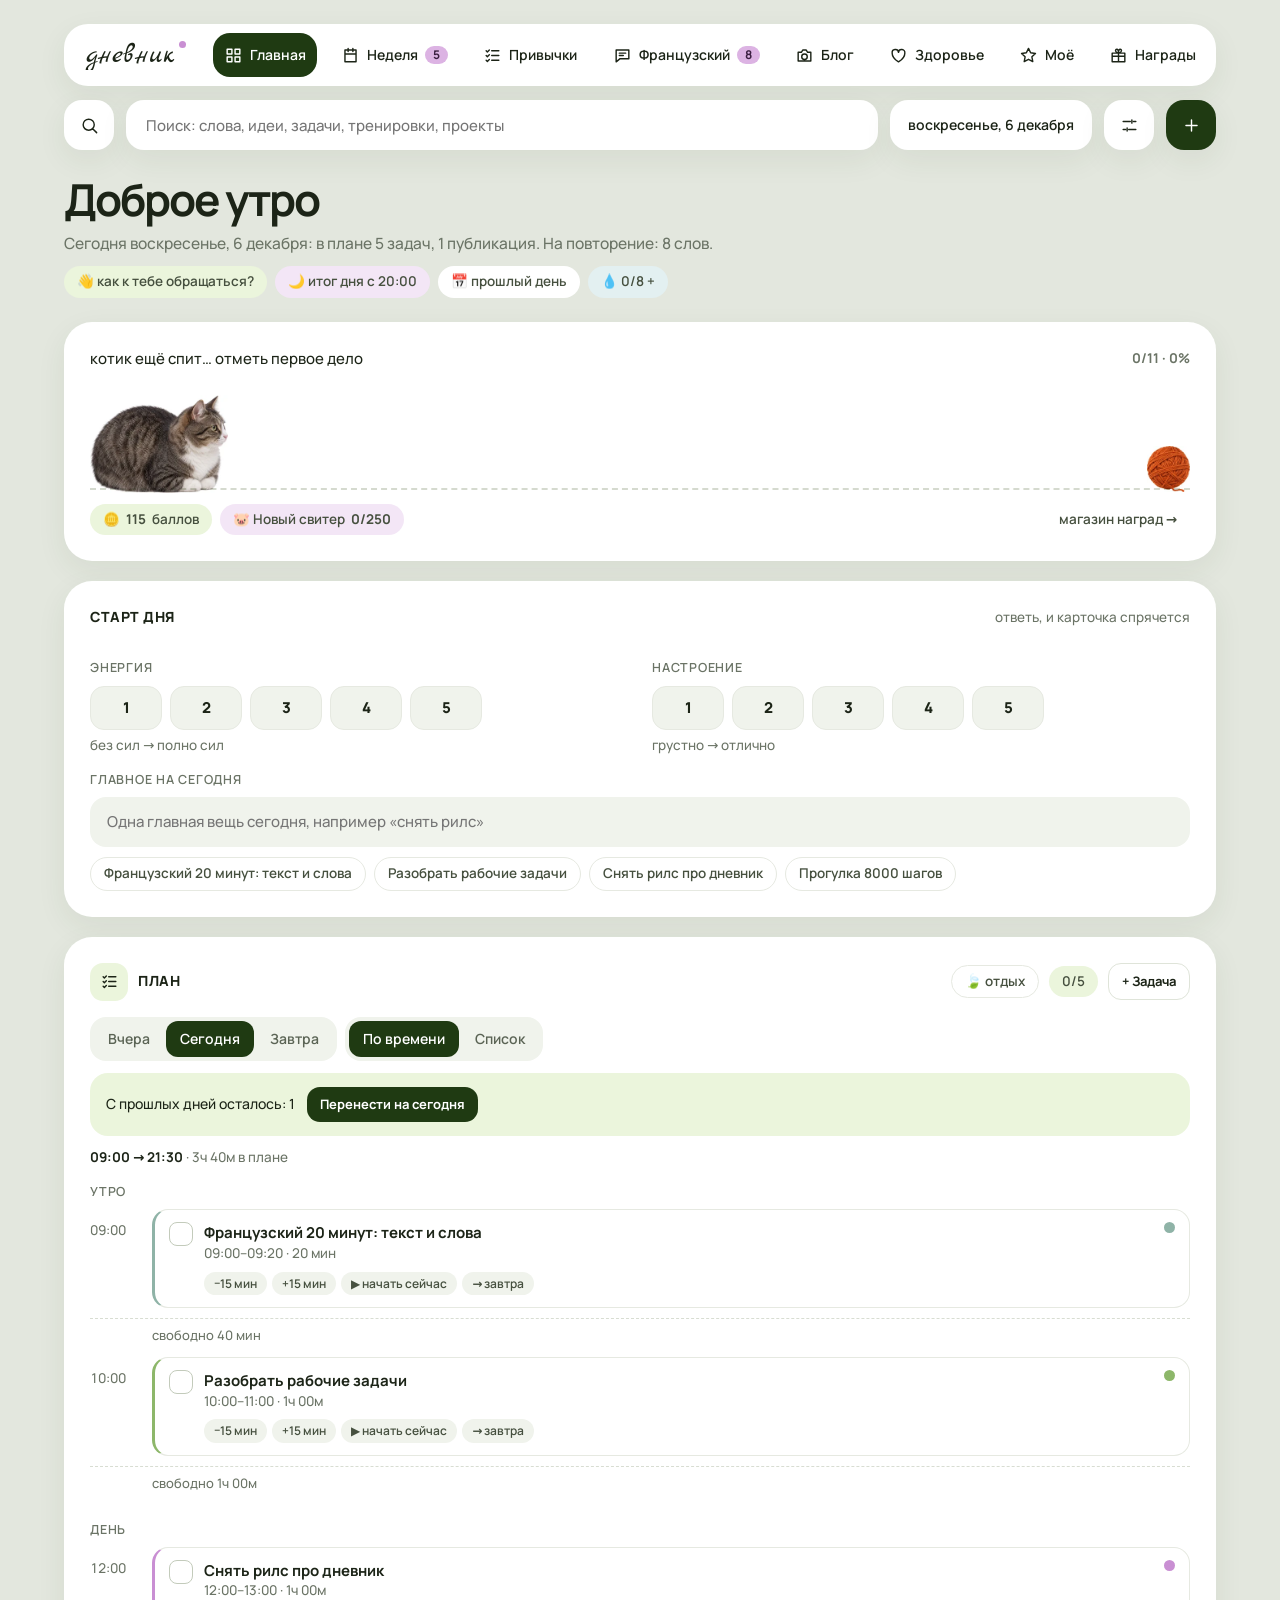
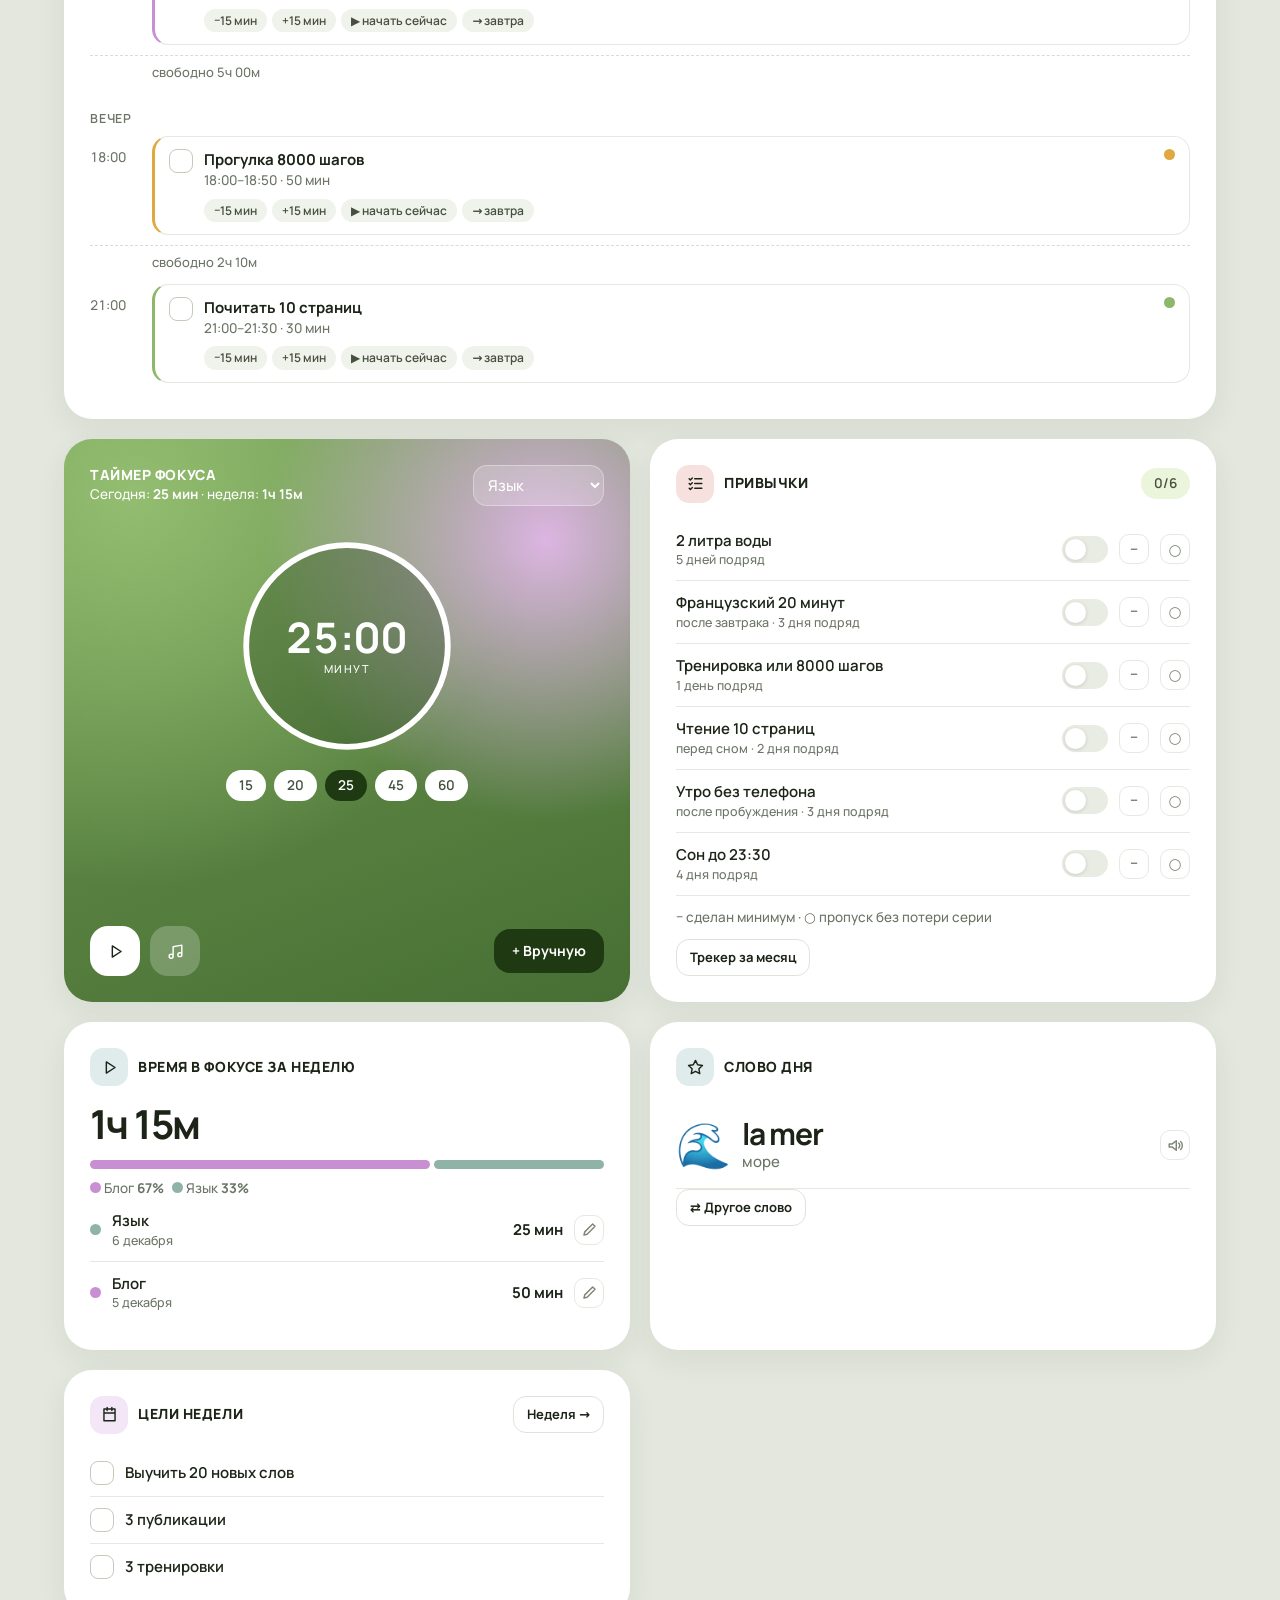
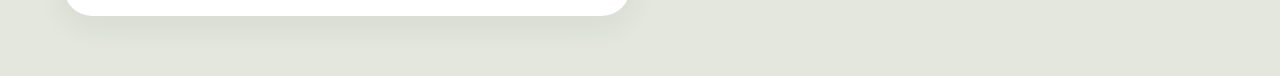
==== kabinet/index.html @ 64938cef "Личный кабинет: kabinet/index.html и отчёт Co-Authored-By: Claude Opus 5.5 <noreply@anthropic.com>" ====
<!doctype html>
<html lang="ru">
<head>
<meta charset="utf-8">
<meta name="viewport" content="width=device-width,initial-scale=1,viewport-fit=cover">
<meta name="robots" content="noindex,nofollow">
<meta name="theme-color" content="#E3E7DE">
<meta name="apple-mobile-web-app-capable" content="yes">
<meta name="mobile-web-app-capable" content="yes">
<meta name="apple-mobile-web-app-title" content="Дневник">
<title>Мой дневник</title>
<link rel="icon" href="[data-uri]"><link rel="apple-touch-icon" href="[data-uri]">
<style>
@font-face{font-family:'Manrope';font-style:normal;font-weight:400 800;font-display:swap;src:url([data-uri]) format('woff2');unicode-range:U+0301,U+0400-045F,U+0490-0491,U+04B0-04B1,U+2116}
@font-face{font-family:'Manrope';font-style:normal;font-weight:400 800;font-display:swap;src:url([data-uri]) format('woff2');unicode-range:U+0000-00FF,U+0131,U+0152-0153,U+02BB-02BC,U+02C6,U+02DA,U+02DC,U+2000-206F,U+20AC,U+2122,U+2191,U+2193,U+2212}
@font-face{font-family:'Oranienbaum';font-style:normal;font-weight:400;font-display:swap;src:url([data-uri]) format('woff2');unicode-range:U+0301,U+0400-045F,U+0490-0491,U+04B0-04B1,U+2116}
@font-face{font-family:'Oranienbaum';font-style:normal;font-weight:400;font-display:swap;src:url([data-uri]) format('woff2');unicode-range:U+0000-00FF,U+0131,U+0152-0153,U+02BB-02BC,U+02C6,U+02DA,U+02DC,U+2000-206F,U+20AC,U+2122,U+2191,U+2193,U+2212}
@font-face{font-family:'Marck Script';font-style:normal;font-weight:400;font-display:swap;src:url([data-uri]) format('woff2');unicode-range:U+0301,U+0400-045F,U+0490-0491,U+04B0-04B1,U+2116}
@font-face{font-family:'Marck Script';font-style:normal;font-weight:400;font-display:swap;src:url([data-uri]) format('woff2');unicode-range:U+0000-00FF,U+0131,U+0152-0153,U+02BB-02BC,U+02C6,U+02DA,U+02DC,U+2000-206F,U+20AC,U+2122,U+2191,U+2193,U+2212}
@font-face{font-family:'Cormorant Infant';font-style:italic;font-weight:500;font-display:swap;src:url([data-uri]) format('woff2');unicode-range:U+0301,U+0400-045F,U+0490-0491,U+04B0-04B1,U+2116}
@font-face{font-family:'Cormorant Infant';font-style:italic;font-weight:500;font-display:swap;src:url([data-uri]) format('woff2');unicode-range:U+0000-00FF,U+0131,U+0152-0153,U+02BB-02BC,U+02C6,U+02DA,U+02DC,U+2000-206F,U+20AC,U+2122,U+2191,U+2193,U+2212}
:root{--bg:#E3E7DE;--ink:#1c2417;--mut:#6b7466;--line:#e6e9e1;--soft:#f0f3ec;--dark:#1F3A12;--lil:#C98FD3;--lilS:#f3e6f6;--lime:#B6D98C;--limeS:#ebf5dc;--r:28px;--sh:0 10px 30px rgba(45,65,35,.07);--disp:Manrope,system-ui,sans-serif}
*{box-sizing:border-box}[hidden]{display:none!important}
html{-webkit-text-size-adjust:100%}
body{margin:0;background:var(--bg);color:var(--ink);font:500 15px/1.45 Manrope,system-ui,-apple-system,sans-serif;overflow-x:hidden}
button,input,select,textarea{font:inherit;color:inherit}
button{cursor:pointer;border:0;background:none;padding:0}
button:focus-visible,input:focus-visible,select:focus-visible,textarea:focus-visible,[tabindex]:focus-visible{outline:2px solid var(--lil);outline-offset:2px}
h1,h2,h3,p{margin:0}
h1{font:700 44px/1.08 var(--disp);letter-spacing:-.045em}
h2{font-size:14px;font-weight:800;letter-spacing:.04em;text-transform:uppercase}
h3{font-size:17px;font-weight:700;letter-spacing:-.02em}
svg.i{width:19px;height:19px;flex:none;fill:none;stroke:currentColor;stroke-width:1.8;stroke-linecap:round;stroke-linejoin:round}
.app{max-width:1200px;margin:0 auto;padding:24px 24px 60px}
.nav{display:flex;align-items:center;gap:4px;background:#fff;border-radius:24px;padding:9px;box-shadow:var(--sh);overflow-x:auto;scrollbar-width:none}
.nav::-webkit-scrollbar{display:none}
.logo{font:400 32px/1 'Marck Script',cursive;padding:0 14px 0 12px;white-space:nowrap;max-width:170px;overflow:hidden;text-overflow:ellipsis;flex:none}
.logo i{display:inline-block;width:7px;height:7px;border-radius:50%;background:var(--lil);margin-left:3px;vertical-align:14px}
.nav button{display:flex;align-items:center;gap:10px;padding:12px 15px;border-radius:17px;white-space:nowrap;font-weight:600;font-size:14.5px;flex:none;transition:.15s}
.nav button:hover{background:var(--soft)}.nav button.on{background:var(--dark);color:#fff}
.nav b{background:#dcb3e3;color:#3b1f41;border-radius:20px;padding:0 8px;font-size:12px}
.top{display:flex;gap:12px;margin:14px 0 26px;position:relative}
.sq{width:50px;height:50px;border-radius:18px;background:#fff;display:grid;place-items:center;flex:none;box-shadow:var(--sh)}
.sq.dk{background:var(--dark);color:#fff}
.search{flex:1;min-width:0;height:50px;border:0;border-radius:18px;background:#fff;padding:0 20px;box-shadow:var(--sh)}
.date{height:50px;border-radius:18px;background:#fff;padding:0 18px;display:flex;align-items:center;white-space:nowrap;font-weight:600;font-size:14px;box-shadow:var(--sh)}
.found{position:absolute;z-index:30;left:0;right:0;top:58px;background:#fff;border-radius:22px;padding:8px;box-shadow:0 20px 60px rgba(30,50,20,.2);max-height:60vh;overflow:auto}
.found button{display:flex;gap:10px;width:100%;text-align:left;padding:11px 14px;border-radius:14px}.found button:hover{background:var(--soft)}.found span{color:var(--mut);font-size:13px;margin-left:auto;white-space:nowrap}
.hi{margin-bottom:24px}.hi .bon{font:400 30px/1 'Marck Script',cursive;color:#649440;display:none}.hi p{color:var(--mut);max-width:680px;margin-top:8px;font-size:15.5px}
.journal{--disp:Oranienbaum,Georgia,serif}
.journal h1{font-weight:400;text-transform:uppercase;letter-spacing:-.01em;font-size:58px;color:var(--dark)}
.journal .hi .bon{display:block}.journal .hi p,.journal .catline{font:italic 500 21px/1.35 'Cormorant Infant',Georgia,serif}
.chips{display:flex;flex-wrap:wrap;gap:8px}.hi .chips{margin-top:12px}
.chip{display:inline-flex;align-items:center;gap:6px;background:#fff;border-radius:20px;padding:6px 13px;font-size:13.5px;font-weight:600;color:#46503f}
.chip.l{background:var(--lilS)}.chip.b{background:#e3f0f1}.chip.g{background:var(--limeS)}.chip.o{border:1px solid var(--line)}.chip.on{background:var(--dark);color:#fff;border-color:var(--dark)}
button.chip:hover{filter:brightness(.97)}
.grid{display:grid;grid-template-columns:repeat(2,minmax(0,1fr));gap:20px;align-items:stretch}
.wide{grid-column:1/-1}.g3{grid-template-columns:repeat(3,minmax(0,1fr))}
.card{background:#fff;border-radius:var(--r);padding:26px;box-shadow:var(--sh);min-width:0}
.hd{display:flex;align-items:center;gap:10px;margin-bottom:16px;flex-wrap:wrap}.hd .sp{margin-left:auto}.hd .ic{width:38px;height:38px;border-radius:13px;background:var(--limeS);display:grid;place-items:center}.hd .ic.l{background:var(--lilS)}.hd .ic.r{background:#f6e1df}.hd .ic.b{background:#dfeceb}
.mut{color:var(--mut);font-size:13.5px}.lab{color:var(--mut);font-size:12.5px;letter-spacing:.06em;text-transform:uppercase;margin:16px 0 8px;font-weight:600}
.btn{display:inline-flex;align-items:center;justify-content:center;gap:8px;background:var(--dark);color:#fff;border-radius:16px;padding:12px 18px;font-weight:700;font-size:14px}.btn:hover{background:#2b4e1b}
.btn.s{background:#fff;color:var(--ink);border:1px solid #dfe4d9}.btn.s:hover{background:var(--soft)}.btn.m{padding:8px 13px;border-radius:13px;font-size:13px}.btn.red{background:#fbe9e7;color:#8c2f25}
.inp{width:100%;background:var(--soft);border:1px solid transparent;border-radius:16px;padding:13px 16px;outline-offset:0}
.inp:focus{background:#fff;border-color:var(--lime)}textarea.inp{min-height:110px;resize:vertical}
.scale{display:flex;gap:8px}.scale button{flex:1;max-width:72px;height:44px;border-radius:14px;background:var(--soft);border:1px solid var(--line);font-weight:800}.scale button.on{background:var(--dark);color:#fff}
.seg{display:inline-flex;flex-wrap:wrap;background:var(--soft);border-radius:16px;padding:4px;gap:2px}.seg button{padding:8px 14px;border-radius:12px;font-weight:600;font-size:14px;color:#5b6455}.seg button.on{background:var(--dark);color:#fff}
.row{display:flex;align-items:center;gap:11px;padding:11px 0;border-bottom:1px solid var(--line)}.row:last-child{border:0}.row .t{flex:1;min-width:0;overflow-wrap:anywhere;font-weight:600;text-align:left}.row .t small{display:block;color:var(--mut);font-weight:500;font-size:12.5px}
.done>.t,.done .tt{text-decoration:line-through;opacity:.5}
.ck{width:24px;height:24px;border-radius:8px;border:1.6px solid #c3cbbb;flex:none;display:grid;place-items:center;color:#fff;font-size:14px;background:#fff}.ck.on{background:var(--dark);border-color:var(--dark)}.ck.on:after{content:'✓'}
.sw{width:46px;height:27px;border-radius:20px;background:#e8ece3;position:relative;flex:none;transition:.2s}.sw:after{content:'';position:absolute;width:21px;height:21px;border-radius:50%;background:#fff;left:3px;top:3px;transition:.2s;box-shadow:0 1px 4px #0002}.sw.on{background:var(--dark)}.sw.on:after{left:22px;background:#dfb4e8}
.mini{width:30px;height:30px;border-radius:10px;border:1px solid var(--line);display:grid;place-items:center;color:#7d8776;flex:none;font-weight:700;background:#fff}.mini:hover{background:var(--soft)}.mini.on{background:var(--lilS);color:#6a2f75;border-color:var(--lil)}
.dot{width:11px;height:11px;border-radius:50%;flex:none;display:inline-block}
.slot{display:grid;grid-template-columns:52px 1fr;gap:10px;margin-bottom:10px}.slot>span{color:var(--mut);font-size:13.5px;padding-top:12px;font-variant-numeric:tabular-nums}
.task{border:1px solid var(--line);border-left:3px solid #8db76a;border-radius:16px;padding:12px 14px;display:flex;gap:11px}.task .t{flex:1;min-width:0;overflow-wrap:anywhere}.task .tt{font-weight:700;text-align:left}.task .chips{margin-top:8px;gap:5px}.task .chip{font-size:12px;padding:3px 10px;background:var(--soft);font-weight:600}.task.done{opacity:.75}
.free{color:var(--mut);font-size:13px;border-top:1px dashed #d8ddd2;padding:7px 0 12px 62px}
.timer{background:radial-gradient(circle at 85% 18%,#dcb5e2 0,transparent 42%),radial-gradient(circle at 12% 10%,#93bd70 0,transparent 55%),linear-gradient(160deg,#6f9a52,#476f34);color:#fff;display:flex;flex-direction:column}.timer .mut{color:#fff}.timer select{background:#ffffff2e;border:1px solid #ffffff55;border-radius:14px;padding:8px 10px;color:#fff;max-width:150px}.timer option{color:#222}
.ring{position:relative;width:224px;height:224px;margin:12px auto;flex:none}.ring svg{width:100%;height:100%;transform:rotate(-90deg)}.ring div{position:absolute;inset:0;display:flex;flex-direction:column;align-items:center;justify-content:center}.ring b{font-size:42px;letter-spacing:.02em;font-variant-numeric:tabular-nums;line-height:1.1}.ring small{letter-spacing:.14em;font-size:11px}
.tb{display:flex;gap:10px;margin-top:auto;align-items:center}.tb .sq{box-shadow:none;background:#ffffff3a;color:#fff}.tb .sq.w{background:#fff;color:var(--ink)}
.bar{display:flex;gap:4px;height:9px;margin:14px 0 10px}.bar i{border-radius:9px;min-width:4px}
.big{font-size:40px;font-weight:700;letter-spacing:-.04em;line-height:1.1}
.hero{border-radius:var(--r);padding:32px;color:#fff;background:radial-gradient(circle at 92% 0,#d9a8e2 0,transparent 55%),linear-gradient(115deg,#34591f,#5e8843 48%,#b17fbc);box-shadow:var(--sh);margin-bottom:20px;display:flex;justify-content:space-between;align-items:flex-end;gap:24px;flex-wrap:wrap;min-height:176px}.hero h1{color:#fff}.hero p{margin-top:8px;max-width:480px}
.stats{display:flex;gap:30px;flex-wrap:wrap}.stats b{display:block;font-size:38px;line-height:1.1;letter-spacing:-.04em}.stats span{font-size:13px}
.track{position:relative;height:104px;border-bottom:2px dashed #d5dacf;margin:10px 0 14px}.cat{position:absolute;bottom:-5px;height:98px;transition:left 1s cubic-bezier(.3,1.3,.5,1);mix-blend-mode:multiply}.yarn{position:absolute;right:0;bottom:-4px;height:46px;mix-blend-mode:multiply}.happy{animation:hop .6s 3}@keyframes hop{50%{transform:translateY(-12px)}}
.scroll{overflow-x:auto;margin:0 -6px;padding:0 6px 6px}
.hab{border-collapse:separate;border-spacing:4px;font-size:12px}.hab th{font-weight:600;color:var(--mut);min-width:25px}.hab th.now{color:var(--dark);font-weight:800}.hab td:first-child,.hab th:first-child{position:sticky;left:0;background:#fff;text-align:left;min-width:142px;max-width:170px;font-weight:600;font-size:13.5px;z-index:1;padding-right:8px}.cell{width:25px;height:25px;border-radius:8px;background:var(--soft);display:block;font-size:11px}.cell.y{background:var(--dark)}.cell.m{background:var(--lime)}.cell.s{background:#e6c6eb}.cell:disabled{opacity:.4;cursor:default}
.cal{display:grid;grid-template-columns:repeat(7,minmax(0,1fr));gap:6px}.cal .w{text-align:center;font-size:11.5px;color:var(--mut);text-transform:uppercase}.cal .d{border:1px solid var(--line);border-radius:14px;min-height:88px;padding:8px;min-width:0;font-size:13px;font-weight:700}.cal .d.now{border:2px solid #6f9d4c}.cal .d>.n{width:100%;display:flex;justify-content:space-between}.cal .d .p{display:block;width:100%;margin-top:4px;border-radius:8px;padding:2px 6px;font-size:11px;white-space:nowrap;overflow:hidden;text-overflow:ellipsis;text-align:left}
.rings .d,.cyc .d{min-height:0;border:0;padding:0;text-align:center;display:grid;place-items:center}.rings .d span,.cyc .d button{width:36px;height:36px;display:grid;place-items:center;border-radius:50%;max-width:100%}.rings .c span{border:3px solid #7cab57}.rings .now span,.cyc .now button{background:var(--limeS)}.cyc .ph0 button{background:#f2b8bd}.cyc .ph1 button{background:#e8f3d8}.cyc .ph2 button{background:#dcb5e2}.cyc .ph3 button{background:#f4ecd9}.cyc .now button{outline:2px solid var(--dark)}
.ig{background:#f1dff5}.yt{background:#f8dcd6}.tg{background:#e2f0d2}
.week{display:grid;grid-template-columns:repeat(7,minmax(0,1fr));gap:12px}.week .card{padding:16px 13px;border-radius:22px}.week .now{outline:2px solid #8db76a}.week .row{gap:7px;padding:8px 0;font-size:13px;align-items:flex-start}.week .ck{width:20px;height:20px;font-size:11px;border-radius:6px}
.txt{font-size:17px;line-height:1.95;overflow-wrap:anywhere;white-space:pre-wrap}.txt span{cursor:pointer;border-radius:5px}.txt .k{border-bottom:2px solid #78a955}.txt .new{background:var(--lilS)}.gap{width:118px;border:0;border-bottom:2px solid var(--lil);background:var(--soft);border-radius:8px;padding:1px 8px;font-size:16px}.gap.ok{background:var(--limeS);border-color:#78a955}.gap.no{background:#fbe0dc;border-color:#c5523f}
.flash{min-height:230px;border-radius:24px;background:linear-gradient(140deg,var(--limeS),var(--lilS));display:flex;flex-direction:column;align-items:center;justify-content:center;gap:8px;padding:20px;text-align:center;width:100%}.flash em{font-style:normal;font-size:54px;line-height:1}.flash b{font-size:30px;letter-spacing:-.03em}
.note{background:var(--limeS);border-radius:18px;padding:14px 16px;font-size:14px;margin-top:14px}
.pb{height:8px;border-radius:8px;background:var(--soft);overflow:hidden;margin-top:6px}.pb i{display:block;height:100%;background:var(--lil);border-radius:8px}
.ov{position:fixed;inset:0;background:#1f3a1255;z-index:50;display:grid;place-items:center;padding:16px;overflow:auto}.modal{background:#fff;border-radius:var(--r);padding:28px;width:min(500px,100%);max-height:calc(100dvh - 32px);overflow:auto}.modal h3{font-size:23px;margin-bottom:16px}.modal label{display:block;margin-bottom:12px;font-size:13px;color:var(--mut)}.modal label .inp{margin-top:4px;color:var(--ink)}.modal .btns{display:flex;gap:8px;flex-wrap:wrap;margin-top:18px}
.toast{position:fixed;left:50%;bottom:100px;transform:translateX(-50%);background:var(--dark);color:#fff;border-radius:18px;padding:12px 20px;z-index:70;font-weight:600;max-width:90vw}
.cf{position:fixed;top:-20px;width:10px;height:16px;border-radius:3px;z-index:60;pointer-events:none;animation:fall 2.6s ease-in forwards}@keyframes fall{to{transform:translateY(110vh) rotate(700deg)}}
.empty{color:var(--mut);padding:14px 0;font-size:14px}
@media(min-width:861px){.side .app{max-width:1360px;display:grid;grid-template-columns:238px minmax(0,1fr);column-gap:22px}.side .nav{flex-direction:column;align-items:stretch;position:sticky;top:24px;height:calc(100vh - 48px);overflow:auto;border-radius:var(--r);padding:18px 14px}.side .logo{padding:10px 12px 22px}.side .nav b{margin-left:auto}.side .top{margin-top:0}}
@media(max-width:1060px){.week{grid-template-columns:repeat(2,minmax(0,1fr))}}
@media(max-width:860px){.app{padding:14px 14px calc(110px + env(safe-area-inset-bottom))}.nav{position:fixed;z-index:40;left:10px;right:10px;bottom:calc(10px + env(safe-area-inset-bottom));box-shadow:0 10px 40px #1f3a1233;padding:6px}.logo{display:none}.nav button{flex-direction:column;gap:3px;font-size:11px;padding:9px 12px;position:relative;min-width:70px}.nav b{position:absolute;top:3px;right:8px;font-size:10px;padding:0 5px}.grid,.g3{grid-template-columns:minmax(0,1fr);gap:14px}.card{padding:20px}.date{display:none}h1{font-size:34px}.journal h1{font-size:39px}.hero{padding:24px;min-height:150px}.stats{gap:20px}.stats b{font-size:30px}.top .sq:first-child{display:none}.top{gap:8px;margin-top:0}.cal{gap:3px}.cal .d{min-height:62px;padding:4px;font-size:12px}.cal .d .p{padding:1px 3px;font-size:9px}.search{padding:0 14px}.two{grid-template-columns:minmax(0,1fr)!important}.inp,.search,select{font-size:16px}.toast{bottom:120px}}
@media(max-width:520px){.week{grid-template-columns:minmax(0,1fr)}.rings .d span,.cyc .d button{width:32px;height:32px}}
@media(prefers-reduced-motion:reduce){*{animation:none!important;transition:none!important}}
.rings .d.now,.cyc .d.now{border:0}
.hero{background:radial-gradient(circle at 96% 0,#b580c1 0,transparent 55%),linear-gradient(115deg,#2f541b,#4d7637 48%,#86598f)}
@media(min-width:861px){body:not(.side) .nav{justify-content:space-between;gap:0}body:not(.side) .nav button{padding:12px 11px;gap:7px;font-size:14px}body:not(.side) .logo{font-size:28px;max-width:130px}}
@media(max-width:860px){.rings .d,.cyc .d{min-height:40px}.hd .btn.m{padding:8px 11px}}
</style>
</head>
<body>
<div class="app"><nav class="nav" id="nav" aria-label="Разделы"></nav><div><div class="top"><button class="sq" id="bs" aria-label="Искать" onclick="document.getElementById('q').focus()"></button><input class="search" id="q" type="search" autocomplete="off" aria-label="Поиск" placeholder="Поиск: слова, идеи, задачи, тренировки, проекты"><div class="date" id="date"></div><button class="sq" id="bg" data-a="settings" aria-label="Настройки"></button><button class="sq dk" id="bp" data-a="quick" aria-label="Добавить"></button><div class="found" id="found" hidden></div></div><main id="main"></main></div></div>
<input type="file" id="file" accept=".json,application/json" hidden>
<script>
'use strict';
const KEY='kabinet.v1',$=(s,r=document)=>r.querySelector(s),$$=(s,r=document)=>[...r.querySelectorAll(s)];
const esc=s=>String(s??'').replace(/[&<>"']/g,c=>({'&':'&amp;','<':'&lt;','>':'&gt;','"':'&quot;',"'":'&#39;'}[c]));
const p2=n=>String(n).padStart(2,'0'),iso=d=>d.getFullYear()+'-'+p2(d.getMonth()+1)+'-'+p2(d.getDate());
const D=s=>{const[a,b,c]=s.split('-').map(Number);return new Date(a,b-1,c)},add=(s,n)=>{const d=D(s);d.setDate(d.getDate()+n);return iso(d)};
const diff=(a,b)=>Math.round((D(b)-D(a))/864e5),today=()=>iso(new Date()),dow=s=>(D(s).getDay()+6)%7,monday=s=>add(s,-dow(s));
const uid=()=>Date.now().toString(36)+Math.random().toString(36).slice(2,7);
const WD=['Пн','Вт','Ср','Чт','Пт','Сб','Вс'],MN=['Январь','Февраль','Март','Апрель','Май','Июнь','Июль','Август','Сентябрь','Октябрь','Ноябрь','Декабрь'];
const fmt=s=>D(s).toLocaleDateString('ru-RU',{day:'numeric',month:'long'}),fmtL=s=>D(s).toLocaleDateString('ru-RU',{weekday:'long',day:'numeric',month:'long'});
const pl=(n,a,b,c)=>n+' '+(n%10==1&&n%100!=11?a:n%10>1&&n%10<5&&(n%100<12||n%100>14)?b:c);
const hm=m=>{m=Math.round(m);return m<60?m+' мин':Math.floor(m/60)+'ч '+p2(m%60)+'м'};
const mins=t=>{const[a,b]=t.split(':').map(Number);return a*60+b},clock=m=>p2(Math.floor(m/60))+':'+p2(m%60);
const mix=a=>{a=[...a];for(let i=a.length-1;i>0;i--){const j=Math.floor(Math.random()*(i+1));[a[i],a[j]]=[a[j],a[i]]}return a};
const P={home:'M4 4h6v6H4zM14 4h6v6h-6zM4 14h6v6H4zM14 14h6v6h-6z',week:'M5 5h14v15H5zM5 10h14M9 3v4M15 3v4',hab:'M4 6l1.5 1.5L8 5M4 12l1.5 1.5L8 11M4 18l1.5 1.5L8 17M11 6h9M11 12h9M11 18h9',lang:'M4 5h16v11H9l-5 4zM8 9h8M8 12h5',blog:'M4 8h4l2-3h4l2 3h4v11H4zM12 10a3.5 3.5 0 1 0 0 7 3.5 3.5 0 0 0 0-7',heart:'M12 20S4 15 4 9a4 4 0 0 1 8-1 4 4 0 0 1 8 1c0 6-8 11-8 11',own:'M12 3l2.7 5.6 6.1.8-4.5 4.2 1.1 6.1L12 16.8l-5.4 2.9 1.1-6.1L3.2 9.4l6.1-.8z',find:'M11 4a7 7 0 1 0 0 14 7 7 0 0 0 0-14M16 16l5 5',plus:'M12 5v14M5 12h14',gear:'M4 7h9M17 7h3M4 17h3M11 17h9M15 5v4M9 15v4',snd:'M4 10v4h4l5 4V6l-5 4zM16 9a4 4 0 0 1 0 6M18.5 7a7 7 0 0 1 0 10',gift:'M4 9h16v11H4zM12 9v11M4 13h16M12 9C8 9 7 4 10 4c2 0 2 5 2 5s0-5 2-5c3 0 2 5-2 5',music:'M9 18V6l11-2v12M9 18a2.5 2.5 0 1 1-5 0 2.5 2.5 0 0 1 5 0M20 16a2.5 2.5 0 1 1-5 0 2.5 2.5 0 0 1 5 0',edit:'M5 19l1-4L16 5l3 3L9 18z',play:'M8 5l11 7-11 7z',pause:'M9 6v12M15 6v12',stop:'M7 7h10v10H7z',left:'M14 6l-6 6 6 6',right:'M10 6l6 6-6 6'};
const I=n=>`<svg class="i" viewBox="0 0 24 24" aria-hidden="true"><path d="${P[n]}"/></svg>`;
const NET={ig:'Instagram',yt:'YouTube',tg:'Telegram'},SYM=['спазмы','головная боль','усталость','тяга к сладкому','отёки','чувствительность','прилив сил','тревожность'];
const PH=[{n:'Менструация',e:'🌙',eat:'железо и тепло: гречка, красное мясо или чечевица, зелень, супы, какао',go:'прогулка, мягкая растяжка, спокойная йога. При сильной боли – отдых'},{n:'Фолликулярная',e:'🌱',eat:'белок и свежее: яйца, рыба, овощи, крупы, кефир',go:'энергия растёт: силовая, бег, новые упражнения'},{n:'Овуляция',e:'🌸',eat:'клетчатка и вода: ягоды, листовой салат, орехи, цельные злаки',go:'пик сил: интервалы, танцы, силовая. Не забывай разминку'},{n:'Лютеиновая',e:'🍂',eat:'сытные углеводы и магний: батат, овсянка, бананы, тёмный шоколад',go:'умеренно: пилатес, плавание, ходьба. Ближе к концу – легче'}];
const COLORS=['#8fb3a7','#c98fd3','#8db76a','#e0a83f','#d98b7e','#7f9ecb'];
function blank(){return{v:1,name:'',menu:'top',journal:false,langCode:'fr-FR',langName:'Французский',created:today(),days:{},areas:[],tasks:[],goals:[],habits:[],focus:[],timer:{dur:25,area:'',end:null,left:null},words:[],known:[],texts:[],posts:[],ideas:[],workouts:[],meals:[],cycle:{starts:[],len:28,per:5},own:[],rewards:[],buys:[],bonus:0}}
function demo(){const s=blank(),t=today(),y=add(t,-1),id=uid;
s.areas=[['Язык'],['Блог'],['Работа'],['Здоровье']].map((a,i)=>({id:id(),name:a[0],color:COLORS[i]}));const A=s.areas.map(a=>a.id);s.timer.area=A[0];
const T=(text,o,time,dur,ar,done)=>s.tasks.push({id:id(),text,date:add(t,o),time,dur,area:A[ar],done:!!done});
T('Французский 20 минут: текст и слова',0,'09:00',20,0);T('Разобрать рабочие задачи',0,'10:00',60,2);T('Снять рилс про дневник',0,'12:00',60,1);T('Прогулка 8000 шагов',0,'18:00',50,3);T('Почитать 10 страниц',0,'21:00',30,2);T('Написать план публикаций',-1,'15:00',40,1);T('Тренировка',1,'09:30',45,3);T('Смонтировать рилс',1,'13:00',60,1);T('Итоги недели',2,'19:00',30,2);
s.goals=['Выучить 20 новых слов','3 публикации','3 тренировки'].map(x=>({id:id(),week:monday(t),text:x,done:false}));
[['2 литра воды','',5],['Французский 20 минут','после завтрака',3],['Тренировка или 8000 шагов','',1],['Чтение 10 страниц','перед сном',2],['Утро без телефона','после пробуждения',3],['Сон до 23:30','',4]].forEach(([n,a,k],j)=>{const log={};for(let i=1;i<=k;i++)log[add(t,-i)]=1;for(let i=k+2;i<24;i++)if((i*7+j*5)%4)log[add(t,-i)]=i%6==0?'m':1;s.habits.push({id:id(),name:n,anchor:a,log})});
[['le soir','вечер','🌆'],['le matin','утро','🌅'],['la ville','город','🏙️'],['la mer','море','🌊'],['le pain','хлеб','🥖'],['la fleur','цветок','🌸'],['beaucoup','много','✨'],['le chat','кот','🐈'],['la maison','дом','🏡'],['bonjour','здравствуйте','👋']].forEach(([w,tr,e],i)=>s.words.push({id:id(),w,t:tr,e,box:i%3,next:add(t,i<8?0:2)}));
s.texts=[{id:id(),title:'Le matin au bord de la mer',text:'Le matin, je marche dans la ville. Le soleil brille et la mer est calme. J’achète du pain dans une petite boulangerie. Mon chat dort encore à la maison. Le soir, je lis un livre près de la fenêtre.'}];
s.focus=[{id:id(),date:y<monday(t)?t:y,min:50,area:A[1]},{id:id(),date:t,min:25,area:A[0]}];
const m=monday(t);[['ig',0,'Дневник: моё утро'],['tg',1,'5 слов недели'],['yt',3,'Неделя со мной'],['ig',4,'Сторис: вопрос–ответ'],['tg',6,'Итоги недели'],['ig',8,'Как я планирую день'],['yt',10,'Учу язык по 20 минут']].forEach(([net,o,title])=>s.posts.push({id:id(),net,date:add(m,o),title,time:'18:00',done:add(m,o)<t}));
s.ideas=[['Что лежит у меня на столе','ig'],['День без телефона: что вышло','yt'],['Подборка: 3 книги месяца','tg']].map(x=>({id:id(),text:x[0],net:x[1]}));
s.workouts=[[0,'Йога 20 минут'],[1,'Силовая: ноги'],[3,'Пробежка 3 км'],[5,'Пилатес']].map(x=>({id:id(),dow:x[0],name:x[1],log:{}}));
s.meals=[{id:id(),date:t,type:'Завтрак',text:'Овсянка с ягодами'}];s.cycle.starts=[add(t,-38),add(t,-10)];
s.days[y]={energy:4,mood:4,main:'Написать план',word:'спокойный',wins:['20 минут языка','Прогулка',''],closed:true,water:6};s.days[add(t,-2)]={closed:true,word:'насыщенный',wins:['','','']};
s.own=[{id:id(),name:'Путешествия',icon:'🧳',items:[['Север Испании','Море, скалы, зелёные луга'],['Выходные в Бресте','Посмотреть билеты и жильё'],['Минск: новая кофейня','Вкусный флэт уайт']].map((x,i)=>({id:id(),title:x[0],note:x[1],st:['want','work','ok'][i]}))},{id:id(),name:'Вязание',icon:'🧶',items:[{id:id(),title:'Тёплый шарф',note:'Связано 30 рядов из 120',st:'work'}]}];
s.rewards=[['☕','Кофе в кафе',15,false],['🍫','Шоколадка',8,false],['🧥','Новый свитер',250,true]].map(x=>({id:id(),e:x[0],name:x[1],price:x[2],wish:x[3],saved:0}));return s}
// приводит любые данные (старые, из файла) к безопасному виду
function norm(x){const b=blank();if(!x||typeof x!='object'||Array.isArray(x)||!x.days||!Array.isArray(x.tasks))return null;
const isD=s=>typeof s=='string'&&/^\d{4}-\d\d-\d\d$/.test(s)&&iso(D(s))===s,obj=v=>v&&typeof v=='object'&&!Array.isArray(v)?v:{},num=(v,d,a,z)=>Number.isFinite(+v)?Math.min(z,Math.max(a,+v)):d;
for(const k in b){const v=x[k];if(v==null)continue;if(Array.isArray(b[k])){if(Array.isArray(v))b[k]=v}else if(typeof b[k]=='object')b[k]={...b[k],...obj(v)};else if(typeof v==typeof b[k])b[k]=v}
for(const k of['areas','tasks','goals','habits','focus','words','texts','posts','ideas','workouts','meals','own','rewards','buys'])b[k]=b[k].filter(o=>o&&typeof o=='object').map(o=>({...o,id:String(o.id||uid())}));
b.known=b.known.filter(s=>typeof s=='string');for(const d in b.days)if(!isD(d))delete b.days[d];else b.days[d]=obj(b.days[d]);
for(const d in b.days){const r=b.days[d];if(r.wins&&!Array.isArray(r.wins))delete r.wins;if(r.sym&&!Array.isArray(r.sym))delete r.sym}
b.tasks=b.tasks.filter(t=>isD(t.date));b.tasks.forEach(t=>{if(!/^([01]\d|2[0-3]):[0-5]\d$/.test(t.time||''))t.time='';t.dur=num(t.dur,30,1,1440)});b.posts=b.posts.filter(t=>isD(t.date));b.posts.concat(b.ideas).forEach(p=>{if(!NET[p.net])p.net='ig'});
b.goals=b.goals.filter(g=>isD(g.week));b.focus=b.focus.filter(f=>isD(f.date));b.focus.forEach(f=>f.min=num(f.min,0,0,1440));b.habits.forEach(h=>h.log=obj(h.log));
b.workouts.forEach(w=>{w.log=obj(w.log);w.dow=num(w.dow,0,0,6)});b.words.forEach(w=>{w.w=String(w.w||'');w.t=String(w.t||'');w.box=num(w.box,0,0,5);if(!isD(w.next))w.next=today()});b.texts.forEach(t=>t.text=String(t.text||''));b.meals=b.meals.filter(m=>isD(m.date));
b.own.forEach(o=>{o.items=(Array.isArray(o.items)?o.items:[]).filter(i=>i&&typeof i=='object').map(i=>({...i,id:String(i.id||uid())}))});b.rewards.forEach(r=>{r.price=num(r.price,1,1,1e6);r.saved=num(r.saved,0,0,1e6)});b.buys.forEach(r=>r.price=num(r.price,0,0,1e6));
const c=b.cycle;c.starts=[...new Set((Array.isArray(c.starts)?c.starts:[]).filter(isD))].sort();c.len=num(c.len,28,18,60);c.per=num(c.per,5,1,12);b.timer.dur=num(b.timer.dur,25,1,180);b.timer.end=typeof b.timer.end=='number'?b.timer.end:null;b.timer.left=typeof b.timer.left=='number'?b.timer.left:null;b.areas.forEach(a=>{if(!/^#[0-9a-f]{6}$/i.test(a.color))a.color=COLORS[0]});return b}
let S,bad=false;try{const raw=localStorage.getItem(KEY);if(raw){S=norm(JSON.parse(raw));if(!S)bad=true}}catch(e){bad=true}
if(bad)try{localStorage.setItem(KEY+'.broken',localStorage.getItem(KEY)||'')}catch(e){}
if(!S){S=demo();save()}
function save(){try{localStorage.setItem(KEY,JSON.stringify(S))}catch(e){toast('Не удалось сохранить: браузер не даёт место')}}
function toast(t){$('.toast')?.remove();const e=document.createElement('div');e.className='toast';e.setAttribute('role','status');e.textContent=t;document.body.append(e);setTimeout(()=>e.remove(),2600)}
const day=d=>S.days[d]||{},setDay=(d,o)=>{S.days[d]={...day(d),...o};save()};
const tasksOf=d=>S.tasks.filter(t=>t.date===d).sort((a,b)=>(a.time||'99').localeCompare(b.time||'99'));
const area=id=>S.areas.find(a=>a.id===id),dot=id=>`<i class="dot" style="background:${area(id)?.color||'#ccd3c5'}"></i>`;
function streak(h){let n=0,d=today();if(!h.log[d]&&!day(d).rest)d=add(d,-1);for(let i=0;i<3650;i++,d=add(d,-1)){const v=h.log[d];if(v===1||v==='m')n++;else if(v!=='s'&&!day(d).rest)break}return n}
const hdone=(h,d)=>h.log[d]===1||h.log[d]==='m',hcount=h=>Object.values(h.log).filter(v=>v===1||v==='m').length;
const earned=()=>S.bonus+S.tasks.filter(t=>t.done).length+S.habits.reduce((a,h)=>a+hcount(h),0)+Object.values(S.days).filter(d=>d.closed).length*5;
const balance=()=>earned()-S.buys.reduce((a,b)=>a+b.price,0)-S.rewards.reduce((a,r)=>a+(r.saved||0),0);
const due=()=>S.words.filter(w=>w.next<=today());
const focusWeek=()=>{const a=monday(today());return S.focus.filter(f=>f.date>=a&&f.date<=add(a,6))},sum=a=>a.reduce((x,f)=>x+f.min,0);
function speak(t){if(!('speechSynthesis'in window))return toast('Этот браузер не умеет озвучивать');speechSynthesis.cancel();const u=new SpeechSynthesisUtterance(t);u.lang=S.langCode;u.rate=.88;const v=speechSynthesis.getVoices().find(v=>v.lang.replace('_','-').startsWith(S.langCode.slice(0,2)));if(v)u.voice=v;speechSynthesis.speak(u)}
function confetti(){if(matchMedia('(prefers-reduced-motion:reduce)').matches)return;for(let i=0;i<70;i++){const e=document.createElement('i');e.className='cf';e.style.cssText=`left:${Math.random()*100}vw;background:${['#C98FD3','#B6D98C','#1F3A12','#f2b43c'][i%4]};animation-delay:${Math.random()*.7}s`;document.body.append(e);setTimeout(()=>e.remove(),3600)}}
/* окно с формой: поля [ключ, подпись, тип, варианты] */
let closeModal=()=>{};
function modal(html){closeModal();const back=document.activeElement,o=document.createElement('div');o.className='ov';o.innerHTML=`<div class="modal" role="dialog" aria-modal="true">${html}</div>`;const kd=e=>{if(e.key==='Escape')closeModal()};document.addEventListener('keydown',kd);o.addEventListener('pointerdown',e=>{if(e.target===o)closeModal()});document.body.append(o);closeModal=()=>{o.remove();document.removeEventListener('keydown',kd);back?.focus?.();closeModal=()=>{}};setTimeout(()=>o.querySelector('input,select,textarea,button')?.focus(),30);return o}
function form(title,fields,val,onSave,onDel){const o=modal(`<form><h3>${esc(title)}</h3>${fields.map(([k,l,t,opt])=>{const v=val[k]??'',req=opt==='req'?'required':'';return t==='check'?`<label><input type="checkbox" name="${k}" ${v?'checked':''}> ${esc(l)}</label>`:`<label>${esc(l)}${t==='area'?`<textarea class="inp" name="${k}" ${req}>${esc(v)}</textarea>`:t==='sel'?`<select class="inp" name="${k}">${opt.map(([a,b])=>`<option value="${esc(a)}" ${String(v)===String(a)?'selected':''}>${esc(b)}</option>`).join('')}</select>`:`<input class="inp" name="${k}" type="${t||'text'}" value="${esc(v)}" ${req} ${t==='number'?'min="1" max="100000" required':t==='date'?'required':''}>`}</label>`}).join('')}<div class="btns"><button class="btn">Сохранить</button><button type="button" class="btn s" data-x>Отмена</button>${onDel?'<button type="button" class="btn red" data-del>Удалить</button>':''}</div></form>`);
$('form',o).onsubmit=e=>{e.preventDefault();const r={};fields.forEach(([k,,t])=>{const el=e.target.elements[k];r[k]=t==='check'?el.checked:t==='number'?+el.value:el.value.trim()});closeModal();onSave(r);save();render()};
$('[data-x]',o).onclick=()=>closeModal();if(onDel){let sure=false;$('[data-del]',o).onclick=e=>{if(!sure){sure=true;e.target.textContent='Точно удалить?';return}closeModal();onDel();save();render()}}}
function ask(title,text,yes,fn){const o=modal(`<h3>${esc(title)}</h3><p>${esc(text)}</p><div class="btns"><button class="btn" data-y>${esc(yes)}</button><button class="btn s" data-x>Отмена</button></div>`);$('[data-x]',o).onclick=()=>closeModal();$('[data-y]',o).onclick=()=>{closeModal();fn()}}
const del=(k,id)=>{S[k]=S[k].filter(x=>x.id!==id)},get=(k,id)=>S[k].find(x=>x.id===id);
function edit(k,id,title,fields,def,after,onDel){const it=id?get(k,id):null;form(title,fields,it||def,r=>{if(it)Object.assign(it,r);else S[k].push({id:uid(),...def,...r});after?.(r)},it?()=>{onDel?.(it);del(k,id)}:null)}

const U={page:'home',week:0,hm:0,bm:0,cm:0,blog:'week',health:'sport',lang:'text',plan:'time',txt:null,ex:null,card:0,flip:false,itog:null,start:false,own:null,wod:0,mday:null,day0:today(),pd:0};
const PAGES=[['home','home','Главная'],['week','week','Неделя'],['hab','hab','Привычки'],['lang','lang','Язык'],['blog','blog','Блог'],['heart','heart','Здоровье'],['own','own','Моё'],['gift','gift','Награды']];
const areaOpt=()=>[['','Без раздела'],...S.areas.map(a=>[a.id,a.name])];
const hero=(h,p,st)=>`<section class="hero"><div><h1>${esc(h)}</h1><p>${esc(p)}</p></div><div class="stats">${st.map(([a,b])=>`<div><b>${esc(a)}</b><span>${esc(b)}</span></div>`).join('')}</div></section>`;
const hd=(ic,t,r='',c='')=>`<div class="hd"><span class="ic ${c}">${I(ic)}</span><h2>${esc(t)}</h2><span class="sp"></span>${r}</div>`;
const addB=(a,t,x='')=>`<button class="btn s m" data-a="${a}" ${x}>+ ${t}</button>`;
const ed=(a,id,x='')=>`<button class="mini" data-a="${a}" data-id="${esc(id)}" ${x} aria-label="Изменить">${I('edit')}</button>`;
const ck=(a,id,on,x='')=>`<button class="ck ${on?'on':''}" role="checkbox" aria-checked="${!!on}" aria-label="Отметить" data-a="${a}" data-id="${esc(id)}" ${x}></button>`;
const seg=(k,opts)=>`<div class="seg">${opts.map(([v,l])=>`<button class="${U[k]===v?'on':''}" data-a="ui" data-k="${k}" data-v="${v}">${l}</button>`).join('')}</div>`;
const arrows=(k,label)=>`<button class="mini" data-a="step" data-k="${k}" data-n="-1" aria-label="Назад">${I('left')}</button><b>${label}</b><button class="mini" data-a="step" data-k="${k}" data-n="1" aria-label="Вперёд">${I('right')}</button>`;
function pWelcome(){const h=new Date().getHours();return h<5?'Доброй ночи':h<12?'Доброе утро':h<18?'Добрый день':'Добрый вечер'}
function home(){const t=today(),d=day(t),ts=tasksOf(t),dn=ts.filter(x=>x.done).length,pub=S.posts.filter(p=>p.date===t&&!p.done).length,late=S.tasks.filter(x=>x.date<t&&!x.done),w=due().length,hb=S.habits.filter(h=>hdone(h,t)).length,tot=ts.length+S.habits.length,ok=dn+hb,pc=tot?Math.round(ok/tot*100):0,wo=S.workouts.filter(x=>x.dow===dow(t)&&!x.log[t]),eve=new Date().getHours()>=20;
return `<section class="hi"><div class="bon">bonjour</div><h1>${pWelcome()}${S.name?', '+esc(S.name):''}</h1><p>Сегодня ${fmtL(t)}: в плане ${pl(ts.length-dn,'задача','задачи','задач')}, ${pl(pub,'публикация','публикации','публикаций')}${wo.length?', тренировка «'+esc(wo[0].name)+'»':''}. На повторение: ${pl(w,'слово','слова','слов')}.</p><div class="chips">${S.name?'':'<button class="chip g" data-a="settings">👋 как к тебе обращаться?</button>'}<button class="chip l" data-a="itog" data-d="${t}">🌙 ${d.closed?'день закрыт':eve?'итог дня':'итог дня с 20:00'}</button><button class="chip" data-a="itog" data-d="${add(t,-1)}">📅 прошлый день</button><button class="chip b" data-a="water" data-n="1" aria-label="Добавить стакан воды">💧 ${d.water||0}/8 +</button>${d.water?'<button class="chip b" data-a="water" data-n="-1" aria-label="Убрать стакан">−</button>':''}</div></section>
<div class="grid"><section class="card wide"><div class="hd"><span class="catline">${!ok?'котик ещё спит… отметь первое дело':pc<50?'котик проснулся и пошёл':pc<100?'котик уже близко к клубку':'ура, клубок пойман!'}</span><span class="sp"></span><b class="mut">${ok}/${tot} · ${pc}%</b></div><div class="track"><img class="cat ${pc==100?'happy':''}" alt="Котик" src="[data-uri]" style="left:calc((100% - 140px)*${pc/100})"><img class="yarn" alt="Клубок" src="[data-uri]"></div><div class="chips"><button class="chip g" data-a="go" data-v="gift">🪙 <b>${balance()}</b> баллов</button>${S.rewards.filter(r=>r.wish).slice(0,1).map(r=>`<button class="chip l" data-a="go" data-v="gift">🐷 ${esc(r.name)} <b>${r.saved||0}/${r.price}</b></button>`).join('')}<button class="chip" style="margin-left:auto" data-a="go" data-v="gift">магазин наград →</button></div></section>
${startCard(d,t,ts)}${(U.itog||(eve&&!d.closed))?itogCard(U.itog||t):''}
${planCard(ts,late)}${timerCard()}${habCard(t)}${focusCard()}${wordCard()}${weekMini()}</div>`}
function startCard(d,t,ts){if(d.energy&&d.mood&&d.main&&!U.start)return `<section class="card wide"><div class="row" style="padding:0">${ck('mainDone','',d.mainDone)}<div class="t ${d.mainDone?'done':''}"><small>Главное на сегодня</small><span class="tt">${esc(d.main)}</span></div><span class="chip g">⚡ ${d.energy}</span><span class="chip l">🙂 ${d.mood}</span><button class="mini" data-a="startEdit" aria-label="Изменить">${I('edit')}</button></div>${d.energy<=2&&!d.rest?'<div class="note">Сил сегодня мало: сделай только главное, остальное можно перенести на завтра.</div>':''}</section>`;
const sc=(k,l,h)=>`<div><div class="lab">${l}</div><div class="scale">${[1,2,3,4,5].map(n=>`<button class="${d[k]===n?'on':''}" aria-pressed="${d[k]===n}" aria-label="${l} ${n}" data-a="scale" data-k="${k}" data-n="${n}">${n}</button>`).join('')}</div><p class="mut" style="margin-top:6px">${h}</p></div>`;
return `<section class="card wide"><div class="hd"><h2>Старт дня</h2><span class="sp"></span><span class="mut">ответь, и карточка спрячется</span></div><div class="grid two" style="gap:4px 24px">${sc('energy','Энергия','без сил → полно сил')}${sc('mood','Настроение','грустно → отлично')}</div><div class="lab">Главное на сегодня</div><input class="inp" data-c="main" aria-label="Главное на сегодня" value="${esc(d.main||'')}" placeholder="Одна главная вещь сегодня, например «снять рилс»"><div class="chips" style="margin-top:10px">${ts.filter(x=>!x.done).slice(0,4).map(x=>`<button class="chip o" data-a="mainSet" data-id="${x.id}">${esc(x.text)}</button>`).join('')}${U.start?'<button class="btn m" data-a="startOk">Готово</button>':''}</div></section>`}
function itogCard(dd){const d=day(dd),ts=tasksOf(dd),un=ts.filter(x=>!x.done),w=d.wins||['','',''],doneN=ts.length-un.length;
return `<section class="card wide" id="itog">${hd('heart','Итог дня · '+fmt(dd),d.closed?'<span class="chip g">✓ закрыт</span>':'','l')}<div class="grid two"><div><div class="lab" style="margin-top:0">День одним словом</div><input class="inp" data-c="word" data-d="${dd}" aria-label="День одним словом" value="${esc(d.word||'')}" placeholder="спокойный"><div class="lab">Что получилось</div>${[0,1,2].map(i=>`<input class="inp" style="margin-bottom:8px" data-c="win" data-d="${dd}" data-i="${i}" aria-label="Что получилось ${i+1}" value="${esc(w[i]||'')}" placeholder="${['например, главное дело','маленькая победа','ещё что-то хорошее'][i]}">`).join('')}</div><div><div class="lab" style="margin-top:0">Что перенести</div>${un.map(x=>`<div class="row"><span class="t">${esc(x.text)}</span><button class="btn s m" data-a="tomorrow" data-id="${x.id}">${dd<today()?'на сегодня':'на завтра'} →</button></div>`).join('')||'<p class="empty">Переносить нечего.</p>'}<p class="mut" style="margin:10px 0">Сделано: ${pl(doneN,'задача','задачи','задач')}, ${pl(S.habits.filter(h=>hdone(h,dd)).length,'привычка','привычки','привычек')}</p><button class="btn" data-a="close" data-d="${dd}">${d.closed?'Открыть день снова':'Закрыть день · +5 🪙'}</button> <button class="btn s" data-a="itogHide">Свернуть</button></div></div></section>`}
function taskBox(x){return `<div class="task ${x.done?'done':''}" style="border-left-color:${area(x.area)?.color||'#8db76a'}">${ck('task',x.id,x.done)}<div class="t"><button class="tt" data-a="taskEd" data-id="${x.id}">${esc(x.text)}</button><div class="mut">${x.time?x.time+'–'+clock(Math.min(1439,mins(x.time)+x.dur))+' · ':''}${hm(x.dur)}</div>${x.done?'':`<div class="chips">${x.time?`<button class="chip" data-a="shift" data-id="${x.id}" data-n="-15">−15 мин</button><button class="chip" data-a="shift" data-id="${x.id}" data-n="15">+15 мин</button>`:''}<button class="chip" data-a="nowTask" data-id="${x.id}">▶ начать сейчас</button><button class="chip" data-a="tomorrow" data-id="${x.id}">→ завтра</button></div>`}</div>${dot(x.area)}</div>`}
function planCard(today_,late){const t=today(),dd=add(t,U.pd),ts=U.pd?tasksOf(dd):today_,dn=ts.filter(x=>x.done).length,timed=ts.filter(x=>x.time),free=ts.filter(x=>!x.time);let h='';
const parts=[['Утро',0,720],['День',720,1080],['Вечер',1080,1440]];
if(U.plan==='time'){let prev=null;for(const[n,a,b]of parts){const p=timed.filter(x=>mins(x.time)>=a&&mins(x.time)<b);if(!p.length)continue;let first=true;for(const x of p){const m=mins(x.time);if(prev!=null&&m-prev>=15)h+=`<div class="free">свободно ${hm(m-prev)}</div>`;if(first)h+=`<div class="lab">${n}</div>`;first=false;h+=`<div class="slot"><span>${x.time}</span>${taskBox(x)}</div>`;prev=Math.max(prev??0,m+x.dur)}}if(free.length)h+='<div class="lab">Без времени</div>'+free.map(x=>`<div style="margin-bottom:10px">${taskBox(x)}</div>`).join('')}
else h=ts.map(x=>`<div class="row ${x.done?'done':''}">${ck('task',x.id,x.done)}<button class="t" data-a="taskEd" data-id="${x.id}">${esc(x.text)}${x.time?`<small>${x.time}</small>`:''}</button>${dot(x.area)}${x.done?'':`<button class="mini" data-a="tomorrow" data-id="${x.id}" aria-label="Перенести на завтра" title="На завтра">→</button>`}</div>`).join('');
const end=timed.length?Math.max(...timed.map(x=>Math.min(1439,mins(x.time)+x.dur))):0;
return `<section class="card wide">${hd('hab','План',`<button class="chip o ${day(t).rest?'on':''}" data-a="rest">🍃 ${day(t).rest?'сегодня отдых':'отдых'}</button><span class="chip g">${dn}/${ts.length}</span>${addB('taskEd','Задача',`data-d="${dd}"`)}`)}<div class="chips" style="margin-bottom:12px"><div class="seg">${[[-1,'Вчера'],[0,'Сегодня'],[1,'Завтра']].map(([n,l])=>`<button class="${U.pd===n?'on':''}" data-a="pd" data-n="${n}">${l}</button>`).join('')}</div>${seg('plan',[['time','По времени'],['list','Список']])}</div>${late.length&&!U.pd?`<div class="note" style="margin:0 0 12px;display:flex;gap:12px;align-items:center;flex-wrap:wrap">С прошлых дней осталось: ${late.length}<button class="btn m" data-a="carry">Перенести на сегодня</button></div>`:''}${timed.length?`<p class="mut"><b style="color:var(--ink)">${timed[0].time} → ${clock(end)}</b> · ${hm(timed.reduce((a,x)=>a+x.dur,0))} в плане</p>`:''}${h||'<p class="empty">Здесь пока пусто. Добавь первую задачу.</p>'}</section>`}
function tleft(){const t=S.timer;return t.end?Math.max(0,t.end-Date.now()):t.left??t.dur*6e4}
function timerCard(){const t=S.timer,run=!!t.end,act=run||t.left!=null,a=today();return `<section class="card timer"><div class="hd" style="flex-wrap:nowrap"><div><h2>Таймер фокуса</h2><p class="mut">Сегодня: <b>${hm(sum(S.focus.filter(f=>f.date===a)))}</b> · неделя: <b>${hm(sum(focusWeek()))}</b></p></div><span class="sp"></span><select data-c="tArea" aria-label="Раздел">${areaOpt().map(([v,l])=>`<option value="${esc(v)}" ${t.area===v?'selected':''}>${esc(l)}</option>`).join('')}</select></div><div class="ring"><svg viewBox="0 0 100 100"><circle cx="50" cy="50" r="45" fill="#25431c55" stroke="#ffffff45" stroke-width="1.5"/><circle id="tc" cx="50" cy="50" r="45" fill="none" stroke="#fff" stroke-width="2.6" stroke-linecap="round" stroke-dasharray="282.7"/></svg><div><b id="tt"></b><small>${run?'ИДЁТ':act?'ПАУЗА':'МИНУТ'}</small></div></div>${act?'':`<div class="chips" style="justify-content:center;margin-bottom:18px">${[15,20,25,45,60].map(n=>`<button class="chip ${t.dur===n?'on':''}" data-a="tDur" data-n="${n}">${n}</button>`).join('')}</div>`}<div class="tb">${act?`<button class="sq w" data-a="tStop" aria-label="Остановить и записать">${I('stop')}</button>`:''}<button class="sq ${act?'':'w'}" data-a="tRun" aria-label="${run?'Пауза':'Старт'}">${I(run?'pause':'play')}</button><button class="sq" data-a="music" aria-pressed="${!!noise}" aria-label="Шум для концентрации" title="Мягкий шум">${I('music')}</button><span class="sp" style="margin-left:auto"></span><button class="btn" data-a="focEd">+ Вручную</button></div></section>`}
function habCard(t){const n=S.habits.filter(h=>hdone(h,t)).length;return `<section class="card">${hd('hab','Привычки',`<span class="chip g">${n}/${S.habits.length}</span>`,'r')}${S.habits.map(h=>{const v=h.log[t],s=streak(h);return `<div class="row"><div class="t">${esc(h.name)}<small>${h.anchor?esc(h.anchor)+' · ':''}${s?pl(s,'день','дня','дней')+' подряд':'начни серию сегодня'}</small></div><button class="sw ${v===1?'on':''}" role="switch" aria-checked="${v===1}" aria-label="${esc(h.name)}" data-a="hab" data-id="${h.id}" data-d="${t}" data-v="1"></button><button class="mini ${v==='m'?'on':''}" data-a="hab" data-id="${h.id}" data-d="${t}" data-v="m" title="Минимальная версия, засчитывается" aria-label="Минимальная версия">−</button><button class="mini ${v==='s'?'on':''}" data-a="hab" data-id="${h.id}" data-d="${t}" data-v="s" title="Пропуск без потери серии" aria-label="Пропуск без потери серии">○</button></div>`}).join('')||'<p class="empty">Добавь привычку в разделе «Привычки».</p>'}<p class="mut" style="margin:12px 0">− сделан минимум · ○ пропуск без потери серии</p><button class="btn s m" data-a="go" data-v="hab">Трекер за месяц</button></section>`}
function focusCard(){const f=focusWeek(),tot=sum(f),by={};f.forEach(x=>by[x.area]=(by[x.area]||0)+x.min);const L=Object.entries(by).sort((a,b)=>b[1]-a[1]);return `<section class="card">${hd('play','Время в фокусе за неделю','','b')}<div class="big">${hm(tot)}</div><div class="bar">${L.map(([a,m])=>`<i style="flex:${m};background:${area(a)?.color||'#ccd3c5'}"></i>`).join('')}</div><div class="chips">${L.map(([a,m])=>`<span class="mut">${dot(a)} ${esc(area(a)?.name||'Без раздела')} <b>${Math.round(m/tot*100)}%</b></span>`).join('')}</div>${f.slice().reverse().slice(0,6).map(x=>`<div class="row">${dot(x.area)}<div class="t">${esc(area(x.area)?.name||'Без раздела')}<small>${fmt(x.date)}</small></div><b>${hm(x.min)}</b>${ed('focEd',x.id)}</div>`).join('')||'<p class="empty">Запусти таймер, и время появится здесь.</p>'}</section>`}
function wordCard(){if(!S.words.length)return `<section class="card">${hd('own','Слово дня')}<p class="empty">Словарь пуст. Добавь первое слово в разделе «Язык».</p></section>`;const i=(Math.floor(D(today())/864e5)+U.wod)%S.words.length,w=S.words[i];return `<section class="card">${hd('own','Слово дня','','b')}<div class="row"><span style="font-size:44px">${esc(w.e||'📝')}</span><div class="t"><span class="big" style="font-size:30px">${esc(w.w)}</span><small style="font-size:15px">${esc(w.t)}</small></div><button class="mini" data-a="say" data-t="${esc(w.w)}" aria-label="Озвучить">${I('snd')}</button></div><button class="btn s m" data-a="step" data-k="wod" data-n="1">⇄ Другое слово</button></section>`}
function weekMini(){const m=monday(today()),g=S.goals.filter(x=>x.week===m);return `<section class="card">${hd('week','Цели недели','<button class="btn s m" data-a="go" data-v="week">Неделя →</button>','l')}${g.map(x=>`<div class="row ${x.done?'done':''}">${ck('goal',x.id,x.done)}<span class="t">${esc(x.text)}</span></div>`).join('')||'<p class="empty">На эту неделю целей ещё нет.</p>'}</section>`}
function week(){const m=add(monday(today()),U.week*7),e=add(m,6),g=S.goals.filter(x=>x.week===m),ts=S.tasks.filter(x=>x.date>=m&&x.date<=e),late=S.tasks.filter(x=>x.date<today()&&!x.done);return hero('Неделя и задачи',`${fmt(m)} – ${fmt(e)}`,[[ts.filter(x=>x.done).length+'/'+ts.length,'задач'],[g.filter(x=>x.done).length+'/'+g.length,'целей'],[hm(sum(S.focus.filter(f=>f.date>=m&&f.date<=e))),'в фокусе']])+`<div class="hd">${arrows('week',U.week?fmt(m)+' – '+fmt(e):'Эта неделя')}<span class="sp"></span>${late.length?`<button class="btn m" data-a="carry">Перенести невыполненное (${late.length})</button>`:''}</div><section class="card" style="margin-bottom:20px">${hd('own','Цели недели',addB('goalEd','Цель',`data-d="${m}"`),'l')}${g.map(x=>`<div class="row ${x.done?'done':''}">${ck('goal',x.id,x.done)}<span class="t">${esc(x.text)}</span>${ed('goalEd',x.id)}</div>`).join('')||'<p class="empty">Выбери 1–3 цели на неделю.</p>'}${g.some(x=>!x.done)?`<button class="btn s m" data-a="goalNext" data-d="${m}">Незакрытые цели → на следующую неделю</button>`:''}</section><div class="week">${WD.map((w,i)=>{const d=add(m,i);return `<section class="card ${d===today()?'now':''}"><div class="hd" style="margin-bottom:6px"><b>${w}</b><span class="mut">${D(d).getDate()}</span><span class="sp"></span><button class="mini" data-a="taskEd" data-d="${d}" aria-label="Добавить задачу, ${fmt(d)}">+</button></div>${tasksOf(d).map(x=>`<div class="row ${x.done?'done':''}">${ck('task',x.id,x.done)}<button class="t" data-a="taskEd" data-id="${x.id}">${esc(x.text)}${x.time?`<small>${x.time}</small>`:''}</button></div>`).join('')}</section>`}).join('')}</div>`}
const mBase=n=>{const d=new Date();return new Date(d.getFullYear(),d.getMonth()+n,1)},mDays=b=>new Date(b.getFullYear(),b.getMonth()+1,0).getDate();
function calGrid(b,fn){let h=WD.map(w=>`<div class="w">${w}</div>`).join('');const off=(b.getDay()+6)%7;h+='<div></div>'.repeat(off);for(let i=1;i<=mDays(b);i++)h+=fn(iso(new Date(b.getFullYear(),b.getMonth(),i)),i);return h}
function hab(){const b=mBase(U.hm),n=mDays(b),t=today(),ds=Array.from({length:n},(_,i)=>iso(new Date(b.getFullYear(),b.getMonth(),i+1))),past=ds.filter(d=>d<=t),tot=past.length*S.habits.length,dn=past.reduce((a,d)=>a+S.habits.filter(h=>hdone(h,d)).length,0),best=Math.max(0,...S.habits.map(streak));return hero('Привычки','Маленькие шаги, которые видно. Минимум тоже засчитывается.',[[S.habits.filter(h=>hdone(h,t)).length+'/'+S.habits.length,'сегодня'],[best,'лучшая серия'],[tot?Math.round(dn/tot*100)+'%':'0%','за месяц']])+`<div class="grid"><section class="card wide"><div class="hd">${arrows('hm',MN[b.getMonth()]+' '+b.getFullYear())}<span class="sp"></span>${addB('habEd','Привычка')}</div><div class="scroll"><table class="hab"><tr><th></th>${ds.map((d,i)=>`<th class="${d===t?'now':''}">${i+1}</th>`).join('')}</tr>${S.habits.map(h=>`<tr><td><button data-a="habEd" data-id="${h.id}" style="text-align:left">${esc(h.name)} ✎</button></td>${ds.map(d=>{const v=h.log[d];return `<td><button class="cell ${v===1?'y':v==='m'?'m':v==='s'?'s':''}" ${d>t?'disabled':''} data-a="habC" data-id="${h.id}" data-d="${d}" aria-label="${esc(h.name)}, ${fmt(d)}: ${v===1?'сделано':v==='m'?'минимум':v==='s'?'пропуск':'нет отметки'}"></button></td>`}).join('')}</tr>`).join('')}</table></div><div class="chips" style="margin-top:12px"><span class="mut"><i class="dot" style="background:var(--dark)"></i> сделано</span><span class="mut"><i class="dot" style="background:var(--lime)"></i> минимум</span><span class="mut"><i class="dot" style="background:#e6c6eb"></i> пропуск</span><span class="mut">нажимай на клетку, чтобы менять</span></div></section>${habCard(t)}<section class="card">${hd('week','Закрытые дни','','l')}<div class="cal rings">${calGrid(b,(d,i)=>`<div class="d ${day(d).closed?'c':''} ${d===t?'now':''}"><span>${i}</span></div>`)}</div><p class="mut" style="margin-top:14px">Кольцо появляется, когда закрываешь день в «итоге дня».</p></section></div>`}
const normW=s=>s.toLowerCase().replace(/’/g,"'").replace(/^(le|la|les|un|une|des|the|a|an|el|los|las|il|lo|gli|der|die|das)\s+/,'').replace(/^(l|d|j|n|s|m|t|c|qu)'/,'').trim();
const known=w=>{const n=normW(w),f=x=>x===n||x+'s'===n||n+'s'===x;return S.words.find(x=>f(normW(x.w)))};
const tok=s=>s.match(/[\p{L}\p{M}]+(?:['’-][\p{L}\p{M}]+)*|[^\p{L}]+/gu)||[],isW=s=>/^\p{L}/u.test(s);
const sents=s=>(s.replace(/\s+/g,' ').match(/[^.!?…]+[.!?…]*/g)||[]).map(x=>x.trim()).filter(x=>/\p{L}/u.test(x));
function lang(){const a=due(),t=S.texts.find(x=>x.id===U.txt)||S.texts[0];if(t)U.txt=t.id;let c='';
if(U.lang==='text')c=`<section class="card">${hd('lang','Тексты',addB('textEd','Вставить текст'))}<div class="chips" style="margin-bottom:16px">${S.texts.map(x=>`<button class="chip o ${x.id===U.txt?'on':''}" data-a="txt" data-id="${x.id}">${esc(x.title)}</button>`).join('')}</div>${t?textView(t):'<p class="empty">Вставь любой текст: сделаю из него задания.</p>'}</section>`;
else if(U.lang==='dict')c=`<section class="card">${hd('own','Словарь · '+S.words.length,addB('wordEd','Слово'))}<div class="grid two" style="gap:0 28px">${S.words.map(w=>`<div class="row"><span style="font-size:27px">${esc(w.e||'📝')}</span><div class="t">${esc(w.w)}<small>${esc(w.t)} · ${w.next<=today()?'пора повторить':'повтор '+fmt(w.next)}</small></div><button class="mini" data-a="say" data-t="${esc(w.w)}" aria-label="Озвучить">${I('snd')}</button>${ed('wordEd',w.id)}</div>`).join('')}</div></section>`;
else{const w=a[0];c=`<section class="card">${hd('hab','Карточки · осталось '+a.length,'','l')}${w?`<button class="flash" data-a="flip"><em>${esc(w.e||'📝')}</em><b>${esc(w.w)}</b>${U.flip?`<span style="font-size:20px">${esc(w.t)}</span>`:'<span class="mut">нажми, чтобы увидеть перевод</span>'}</button><div class="chips" style="margin-top:16px;justify-content:center"><button class="btn s" data-a="say" data-t="${esc(w.w)}">${I('snd')} Слушать</button>${U.flip?`<button class="btn s" data-a="srs" data-id="${w.id}" data-n="0">Ещё раз завтра</button><button class="btn" data-a="srs" data-id="${w.id}" data-n="1">Знаю</button>`:''}</div>`:'<p class="empty">На сегодня всё повторено! Новые карточки появятся завтра или когда добавишь слова.</p>'}</section>`}
return hero(S.langName,'20 минут в день: текст, задания, слова.',[[S.words.length,'слов'],[a.length,'на повтор'],[S.words.filter(w=>w.box>=4).length,'выучено']])+`<div class="hd">${seg('lang',[['text','Текст и задания'],['dict','Словарь'],['cards','Карточки']])}<span class="sp"></span><button class="btn s m" data-a="langSet">Сменить язык</button></div>`+c}
function textView(t){const x=U.ex&&U.ex.id===t.id?U.ex:null;let h=`<div class="hd"><h3>${esc(t.title)}</h3><span class="sp"></span><button class="btn s m" data-a="say" data-t="${esc(t.text)}">${I('snd')} Слушать</button>${ed('textEd',t.id)}</div>`;
if(!x)h+=`<div class="txt">${tok(t.text).map(w=>{if(!isW(w))return esc(w);const k=known(w),nw=!k&&normW(w).length>3&&!S.known.includes(normW(w));return `<span class="${k?'k':nw?'new':''}" data-a="wtap" data-w="${esc(w)}" ${k?`title="${esc(k.t)}"`:''}>${esc(w)}</span>`}).join('')}</div><p class="mut" style="margin:12px 0">Лиловым – новые слова, зелёная черта – уже в словаре. Нажми на слово, чтобы добавить его.</p><div class="chips"><button class="btn" data-a="exGap">Вставить слова</button><button class="btn s" data-a="exOrd">Собрать текст</button></div>`;
else if(x.k==='gap')h+=`<div class="chips" style="margin-bottom:14px">${x.bank.map(w=>`<span class="chip l">${esc(w)}</span>`).join('')}</div><div class="txt">${x.t.map((w,i)=>x.g.includes(i)?`<input class="gap ${x.chk?(okGap(x,i)?'ok':'no'):''}" data-c="gap" data-i="${i}" aria-label="Пропущенное слово" autocapitalize="off" autocomplete="off" value="${esc(x.v[i]||'')}">`:esc(w)).join('')}</div>${x.chk?`<div class="note">Верно ${x.g.filter(i=>okGap(x,i)).length} из ${x.g.length}.${x.g.filter(i=>!okGap(x,i)).length?' Правильно: '+esc(x.g.filter(i=>!okGap(x,i)).map(i=>x.t[i]).join(', ')):' Отлично!'}</div>`:''}<div class="chips" style="margin-top:16px"><button class="btn" data-a="exChk">Проверить</button><button class="btn s" data-a="exGap">Заново</button><button class="btn s" data-a="exEnd">К тексту</button></div>`;
else h+=`<p class="mut">${x.words?'Нажимай на слова по порядку, чтобы собрать предложение.':'Нажимай на предложения по порядку, чтобы собрать текст.'}</p><div class="note" style="min-height:60px">${x.out.map(i=>`<button class="chip" style="margin:3px" data-a="ordOut" data-i="${i}">${esc(x.a[i])}</button>`).join('')||'здесь появится текст'}</div><div class="chips" style="margin:14px 0">${x.s.filter(i=>!x.out.includes(i)).map(i=>`<button class="chip l" style="text-align:left" data-a="ordIn" data-i="${i}">${esc(x.a[i])}</button>`).join('')}</div>${x.out.length===x.a.length?`<div class="note"><b>${x.out.every((j,i)=>x.a[j]===x.a[i])?'Верно! Текст собран.':'Почти. Нажми на кусочек наверху, чтобы вернуть его, и попробуй ещё.'}</b></div>`:''}<div class="chips" style="margin-top:14px"><button class="btn s" data-a="exOrd">Заново</button><button class="btn s" data-a="exEnd">К тексту</button></div>`;return h}
const okGap=(x,i)=>(x.v[i]||'').trim().toLowerCase().replace(/’/g,"'")===x.t[i].toLowerCase().replace(/’/g,"'");
const postRow=p=>`<div class="row ${p.done?'done':''}">${ck('post',p.id,p.done)}<button class="t" data-a="postEd" data-id="${p.id}">${esc(p.title)}<small>${WD[dow(p.date)]}, ${fmt(p.date)}${p.time?' · '+esc(p.time):''}</small></button></div>`;
function blog(){const m=monday(today()),e=add(m,6),wk=S.posts.filter(p=>p.date>=m&&p.date<=e).sort((a,b)=>a.date.localeCompare(b.date)),b=mBase(U.bm),pre=iso(b).slice(0,7);let c='';
if(U.blog==='week')c=`<div class="grid g3">${Object.entries(NET).map(([k,n])=>`<section class="card"><div class="hd"><span class="chip ${k}">${k.toUpperCase()}</span><h3>${n}</h3><span class="sp"></span><button class="mini" data-a="postEd" data-net="${k}" aria-label="Добавить публикацию в ${n}">+</button></div>${wk.filter(p=>p.net===k).map(postRow).join('')||'<p class="empty">На этой неделе пусто.</p>'}</section>`).join('')}</div>`;
else if(U.blog==='month')c=`<section class="card"><div class="hd">${arrows('bm',MN[b.getMonth()]+' '+b.getFullYear())}<span class="sp"></span>${addB('postEd','Публикация')}</div><div class="cal">${calGrid(b,(d,i)=>`<div class="d ${d===today()?'now':''}"><button class="n" data-a="postEd" data-d="${d}" aria-label="Добавить на ${fmt(d)}">${i}<span class="mut">+</span></button>${S.posts.filter(p=>p.date===d).map(p=>`<button class="p ${p.net}" data-a="postEd" data-id="${p.id}" title="${esc(p.title)}">${p.done?'✓ ':''}${p.net.toUpperCase()} ${esc(p.title)}</button>`).join('')}</div>`)}</div></section>`;
else c=`<section class="card">${hd('own','Банк идей',addB('ideaEd','Идея'))}${S.ideas.map(x=>`<div class="row"><span class="chip ${x.net}">${x.net.toUpperCase()}</span><span class="t">${esc(x.text)}</span><button class="btn s m" data-a="ideaPlan" data-id="${x.id}">в план</button>${ed('ideaEd',x.id)}</div>`).join('')||'<p class="empty">Запиши первую идею.</p>'}</section>`;
return hero('Блог и контент','Все площадки в одном плане.',[[wk.filter(p=>p.done).length+'/'+wk.length,'на неделе'],[S.posts.filter(p=>p.date.startsWith(pre)).length,'в месяце'],[S.ideas.length,'идей']])+`<div class="hd">${seg('blog',[['week','План недели'],['month','Месяц'],['ideas','Банк идей']])}</div>`+c}
function cyc(){const c=S.cycle,s=c.starts.filter(x=>x<=today()),g=s.slice(1).map((x,i)=>diff(s[i],x)).filter(x=>x>14&&x<61).slice(-6);return{s,len:g.length?Math.round(g.reduce((a,b)=>a+b,0)/g.length):c.len}}
function phase(d){const{s,len}=cyc();let st=null;for(const x of s)if(x<=d)st=x;if(!st)return null;let n=diff(st,d)+1,late=0;const last=st===s[s.length-1];if(n>len){if(last&&d<=today())late=n-len;else if(last)n=(n-1)%len+1}const ov=len-14;return{n,late,len,i:n<=S.cycle.per?0:n<ov-1?1:n<=ov+1?2:3}}
function heart(){const t=today(),d=day(t),m=monday(t),wd=S.workouts.filter(w=>w.log[add(m,w.dow)]).length,ph=phase(t),b=mBase(U.cm),md=U.mday||t;let c='';
if(U.health==='sport')c=`<section class="card">${hd('heart','Тренировки на неделю',addB('workEd','Тренировка'))}${WD.map((w,i)=>{const dd=add(m,i),l=S.workouts.filter(x=>x.dow===i);return l.length?l.map(x=>`<div class="row ${x.log[dd]?'done':''}">${ck('work',x.id,x.log[dd],`data-d="${dd}"`)}<div class="t">${esc(x.name)}<small>${w}, ${fmt(dd)}</small></div>${ed('workEd',x.id)}</div>`).join(''):`<div class="row"><span class="t mut">${w} · отдых</span></div>`}).join('')}</section>`;
else if(U.health==='food')c=`<div class="grid"><section class="card">${hd('heart','Питание',addB('mealEd','Запись',`data-d="${md}"`))}<input class="inp" type="date" data-c="mday" aria-label="Дата" value="${md}">${S.meals.filter(x=>x.date===md).map(x=>`<div class="row"><div class="t">${esc(x.text)}<small>${esc(x.type)}</small></div>${ed('mealEd',x.id)}</div>`).join('')||'<p class="empty">Записей нет.</p>'}</section><section class="card">${hd('heart','Вода сегодня','','b')}<div class="big">${d.water||0} из 8 стаканов</div><div style="font-size:27px;margin:14px 0;letter-spacing:3px">${'💧'.repeat(Math.min(d.water||0,12))}<span style="opacity:.2">${'💧'.repeat(Math.max(0,8-(d.water||0)))}</span></div><div class="chips"><button class="btn" data-a="water" data-n="1">+ Стакан</button><button class="btn s" data-a="water" data-n="-1">− Убрать</button></div></section></div>`;
else c=`<div class="grid"><section class="card">${hd('own','Цикл',addB('cycAdd','Начало'),'l')}${ph?`<div class="big">${ph.late?'Задержка '+pl(ph.late,'день','дня','дней'):PH[ph.i].e+' '+PH[ph.i].n}</div><p class="mut">${ph.n}-й день цикла · средняя длина ${ph.len} дн.${ph.late?'':' · до следующего примерно '+(ph.len-ph.n+1)+' дн.'}</p>${ph.late?'':`<div class="note"><b>Что есть:</b> ${PH[ph.i].eat}</div><div class="note" style="background:var(--lilS)"><b>Как тренироваться:</b> ${PH[ph.i].go}</div>`}`:'<p class="empty">Отметь первый день месячных, и я посчитаю фазу.</p>'}<div class="lab">Симптомы сегодня</div><div class="chips">${SYM.map(x=>`<button class="chip o ${(d.sym||[]).includes(x)?'on':''}" aria-pressed="${(d.sym||[]).includes(x)}" data-a="sym" data-v="${x}">${x}</button>`).join('')}</div><p class="mut" style="margin-top:14px">Расчёт примерный: это не медицинская консультация и не способ контрацепции.</p></section><section class="card"><div class="hd">${arrows('cm',MN[b.getMonth()])}<span class="sp"></span><button class="btn s m" data-a="cycSet">Настроить</button></div><div class="cal cyc">${calGrid(b,(dd,i)=>{const p=phase(dd);return `<div class="d ${p&&!p.late?'ph'+p.i:''} ${dd===t?'now':''}"><button data-a="cycDay" data-d="${dd}" ${dd>t?'disabled':''} aria-label="${fmt(dd)}">${i}</button></div>`})}</div><div class="chips" style="margin-top:14px">${PH.map((p,i)=>`<span class="mut"><i class="dot" style="background:${['#f2b8bd','#e8f3d8','#dcb5e2','#f4ecd9'][i]}"></i> ${p.n}</span>`).join('')}</div><div class="lab">Отмеченные начала</div><div class="chips">${S.cycle.starts.slice().reverse().slice(0,8).map(x=>`<button class="chip o" data-a="cycEd" data-d="${x}">${fmt(x)} ✎</button>`).join('')}</div>${cycleApp()?'<button class="btn s m" style="margin-top:14px" data-a="cycImp">Взять данные из приложения «Цикл»</button>':''}</section></div>`;
return hero('Здоровье','Движение, еда, вода и самочувствие.',[[wd+'/'+S.workouts.length,'тренировок'],[(d.water||0)+'/8','воды'],[ph?ph.n:'–','день цикла']])+`<div class="hd">${seg('health',[['sport','Тренировки'],['food','Питание и вода'],['cycle','Цикл']])}</div>`+c}
function cycleApp(){try{const x=JSON.parse(localStorage.getItem('cycle.v1'));if(!x?.days)return null;const ds=Object.keys(x.days).filter(d=>/^\d{4}-\d\d-\d\d$/.test(d)&&x.days[d]?.period&&x.days[d].period!=='spotting').sort(),o=[];let p=null;ds.forEach(d=>{if(!p||diff(p,d)>3)o.push(d);p=d});return o.length?{starts:o,set:x.settings||{}}:null}catch(e){return null}}
function own(){const o=get('own',U.own)||S.own[0];if(o)U.own=o.id;const all=S.own.flatMap(x=>x.items);return hero(o?o.icon+' '+o.name:'Моё','Свой раздел под любое увлечение.',[[S.own.length,'разделов'],[all.filter(x=>x.st==='work').length,'в процессе'],[all.filter(x=>x.st==='ok').length,'готово']])+`<div class="hd"><div class="chips">${S.own.map(x=>`<button class="chip ${x.id===U.own?'on':''}" data-a="ownGo" data-id="${x.id}">${esc(x.icon)} ${esc(x.name)}</button>`).join('')}</div><span class="sp"></span>${o?ed('ownEd',o.id):''}${addB('ownEd','Раздел')}</div>${o?`<div class="grid g3">${[['want','Хочу'],['work','В процессе'],['ok','Готово']].map(([k,n])=>`<section class="card"><div class="hd"><h3>${n}</h3><span class="sp"></span><button class="mini" data-a="itemEd" data-st="${k}" aria-label="Добавить: ${n}">+</button></div>${o.items.filter(x=>x.st===k).map(x=>`<div class="row"><div class="t">${esc(x.title)}<small>${esc(x.note)}</small></div>${k==='ok'?'':`<button class="mini" data-a="itemNext" data-id="${x.id}" aria-label="Дальше" title="Дальше">→</button>`}${ed('itemEd',x.id)}</div>`).join('')||'<p class="empty">Пусто.</p>'}</section>`).join('')}</div>`:'<section class="card"><p class="empty">Создай свой раздел.</p></section>'}`}
function gift(){const b=balance();return hero('Награды','1 балл за задачу или привычку, +5 за закрытый день.',[[b,'баллов'],[S.buys.length,'получено']])+`<div class="grid">${[[false,'Магазин наград'],[true,'Вишлист и копилка']].map(([wish,n])=>`<section class="card">${hd('gift',n,addB('rewEd','Добавить',`data-w="${wish?1:''}"`),wish?'l':'')}${S.rewards.filter(r=>!!r.wish===wish).map(r=>`<div class="row"><span style="font-size:27px">${esc(r.e||'🎁')}</span><div class="t">${esc(r.name)}<small>${wish?(r.saved||0)+' из '+r.price:pl(r.price,'балл','балла','баллов')}</small>${wish?`<div class="pb"><i style="width:${Math.min(100,(r.saved||0)/r.price*100)}%"></i></div>`:''}</div>${wish&&(r.saved||0)<r.price?`<button class="btn s m" data-a="put" data-id="${r.id}">+10</button>`:`<button class="btn s m" data-a="buy" data-id="${r.id}">Получить</button>`}${ed('rewEd',r.id)}</div>`).join('')||'<p class="empty">Пока пусто.</p>'}</section>`).join('')}<section class="card wide">${hd('own','Уже получено')}${S.buys.slice().reverse().map(x=>`<div class="row"><div class="t">${esc(x.name)}<small>${esc(x.date)}</small></div><b>${x.price}</b><button class="mini" data-a="unbuy" data-id="${x.id}" aria-label="Отменить покупку" title="Отменить">×</button></div>`).join('')||'<p class="empty">Первая награда впереди.</p>'}</section></div>`}

const VIEW={home,week,hab,lang,blog,heart,own,gift};let noise=null;
function render(){document.body.className=(S.menu==='side'?'side ':'')+(S.journal?'journal':'');const badge={week:tasksOf(today()).filter(x=>!x.done).length,lang:due().length},old=$('.nav')?.scrollLeft||0;
$('#nav').innerHTML=`<div class="logo">${esc(S.name||'дневник')}<i></i></div>`+PAGES.map(([id,ic,l])=>`<button class="${U.page===id?'on':''}" ${U.page===id?'aria-current="page"':''} data-a="go" data-v="${id}">${I(ic)}${id==='lang'?esc(S.langName):l}${badge[id]?`<b>${badge[id]}</b>`:''}</button>`).join('');$('#nav').scrollLeft=old;
$('#date').textContent=fmtL(today());$('#main').innerHTML=VIEW[U.page]();const sc=$('.scroll'),th=$('.hab th.now');if(sc&&th)sc.scrollLeft=Math.max(0,th.offsetLeft-sc.clientWidth+60);tick()}
function go(p){U.page=VIEW[p]?p:'home';U.ex=null;try{history.replaceState(null,'','#'+U.page)}catch(e){}render();scrollTo(0,0);const b=$('#nav .on'),n=$('#nav');if(b)n.scrollLeft=b.offsetLeft-n.clientWidth/2+b.offsetWidth/2}
function tick(){const t=S.timer;if(t.end&&t.end<=Date.now())return finish(true);const l=tleft(),s=Math.ceil(l/1000),e=$('#tt');if(e){e.textContent=p2(Math.floor(s/60))+':'+p2(s%60);$('#tc').style.strokeDashoffset=282.7*(1-Math.min(1,l/(t.dur*6e4)))}if(t.end)document.title=p2(Math.floor(s/60))+':'+p2(s%60)+' · фокус';else document.title='Мой дневник'}
function finish(full){const t=S.timer,m=Math.round((t.dur*6e4-(full?0:tleft()))/6e4),when=full?iso(new Date(t.end)):today();t.end=null;t.left=null;if(m>0)S.focus.push({id:uid(),date:when,min:m,area:t.area});save();toast(m?'Записано: '+hm(m):'Меньше минуты, не записываю');if(full){beep();confetti()}if(!$('.ov')&&!typing())render()}
const typing=()=>/^(INPUT|TEXTAREA|SELECT)$/.test(document.activeElement?.tagName||'');
let AC;const ac=()=>{AC=AC||new(window.AudioContext||window.webkitAudioContext)();AC.resume();return AC};
function beep(){try{const a=ac();[0,.25,.5].forEach((d,i)=>{const o=a.createOscillator(),g=a.createGain();o.frequency.value=[523,659,784][i];g.gain.setValueAtTime(.15,a.currentTime+d);g.gain.exponentialRampToValueAtTime(.001,a.currentTime+d+.5);o.connect(g).connect(a.destination);o.start(a.currentTime+d);o.stop(a.currentTime+d+.5)})}catch(e){}}
function music(){if(noise){noise.stop();noise=null;return}try{const a=ac(),b=a.createBuffer(1,a.sampleRate*6,a.sampleRate),c=b.getChannelData(0);let l=0;for(let i=0;i<c.length;i++){l=(l+.02*(Math.random()*2-1))/1.02;c[i]=l*2.4}noise=a.createBufferSource();noise.buffer=b;noise.loop=true;const g=a.createGain();g.gain.value=.5;noise.connect(g).connect(a.destination);noise.start()}catch(e){noise=null;toast('Звук недоступен')}}
const netOpt=Object.entries(NET);
function taskForm(id,d){edit('tasks',id,id?'Задача':'Новая задача',[['text','Что сделать','text','req'],['date','День','date'],['time','Время (можно не ставить)','time'],['dur','Минут','number'],['area','Раздел','sel',areaOpt()]],{text:'',date:d||today(),time:'',dur:30,area:'',done:false},null,x=>{if(x.done)S.bonus++})}
function postForm(id,def={}){edit('posts',id,'Публикация',[['title','О чём','text','req'],['net','Площадка','sel',netOpt],['date','День','date'],['time','Время','time']],{title:'',net:'ig',date:today(),time:'18:00',done:false,...def})}
function wordForm(id,w){edit('words',id,'Слово',[['w','Слово','text','req'],['t','Перевод','text','req'],['e','Эмодзи-картинка']],{w:w||'',t:'',e:'📝',box:0,next:today()})}
function settings(){const o=modal(`<h3>Настройки</h3><label>Имя<input class="inp" id="sn" value="${esc(S.name)}" placeholder="Как к тебе обращаться"></label><label>Меню на компьютере<select class="inp" id="sm"><option value="top">Сверху</option><option value="side" ${S.menu==='side'?'selected':''}>Сбоку</option></select></label><label>Заголовки<select class="inp" id="sj"><option value="">Manrope</option><option value="1" ${S.journal?'selected':''}>Журнальные, с засечками</option></select></label><div class="btns"><button class="btn" id="so">Сохранить</button><button class="btn s" id="sx">Отмена</button></div><div class="lab">Разделы для таймера и задач</div><div class="chips">${S.areas.map(a=>`<button class="chip o" data-a="areaEd" data-id="${a.id}">${dot(a.id)} ${esc(a.name)}</button>`).join('')}<button class="chip o" data-a="areaEd">+ раздел</button></div><div class="lab">Мои данные</div><div class="btns" style="margin:0"><button class="btn s m" data-a="export">Экспорт в файл</button><button class="btn s m" data-a="import">Импорт из файла</button><button class="btn red m" data-a="wipe">Начать с чистого листа</button></div><p class="mut" style="margin-top:14px">Всё хранится только в этом браузере. Раз в неделю делай экспорт. На другое устройство данные переносятся через экспорт и импорт.</p>`);
$('#sx',o).onclick=()=>closeModal();$('#so',o).onclick=()=>{S.name=$('#sn').value.trim();S.menu=$('#sm').value;S.journal=!!$('#sj').value;closeModal();save();render()}}
function exportAll(){const u=URL.createObjectURL(new Blob([JSON.stringify(S,null,1)],{type:'application/json'})),a=document.createElement('a');a.href=u;a.download='kabinet-'+today()+'.json';document.body.append(a);a.click();a.remove();setTimeout(()=>URL.revokeObjectURL(u),2000)}
function importAll(){const i=$('#file');i.value='';i.onchange=async()=>{const f=i.files[0];if(!f)return;try{const n=norm(JSON.parse(await f.text()));if(!n)throw 0;ask('Загрузить данные?','Текущие записи заменятся данными из файла «'+f.name+'».','Загрузить',()=>{S=n;save();go('home');toast('Данные загружены')})}catch(e){toast('Это не файл кабинета')}};i.click()}
const A={
go:d=>go(d.v),ui:d=>{U[d.k]=d.v;U.ex=null;U.flip=false;render()},step:d=>{U[d.k]+=+d.n;render()},settings,export:exportAll,import:importAll,
wipe:()=>ask('Удалить все записи?','Кабинет станет пустым. Сначала лучше сделать экспорт.','Удалить всё',()=>{const o=S;S=blank();S.name=o.name;S.menu=o.menu;S.journal=o.journal;S.areas=o.areas;save();go('home')}),
areaEd:d=>edit('areas',d.id,'Раздел',[['name','Название','text','req'],['color','Цвет','color']],{name:'',color:COLORS[S.areas.length%6]}),
water:d=>{setDay(today(),{water:Math.max(0,(day(today()).water||0)+ +d.n)});render()},
scale:d=>{setDay(today(),{[d.k]:+d.n});render()},mainSet:d=>{setDay(today(),{main:get('tasks',d.id).text});render()},mainDone:()=>{const m=!day(today()).mainDone;setDay(today(),{mainDone:m});render()},startEdit:()=>{U.start=true;render()},startOk:()=>{U.start=false;render()},
itog:d=>{U.itog=d.d;render();$('#itog')?.scrollIntoView({behavior:'smooth',block:'center'})},itogHide:()=>{if(U.itog){U.itog=null;render()}if($('#itog'))$('#itog').remove()},
close:d=>{const c=!day(d.d).closed;setDay(d.d,{closed:c});if(c){confetti();toast('День закрыт, +5 баллов');U.itog=null}else U.itog=d.d;render()},
pd:d=>{U.pd=+d.n;render()},rest:()=>{setDay(today(),{rest:!day(today()).rest});render()},
task:d=>{const t=get('tasks',d.id);t.done=!t.done;save();if(t.done&&t.date===today()&&tasksOf(today()).every(x=>x.done)&&S.habits.every(h=>hdone(h,today())))confetti();render()},
taskEd:d=>taskForm(d.id,d.d),shift:d=>{const t=get('tasks',d.id);t.time=clock(Math.min(1425,Math.max(0,mins(t.time)+ +d.n)));save();render()},
tomorrow:d=>{const t=get('tasks',d.id);t.date=t.date<today()?today():add(t.date,1);save();toast('Перенесено: '+fmt(t.date));render()},
nowTask:d=>{const t=get('tasks',d.id);if(S.timer.end||S.timer.left!=null)return toast('Сначала останови текущий таймер');const n=new Date();t.date=today();t.time=p2(n.getHours())+':'+p2(n.getMinutes());S.timer={dur:Math.min(180,t.dur),area:t.area,end:Date.now()+Math.min(180,t.dur)*6e4,left:null};try{ac()}catch(e){}save();render();toast('Таймер запущен')},
carry:()=>{S.tasks.filter(x=>x.date<today()&&!x.done).forEach(x=>x.date=today());save();render();toast('Перенесено на сегодня')},
goal:d=>{const g=get('goals',d.id);g.done=!g.done;save();render()},goalEd:d=>edit('goals',d.id,'Цель недели',[['text','Цель','text','req']],{text:'',week:d.d,done:false}),goalNext:d=>{S.goals.filter(x=>x.week===d.d&&!x.done).forEach(x=>x.week=add(x.week,7));save();render();toast('Цели перенесены')},
tDur:d=>{S.timer.dur=+d.n;save();render()},tRun:()=>{const t=S.timer;if(t.end){t.left=tleft();t.end=null}else{t.end=Date.now()+tleft();t.left=null;try{ac()}catch(e){}}save();render()},tStop:()=>finish(false),music:()=>{music();toast(noise?'Мягкий шум включён':'Шум выключен')},
focEd:d=>edit('focus',d.id,'Время в фокусе',[['area','Раздел','sel',areaOpt()],['min','Минут','number'],['date','День','date']],{area:S.timer.area,min:25,date:today()}),
hab:d=>{const h=get('habits',d.id),v=d.v==='1'?1:d.v;if(h.log[d.d]===v)delete h.log[d.d];else h.log[d.d]=v;save();render()},
habC:d=>{const h=get('habits',d.id),v=h.log[d.d],n=v===1?'m':v==='m'?'s':v==='s'?null:1;if(n)h.log[d.d]=n;else delete h.log[d.d];save();const s=$('.scroll')?.scrollLeft;render();if($('.scroll'))$('.scroll').scrollLeft=s},
habEd:d=>edit('habits',d.id,'Привычка',[['name','Привычка','text','req'],['anchor','К чему привязать, например «после чая»']],{name:'',anchor:'',log:{}},null,h=>{S.bonus+=hcount(h)}),
say:d=>speak(d.t),txt:d=>{U.txt=d.id;U.ex=null;render()},textEd:d=>{U.ex=null;edit('texts',d.id,'Текст',[['title','Название','text','req'],['text','Текст','area','req']],{title:'',text:''},()=>{if(!d.id)U.txt=S.texts[S.texts.length-1].id})},
wordEd:d=>wordForm(d.id),
wtap:d=>{const k=known(d.w);if(k)return speak(d.w);const w=normW(d.w),o=modal(`<h3>${esc(w)}</h3><div class="btns"><button class="btn" data-1>В словарь</button><button class="btn s" data-2>Слушать</button><button class="btn s" data-3>Уже знаю</button><button class="btn s" data-4>Закрыть</button></div>`);$('[data-1]',o).onclick=()=>wordForm(null,w);$('[data-2]',o).onclick=()=>speak(w);$('[data-3]',o).onclick=()=>{if(!S.known.includes(w))S.known.push(w);save();closeModal();render()};$('[data-4]',o).onclick=()=>closeModal()},
langSet:()=>form('Язык',[['l','Что учу','sel',[['fr-FR','Французский'],['en-US','Английский'],['es-ES','Испанский'],['it-IT','Итальянский'],['de-DE','Немецкий'],['pl-PL','Польский'],['zh-CN','Китайский']]]],{l:S.langCode},r=>{S.langCode=r.l;S.langName={'fr-FR':'Французский','en-US':'Английский','es-ES':'Испанский','it-IT':'Итальянский','de-DE':'Немецкий','pl-PL':'Польский','zh-CN':'Китайский'}[r.l]}),
exGap:()=>{const t=tok(get('texts',U.txt).text),c=t.map((w,i)=>isW(w)&&w.length>3?i:-1).filter(i=>i>=0);const k=mix(c.filter(i=>known(t[i]))),r=mix(c.filter(i=>!known(t[i]))),g=[...k,...r].slice(0,Math.max(1,Math.min(8,Math.ceil(c.length/3))));if(!c.length)return toast('Текст слишком короткий');U.ex={k:'gap',id:U.txt,t,g,v:{},chk:false,bank:mix(g.map(i=>t[i]))};render()},
exChk:()=>{U.ex.chk=true;render()},exEnd:()=>{U.ex=null;render()},
exOrd:()=>{let a=sents(get('texts',U.txt).text),words=false;if(a.length<3){a=(a[0]||'').split(' ').filter(Boolean);words=true}else a=a.slice(0,8);if(a.length<2)return toast('Текст слишком короткий');let s=mix(a.map((_,i)=>i));if(s.every((x,i)=>x===i))s.reverse();U.ex={k:'ord',id:U.txt,a,s,out:[],words};render()},
ordIn:d=>{U.ex.out.push(+d.i);render()},ordOut:d=>{U.ex.out=U.ex.out.filter(x=>x!==+d.i);render()},
flip:()=>{U.flip=!U.flip;render()},srs:d=>{const w=get('words',d.id);if(d.n==='1'){w.next=add(today(),[1,2,4,8,16,30][w.box]);w.box=Math.min(5,w.box+1)}else{w.box=0;w.next=add(today(),1)}U.flip=false;save();render()},
post:d=>{const p=get('posts',d.id);p.done=!p.done;save();render()},postEd:d=>postForm(d.id,{...(d.net?{net:d.net}:{}),...(d.d?{date:d.d}:{})}),ideaEd:d=>edit('ideas',d.id,'Идея',[['text','Идея','text','req'],['net','Площадка','sel',netOpt]],{text:'',net:'ig'}),
ideaPlan:d=>{const x=get('ideas',d.id);form('В план',[['title','О чём','text','req'],['net','Площадка','sel',netOpt],['date','День','date'],['time','Время','time']],{title:x.text,net:x.net,date:today(),time:'18:00'},r=>{S.posts.push({id:uid(),done:false,...r});del('ideas',x.id)})},
work:d=>{const w=get('workouts',d.id);if(w.log[d.d])delete w.log[d.d];else w.log[d.d]=1;save();render()},workEd:d=>edit('workouts',d.id,'Тренировка',[['name','Что делаем','text','req'],['dow','День недели','sel',WD.map((w,i)=>[i,w])]],{name:'',dow:dow(today()),log:{}},()=>S.workouts.forEach(w=>w.dow=+w.dow)),
mealEd:d=>edit('meals',d.id,'Питание',[['text','Что в тарелке','text','req'],['type','Приём пищи','sel',['Завтрак','Обед','Ужин','Перекус'].map(x=>[x,x])],['date','День','date']],{text:'',type:'Завтрак',date:d.d||today()}),
sym:d=>{const s=day(today()).sym||[];setDay(today(),{sym:s.includes(d.v)?s.filter(x=>x!==d.v):[...s,d.v]});render()},
cycAdd:()=>cycForm(null,today()),cycEd:d=>cycForm(d.d,d.d),cycDay:d=>S.cycle.starts.includes(d.d)?cycForm(d.d,d.d):cycForm(null,d.d),
cycSet:()=>form('Настройки цикла',[['len','Длина цикла, дней','number'],['per','Месячные, дней','number']],S.cycle,r=>{S.cycle.len=Math.min(60,Math.max(18,r.len));S.cycle.per=Math.min(12,r.per)}),
cycImp:()=>{const c=cycleApp();if(!c)return;ask('Взять данные из «Цикла»?','Примеры здесь заменятся настоящими датами ('+c.starts.length+'). Само приложение «Цикл» не изменится.','Взять',()=>{S.cycle.starts=c.starts;if(+c.set.cycleLen)S.cycle.len=+c.set.cycleLen;if(+c.set.periodLen)S.cycle.per=+c.set.periodLen;save();render()})},
ownGo:d=>{U.own=d.id;render()},ownEd:d=>edit('own',d.id,'Свой раздел',[['name','Название','text','req'],['icon','Эмодзи']],{name:'',icon:'✨',items:[]},()=>{if(!d.id)U.own=S.own[S.own.length-1].id;const o=get('own',U.own);if(!o.items)o.items=[];o.items=[...o.items]}),
itemEd:d=>{const o=get('own',U.own),it=o.items.find(x=>x.id===d.id);form('Запись',[['title','Название','text','req'],['note','Заметка','area'],['st','Где сейчас','sel',[['want','Хочу'],['work','В процессе'],['ok','Готово']]]],it||{st:d.st},r=>{if(it)Object.assign(it,r);else o.items.push({id:uid(),...r})},it?()=>{o.items=o.items.filter(x=>x!==it)}:null)},
itemNext:d=>{const x=get('own',U.own).items.find(x=>x.id===d.id);x.st=x.st==='want'?'work':'ok';save();render()},
rewEd:d=>edit('rewards',d.id,'Награда',[['name','Название','text','req'],['e','Эмодзи'],['price','Цена в баллах','number'],['wish','Большая мечта: копить в копилку','check']],{name:'',e:'🎁',price:20,wish:!!d.w,saved:0},()=>S.rewards.forEach(r=>{if(!r.wish)r.saved=0})),
put:d=>{const r=get('rewards',d.id),n=Math.min(10,balance(),r.price-(r.saved||0));if(n<=0)return toast('Пока не хватает баллов');r.saved=(r.saved||0)+n;save();render()},
buy:d=>{const r=get('rewards',d.id);if(!r.wish&&balance()<r.price)return toast('Не хватает: '+(r.price-balance()));S.buys.push({id:uid(),name:r.name,price:r.price,date:today()});if(r.wish)del('rewards',r.id);save();confetti();render()},unbuy:d=>{del('buys',d.id);save();render()},
quick:()=>{const o=modal(`<h3>Что добавить?</h3><div class="chips">${[['taskEd','Задачу'],['wordEd','Слово'],['ideaEd','Идею'],['postEd','Публикацию'],['mealEd','Еду'],['textEd','Текст'],['habEd','Привычку'],['focEd','Время']].map(([a,l])=>`<button class="btn s" data-a="${a}">${l}</button>`).join('')}</div>`)},
hit:d=>{if(d.own)U.own=d.own;if(d.txt)U.txt=d.txt;if(d.k)U[d.k]=d.k==='week'?+d.kv:d.kv;$('#q').value='';$('#found').hidden=true;go(d.v)}};
function cycForm(old,d){form('Начало месячных',[['d','Первый день','date']],{d},r=>{if(r.d>today()){toast('Дата не может быть в будущем');return}const s=S.cycle.starts.filter(x=>x!==old);s.push(r.d);S.cycle.starts=[...new Set(s)].sort()},old?()=>{S.cycle.starts=S.cycle.starts.filter(x=>x!==old)}:null)}
document.addEventListener('click',e=>{if(!e.target.closest('.top'))$('#found').hidden=true;const b=e.target.closest('[data-a]');if(b&&A[b.dataset.a])A[b.dataset.a]({...b.dataset})});
document.addEventListener('change',e=>{const k=e.target.dataset?.c,v=e.target.value,d=e.target.dataset;if(k==='main'){setDay(today(),{main:v.trim()});const r=day(today());if(r.energy&&r.mood&&r.main&&!U.start)setTimeout(render,200)}else if(k==='word')setDay(d.d,{word:v.trim()});else if(k==='win'){const w=[...(day(d.d).wins||['','',''])];w[+d.i]=v.trim();setDay(d.d,{wins:w})}else if(k==='tArea'){S.timer.area=v;save()}else if(k==='mday'){if(v){U.mday=v;render()}}});
document.addEventListener('input',e=>{const d=e.target.dataset;if(d?.c==='gap'&&U.ex)U.ex.v[d.i]=e.target.value;if(e.target.id==='q')search(e.target.value)});
document.addEventListener('keydown',e=>{if(e.key==='Escape')$('#found').hidden=true;if(e.key==='Enter'&&e.target.dataset?.c==='main')e.target.blur()});
function search(q){q=q.trim().toLowerCase();const f=$('#found');if(q.length<2){f.hidden=true;return}const R=[],ad=(t,l,v,x='')=>{if(String(t).toLowerCase().includes(q))R.push(`<button data-a="hit" data-v="${v}" ${x}>${esc(String(t).slice(0,90))}<span>${l}</span></button>`)};S.words.forEach(x=>ad(x.w+' – '+x.t,'слово','lang','data-k="lang" data-kv="dict"'));S.texts.forEach(x=>ad(x.title+' '+x.text,'текст','lang',`data-k="lang" data-kv="text" data-txt="${x.id}"`));S.tasks.forEach(x=>ad(x.text,'задача · '+fmt(x.date),'week',`data-k="week" data-kv="${diff(monday(today()),monday(x.date))/7}"`));S.goals.forEach(x=>ad(x.text,'цель','week'));S.habits.forEach(x=>ad(x.name,'привычка','hab'));S.ideas.forEach(x=>ad(x.text,'идея','blog','data-k="blog" data-kv="ideas"'));S.posts.forEach(x=>ad(x.title,'публикация','blog','data-k="blog" data-kv="month"'));S.workouts.forEach(x=>ad(x.name,'тренировка','heart','data-k="health" data-kv="sport"'));S.own.forEach(o=>o.items.forEach(x=>ad(x.title+' '+(x.note||''),esc(o.name),'own',`data-own="${o.id}"`)));S.rewards.forEach(x=>ad(x.name,'награда','gift'));f.innerHTML=R.slice(0,20).join('')||'<p class="empty" style="padding:14px">Ничего не нашлось</p>';f.hidden=false}
addEventListener('storage',e=>{if(e.key===KEY&&e.newValue){try{const n=norm(JSON.parse(e.newValue));if(n){S=n;if(!$('.ov')&&!typing())render()}}catch(x){}}});
function newDay(){if(today()!==U.day0&&!$('.ov')&&!typing()){U.day0=today();U.itog=null;U.start=false;U.pd=0;render()}}
setInterval(()=>{if(S.timer.end)tick();newDay()},500);document.addEventListener('visibilitychange',()=>{if(!document.hidden){newDay();tick()}});
$('#bg').innerHTML=I('gear');$('#bp').innerHTML=I('plus');$('#bs').innerHTML=I('find');go(location.hash.slice(1)||'home');if(bad)toast('Старые данные не прочитались: их копия сохранена, открыты примеры');
</script>
</body>
</html>
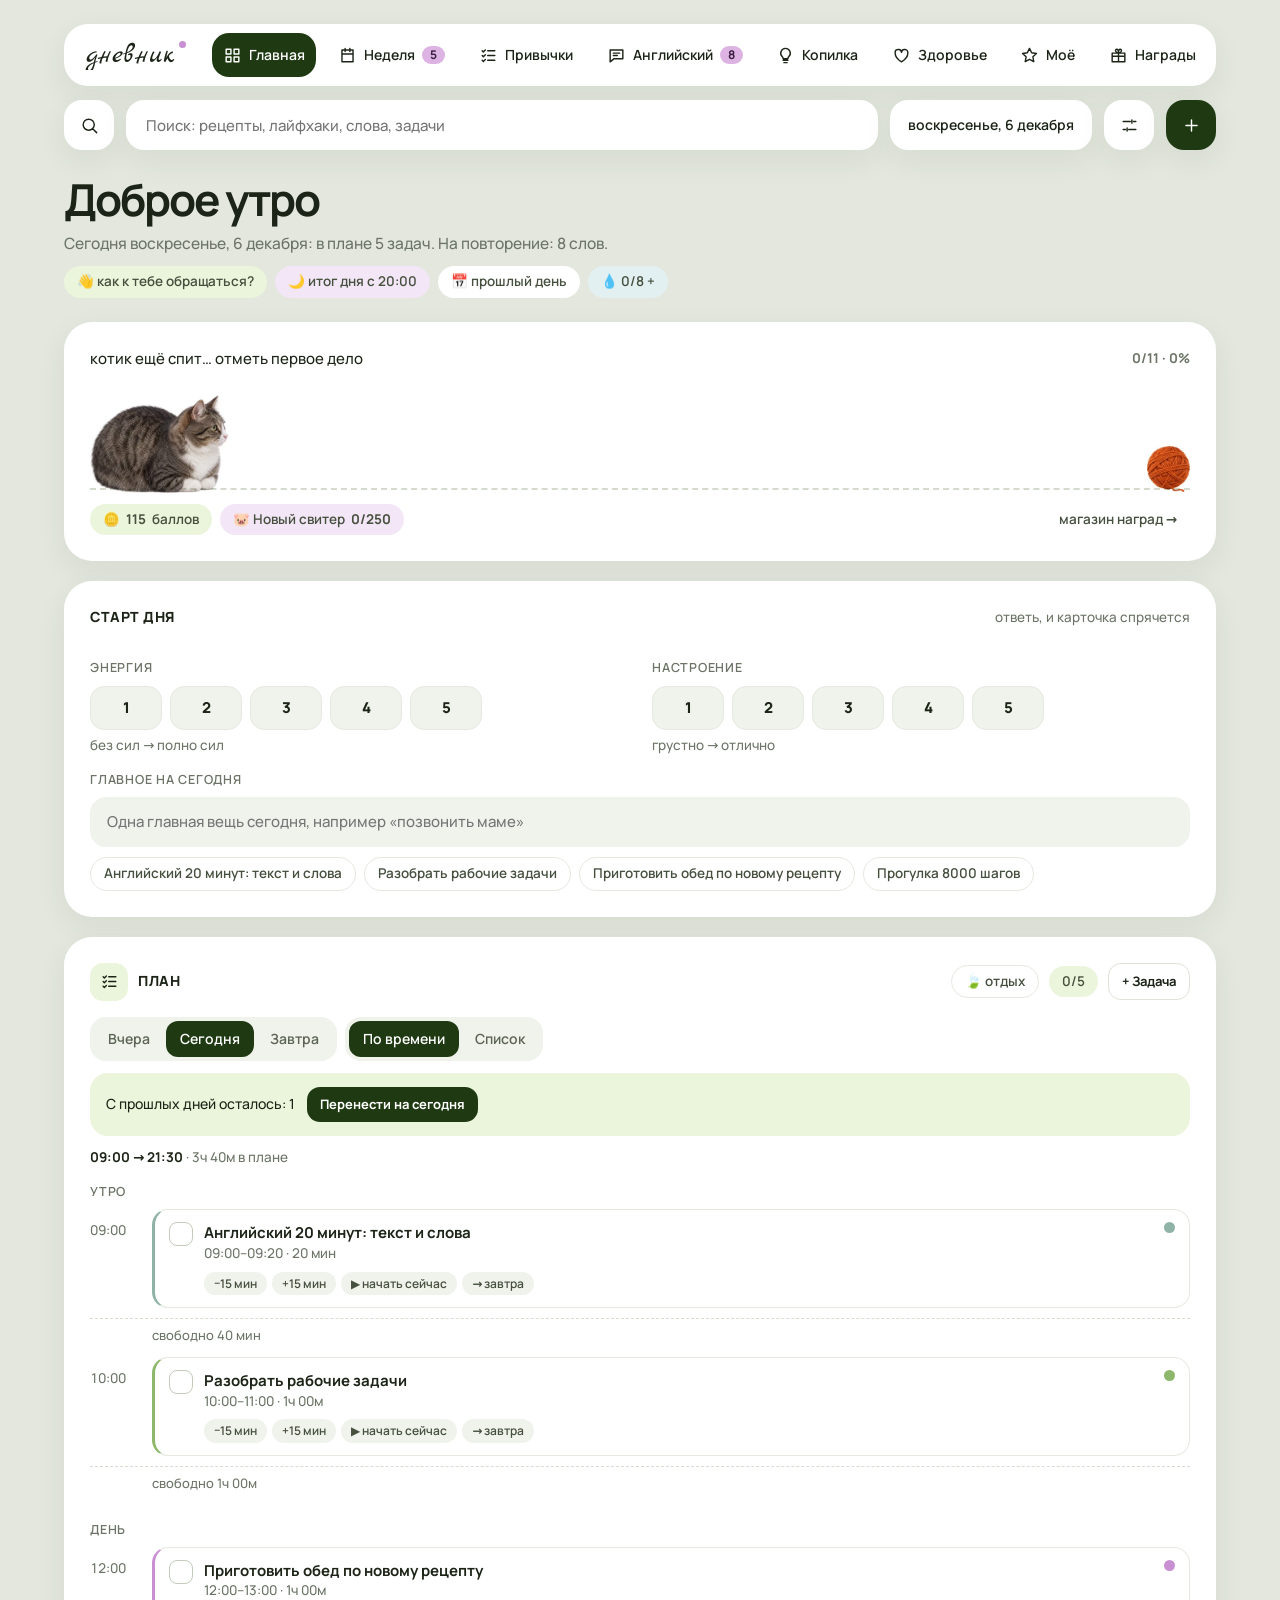
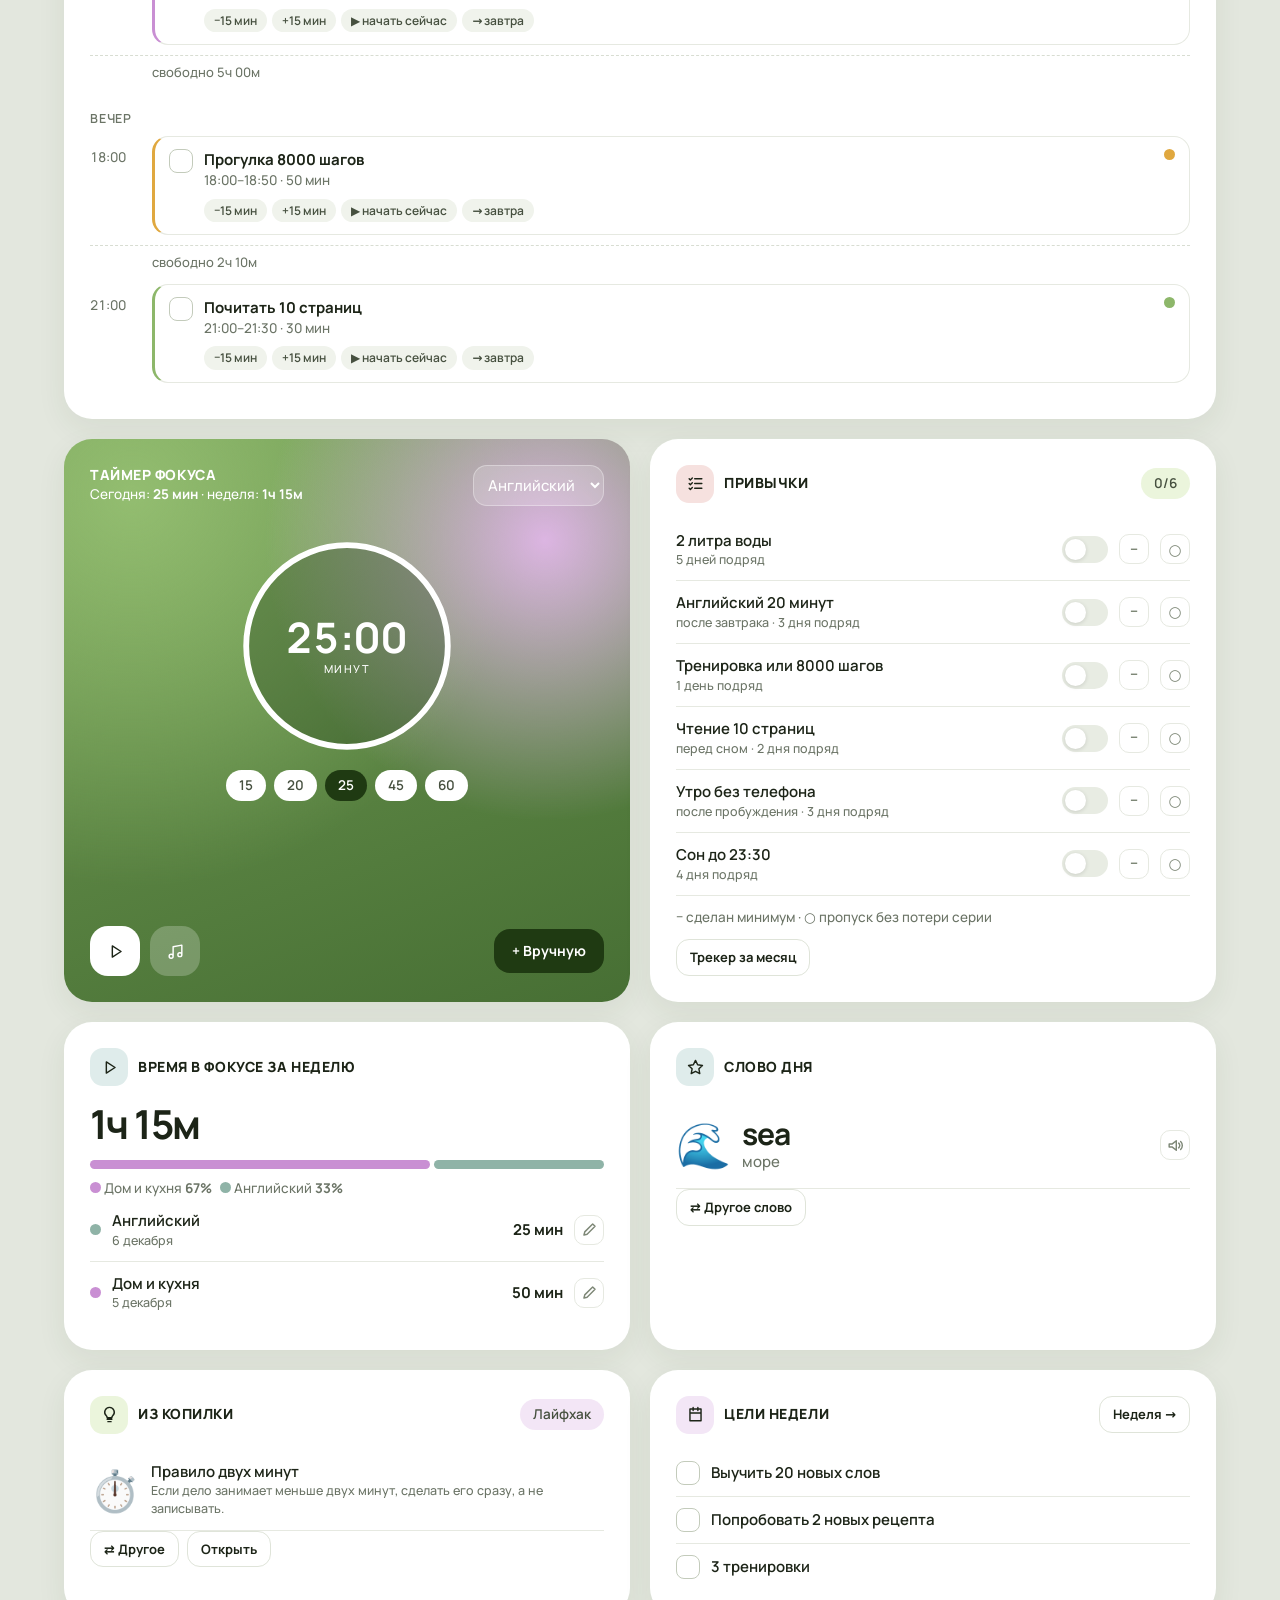
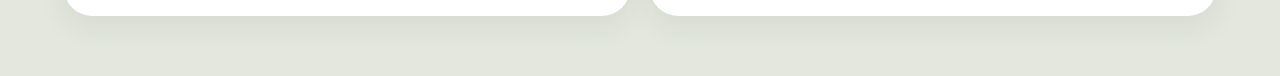
==== commit 80e18057: "Кабинет: английский, копилка рецептов и лайфхаков, постоянные задачи Co-Authored-By: Claude Opus 5.5" ====
--- a/kabinet/index.html
+++ b/kabinet/index.html
@@ -105,10 +105,14 @@
 .hero{background:radial-gradient(circle at 96% 0,#b580c1 0,transparent 55%),linear-gradient(115deg,#2f541b,#4d7637 48%,#86598f)}
 @media(min-width:861px){body:not(.side) .nav{justify-content:space-between;gap:0}body:not(.side) .nav button{padding:12px 11px;gap:7px;font-size:14px}body:not(.side) .logo{font-size:28px;max-width:130px}}
 @media(max-width:860px){.rings .d,.cyc .d{min-height:40px}.hd .btn.m{padding:8px 11px}}
+.hab td:first-child,.hab th:first-child{box-shadow:-12px 0 0 #fff}
+.bk{display:flex;flex-direction:column;gap:4px}.bk .hd{margin-bottom:8px;flex-wrap:nowrap}.bt{text-align:left;margin-bottom:14px;overflow-wrap:anywhere}.bt p{margin-top:5px}
+.modal .ing{display:flex;gap:10px;padding:7px 0;font-size:15px;color:var(--ink);margin:0;border-bottom:1px solid var(--line)}.ing input{accent-color:var(--dark);width:18px;height:18px;flex:none}.ing input:checked+span{text-decoration:line-through;opacity:.5}.modal ol{margin:0;padding-left:22px}.modal li{margin-bottom:6px}.modal a{color:var(--dark);font-weight:700}
+fieldset{border:0;padding:0;margin:0 0 12px;display:flex;gap:6px;flex-wrap:wrap}legend{font-size:13px;color:var(--mut);margin-bottom:5px}.modal .wd{margin:0;position:relative}.wd input{position:absolute;opacity:0;inset:0}.wd span{display:grid;place-items:center;width:46px;height:40px;border-radius:13px;background:var(--soft);font-weight:700;font-size:14px;color:var(--ink);cursor:pointer}.wd input:checked+span{background:var(--dark);color:#fff}.wd input:focus-visible+span{outline:2px solid var(--lil)}
 </style>
 </head>
 <body>
-<div class="app"><nav class="nav" id="nav" aria-label="Разделы"></nav><div><div class="top"><button class="sq" id="bs" aria-label="Искать" onclick="document.getElementById('q').focus()"></button><input class="search" id="q" type="search" autocomplete="off" aria-label="Поиск" placeholder="Поиск: слова, идеи, задачи, тренировки, проекты"><div class="date" id="date"></div><button class="sq" id="bg" data-a="settings" aria-label="Настройки"></button><button class="sq dk" id="bp" data-a="quick" aria-label="Добавить"></button><div class="found" id="found" hidden></div></div><main id="main"></main></div></div>
+<div class="app"><nav class="nav" id="nav" aria-label="Разделы"></nav><div><div class="top"><button class="sq" id="bs" aria-label="Искать" onclick="document.getElementById('q').focus()"></button><input class="search" id="q" type="search" autocomplete="off" aria-label="Поиск" placeholder="Поиск: рецепты, лайфхаки, слова, задачи"><div class="date" id="date"></div><button class="sq" id="bg" data-a="settings" aria-label="Настройки"></button><button class="sq dk" id="bp" data-a="quick" aria-label="Добавить"></button><div class="found" id="found" hidden></div></div><main id="main"></main></div></div>
 <input type="file" id="file" accept=".json,application/json" hidden>
 <script>
 'use strict';
@@ -124,40 +128,57 @@
 const hm=m=>{m=Math.round(m);return m<60?m+' мин':Math.floor(m/60)+'ч '+p2(m%60)+'м'};
 const mins=t=>{const[a,b]=t.split(':').map(Number);return a*60+b},clock=m=>p2(Math.floor(m/60))+':'+p2(m%60);
 const mix=a=>{a=[...a];for(let i=a.length-1;i>0;i--){const j=Math.floor(Math.random()*(i+1));[a[i],a[j]]=[a[j],a[i]]}return a};
-const P={home:'M4 4h6v6H4zM14 4h6v6h-6zM4 14h6v6H4zM14 14h6v6h-6z',week:'M5 5h14v15H5zM5 10h14M9 3v4M15 3v4',hab:'M4 6l1.5 1.5L8 5M4 12l1.5 1.5L8 11M4 18l1.5 1.5L8 17M11 6h9M11 12h9M11 18h9',lang:'M4 5h16v11H9l-5 4zM8 9h8M8 12h5',blog:'M4 8h4l2-3h4l2 3h4v11H4zM12 10a3.5 3.5 0 1 0 0 7 3.5 3.5 0 0 0 0-7',heart:'M12 20S4 15 4 9a4 4 0 0 1 8-1 4 4 0 0 1 8 1c0 6-8 11-8 11',own:'M12 3l2.7 5.6 6.1.8-4.5 4.2 1.1 6.1L12 16.8l-5.4 2.9 1.1-6.1L3.2 9.4l6.1-.8z',find:'M11 4a7 7 0 1 0 0 14 7 7 0 0 0 0-14M16 16l5 5',plus:'M12 5v14M5 12h14',gear:'M4 7h9M17 7h3M4 17h3M11 17h9M15 5v4M9 15v4',snd:'M4 10v4h4l5 4V6l-5 4zM16 9a4 4 0 0 1 0 6M18.5 7a7 7 0 0 1 0 10',gift:'M4 9h16v11H4zM12 9v11M4 13h16M12 9C8 9 7 4 10 4c2 0 2 5 2 5s0-5 2-5c3 0 2 5-2 5',music:'M9 18V6l11-2v12M9 18a2.5 2.5 0 1 1-5 0 2.5 2.5 0 0 1 5 0M20 16a2.5 2.5 0 1 1-5 0 2.5 2.5 0 0 1 5 0',edit:'M5 19l1-4L16 5l3 3L9 18z',play:'M8 5l11 7-11 7z',pause:'M9 6v12M15 6v12',stop:'M7 7h10v10H7z',left:'M14 6l-6 6 6 6',right:'M10 6l6 6-6 6'};
+const P={home:'M4 4h6v6H4zM14 4h6v6h-6zM4 14h6v6H4zM14 14h6v6h-6z',week:'M5 5h14v15H5zM5 10h14M9 3v4M15 3v4',hab:'M4 6l1.5 1.5L8 5M4 12l1.5 1.5L8 11M4 18l1.5 1.5L8 17M11 6h9M11 12h9M11 18h9',lang:'M4 5h16v11H9l-5 4zM8 9h8M8 12h5',bulb:'M9 18h6M10 21h4M12 3a6 6 0 0 0-4 10.5c1 1 1 1.5 1 2.5h6c0-1 0-1.500 1-2.500A6 6 0 0 0 12 3',heart:'M12 20S4 15 4 9a4 4 0 0 1 8-1 4 4 0 0 1 8 1c0 6-8 11-8 11',own:'M12 3l2.7 5.6 6.1.8-4.5 4.2 1.1 6.1L12 16.8l-5.4 2.9 1.1-6.1L3.2 9.4l6.1-.8z',find:'M11 4a7 7 0 1 0 0 14 7 7 0 0 0 0-14M16 16l5 5',plus:'M12 5v14M5 12h14',gear:'M4 7h9M17 7h3M4 17h3M11 17h9M15 5v4M9 15v4',snd:'M4 10v4h4l5 4V6l-5 4zM16 9a4 4 0 0 1 0 6M18.5 7a7 7 0 0 1 0 10',gift:'M4 9h16v11H4zM12 9v11M4 13h16M12 9C8 9 7 4 10 4c2 0 2 5 2 5s0-5 2-5c3 0 2 5-2 5',music:'M9 18V6l11-2v12M9 18a2.5 2.5 0 1 1-5 0 2.5 2.5 0 0 1 5 0M20 16a2.5 2.5 0 1 1-5 0 2.5 2.5 0 0 1 5 0',edit:'M5 19l1-4L16 5l3 3L9 18z',play:'M8 5l11 7-11 7z',pause:'M9 6v12M15 6v12',stop:'M7 7h10v10H7z',left:'M14 6l-6 6 6 6',right:'M10 6l6 6-6 6'};
 const I=n=>`<svg class="i" viewBox="0 0 24 24" aria-hidden="true"><path d="${P[n]}"/></svg>`;
-const NET={ig:'Instagram',yt:'YouTube',tg:'Telegram'},SYM=['спазмы','головная боль','усталость','тяга к сладкому','отёки','чувствительность','прилив сил','тревожность'];
+const KIND={recipe:['Рецепт','Рецепты','🍲'],hack:['Лайфхак','Лайфхаки','💡'],idea:['Идея','Идеи','✨']},SYM=['спазмы','головная боль','усталость','тяга к сладкому','отёки','чувствительность','прилив сил','тревожность'];
 const PH=[{n:'Менструация',e:'🌙',eat:'железо и тепло: гречка, красное мясо или чечевица, зелень, супы, какао',go:'прогулка, мягкая растяжка, спокойная йога. При сильной боли – отдых'},{n:'Фолликулярная',e:'🌱',eat:'белок и свежее: яйца, рыба, овощи, крупы, кефир',go:'энергия растёт: силовая, бег, новые упражнения'},{n:'Овуляция',e:'🌸',eat:'клетчатка и вода: ягоды, листовой салат, орехи, цельные злаки',go:'пик сил: интервалы, танцы, силовая. Не забывай разминку'},{n:'Лютеиновая',e:'🍂',eat:'сытные углеводы и магний: батат, овсянка, бананы, тёмный шоколад',go:'умеренно: пилатес, плавание, ходьба. Ближе к концу – легче'}];
 const COLORS=['#8fb3a7','#c98fd3','#8db76a','#e0a83f','#d98b7e','#7f9ecb'];
-function blank(){return{v:1,name:'',menu:'top',journal:false,langCode:'fr-FR',langName:'Французский',created:today(),days:{},areas:[],tasks:[],goals:[],habits:[],focus:[],timer:{dur:25,area:'',end:null,left:null},words:[],known:[],texts:[],posts:[],ideas:[],workouts:[],meals:[],cycle:{starts:[],len:28,per:5},own:[],rewards:[],buys:[],bonus:0}}
+function blank(){return{v:2,name:'',menu:'top',journal:false,langCode:'en-US',langName:'Английский',created:today(),days:{},areas:[],tasks:[],rep:[],goals:[],habits:[],focus:[],timer:{dur:25,area:'',end:null,left:null},words:[],known:[],texts:[],posts:[],ideas:[],bank:[],workouts:[],meals:[],cycle:{starts:[],len:28,per:5},own:[],rewards:[],buys:[],bonus:0}}
+const FR=['le soir','le matin','la ville','la mer','le pain','la fleur','beaucoup','le chat','la maison','bonjour'];
+function enWords(){return[['evening','вечер','🌆'],['morning','утро','🌅'],['city','город','🏙️'],['sea','море','🌊'],['bread','хлеб','🥖'],['flower','цветок','🌸'],['usually','обычно','🔁'],['kitchen','кухня','🍳'],['window','окно','🪟'],['quiet','тихий','🤫']].map(([w,tr,e],i)=>({id:uid(),w,t:tr,e,box:i%3,next:add(today(),i<8?0:2)}))}
+function enText(){return{id:uid(),title:'A quiet morning by the sea',text:'In the morning I usually walk through the city. The sun is shining and the sea is calm. I buy fresh bread in a small bakery. My cat is still sleeping in the kitchen. In the evening I read a book near the window.'}}
+function demoBank(){return[
+{kind:'recipe',e:'🥣',title:'Овсянка на ночь',tag:'завтрак',min:5,ing:'Овсяные хлопья – 50 г\nМолоко или кефир – 150 мл\nЯгоды – горсть\nМёд – 1 ч. л.',text:'Смешать хлопья с молоком и мёдом.\nУбрать в холодильник на ночь.\nУтром добавить ягоды.',fav:true},
+{kind:'recipe',e:'🍝',title:'Паста с помидорами за 20 минут',tag:'ужин',min:20,ing:'Паста – 200 г\nПомидоры черри – 250 г\nЧеснок – 2 зубчика\nОливковое масло – 2 ст. л.\nСыр – по вкусу',text:'Отварить пасту.\nОбжарить чеснок в масле 1 минуту, добавить помидоры и тушить 10 минут.\nСмешать с пастой и посыпать сыром.'},
+{kind:'hack',e:'🌿',title:'Зелень дольше свежая',tag:'кухня',text:'Завернуть сухую зелень в бумажное полотенце и убрать в контейнер в холодильник. Полотенце забирает лишнюю влагу.'},
+{kind:'hack',e:'⏱️',title:'Правило двух минут',tag:'порядок',text:'Если дело занимает меньше двух минут, сделать его сразу, а не записывать.'},
+{kind:'idea',e:'🧺',title:'Пикник с книгой',tag:'отдых',text:'Плед, термос, книга и два часа без телефона.'}].map(x=>({id:uid(),ing:'',min:0,link:'',fav:false,done:false,...x}))}
+// старая версия: меняет только нетронутые примеры, записи человека остаются
+function migrate(b){if(b.langCode==='fr-FR'){b.langCode='en-US';b.langName='Английский'}
+const own=b.words.filter(w=>!FR.includes(w.w));if(own.length<b.words.length)b.words=[...own,...enWords()];
+const t=b.texts.length;b.texts=b.texts.filter(x=>x.title!=='Le matin au bord de la mer');if(b.texts.length<t)b.texts.push(enText());
+const M={'Французский 20 минут: текст и слова':'Английский 20 минут: текст и слова','Французский 20 минут':'Английский 20 минут','Снять рилс про дневник':'Приготовить обед по новому рецепту','Написать план публикаций':'Составить список покупок','Смонтировать рилс':'Разобрать полку на кухне','3 публикации':'Попробовать 2 новых рецепта','Язык':'Английский','Блог':'Дом и кухня'};
+b.tasks.concat(b.goals).forEach(x=>{x.text=M[x.text]||x.text});b.habits.concat(b.areas).forEach(x=>{x.name=M[x.name]||x.name});
+const D0=['Что лежит у меня на столе','День без телефона: что вышло','Подборка: 3 книги месяца'];b.ideas.filter(x=>!D0.includes(x.text)).forEach(x=>b.bank.push({id:uid(),kind:'idea',e:'✨',title:String(x.text||''),tag:'',text:'',ing:'',min:0,link:'',fav:false,done:false}));
+if(b.words.length||b.tasks.length)b.bank.push(...demoBank());b.ideas=[];b.v=2}
 function demo(){const s=blank(),t=today(),y=add(t,-1),id=uid;
-s.areas=[['Язык'],['Блог'],['Работа'],['Здоровье']].map((a,i)=>({id:id(),name:a[0],color:COLORS[i]}));const A=s.areas.map(a=>a.id);s.timer.area=A[0];
+s.areas=[['Английский'],['Дом и кухня'],['Работа'],['Здоровье']].map((a,i)=>({id:id(),name:a[0],color:COLORS[i]}));const A=s.areas.map(a=>a.id);s.timer.area=A[0];
 const T=(text,o,time,dur,ar,done)=>s.tasks.push({id:id(),text,date:add(t,o),time,dur,area:A[ar],done:!!done});
-T('Французский 20 минут: текст и слова',0,'09:00',20,0);T('Разобрать рабочие задачи',0,'10:00',60,2);T('Снять рилс про дневник',0,'12:00',60,1);T('Прогулка 8000 шагов',0,'18:00',50,3);T('Почитать 10 страниц',0,'21:00',30,2);T('Написать план публикаций',-1,'15:00',40,1);T('Тренировка',1,'09:30',45,3);T('Смонтировать рилс',1,'13:00',60,1);T('Итоги недели',2,'19:00',30,2);
-s.goals=['Выучить 20 новых слов','3 публикации','3 тренировки'].map(x=>({id:id(),week:monday(t),text:x,done:false}));
-[['2 литра воды','',5],['Французский 20 минут','после завтрака',3],['Тренировка или 8000 шагов','',1],['Чтение 10 страниц','перед сном',2],['Утро без телефона','после пробуждения',3],['Сон до 23:30','',4]].forEach(([n,a,k],j)=>{const log={};for(let i=1;i<=k;i++)log[add(t,-i)]=1;for(let i=k+2;i<24;i++)if((i*7+j*5)%4)log[add(t,-i)]=i%6==0?'m':1;s.habits.push({id:id(),name:n,anchor:a,log})});
-[['le soir','вечер','🌆'],['le matin','утро','🌅'],['la ville','город','🏙️'],['la mer','море','🌊'],['le pain','хлеб','🥖'],['la fleur','цветок','🌸'],['beaucoup','много','✨'],['le chat','кот','🐈'],['la maison','дом','🏡'],['bonjour','здравствуйте','👋']].forEach(([w,tr,e],i)=>s.words.push({id:id(),w,t:tr,e,box:i%3,next:add(t,i<8?0:2)}));
-s.texts=[{id:id(),title:'Le matin au bord de la mer',text:'Le matin, je marche dans la ville. Le soleil brille et la mer est calme. J’achète du pain dans une petite boulangerie. Mon chat dort encore à la maison. Le soir, je lis un livre près de la fenêtre.'}];
+T('Английский 20 минут: текст и слова',0,'09:00',20,0);T('Разобрать рабочие задачи',0,'10:00',60,2);T('Приготовить обед по новому рецепту',0,'12:00',60,1);T('Прогулка 8000 шагов',0,'18:00',50,3);T('Почитать 10 страниц',0,'21:00',30,2);T('Составить список покупок',-1,'15:00',40,1);T('Тренировка',1,'09:30',45,3);T('Разобрать полку на кухне',1,'13:00',60,1);T('Итоги недели',2,'19:00',30,2);
+s.rep=[{id:id(),text:'План на неделю',kind:'week',dow:[0],dom:1,start:t,until:add(t,-1),time:'10:00',dur:20,area:A[2]},{id:id(),text:'Оплатить счета',kind:'month',dow:[],dom:10,start:t,until:add(t,-1),time:'',dur:15,area:A[1]}];
+s.goals=['Выучить 20 новых слов','Попробовать 2 новых рецепта','3 тренировки'].map(x=>({id:id(),week:monday(t),text:x,done:false}));
+[['2 литра воды','',5],['Английский 20 минут','после завтрака',3],['Тренировка или 8000 шагов','',1],['Чтение 10 страниц','перед сном',2],['Утро без телефона','после пробуждения',3],['Сон до 23:30','',4]].forEach(([n,a,k],j)=>{const log={};for(let i=1;i<=k;i++)log[add(t,-i)]=1;for(let i=k+2;i<24;i++)if((i*7+j*5)%4)log[add(t,-i)]=i%6==0?'m':1;s.habits.push({id:id(),name:n,anchor:a,log})});
+s.words=enWords();
+s.texts=[enText()];
 s.focus=[{id:id(),date:y<monday(t)?t:y,min:50,area:A[1]},{id:id(),date:t,min:25,area:A[0]}];
-const m=monday(t);[['ig',0,'Дневник: моё утро'],['tg',1,'5 слов недели'],['yt',3,'Неделя со мной'],['ig',4,'Сторис: вопрос–ответ'],['tg',6,'Итоги недели'],['ig',8,'Как я планирую день'],['yt',10,'Учу язык по 20 минут']].forEach(([net,o,title])=>s.posts.push({id:id(),net,date:add(m,o),title,time:'18:00',done:add(m,o)<t}));
-s.ideas=[['Что лежит у меня на столе','ig'],['День без телефона: что вышло','yt'],['Подборка: 3 книги месяца','tg']].map(x=>({id:id(),text:x[0],net:x[1]}));
+s.bank=demoBank();
 s.workouts=[[0,'Йога 20 минут'],[1,'Силовая: ноги'],[3,'Пробежка 3 км'],[5,'Пилатес']].map(x=>({id:id(),dow:x[0],name:x[1],log:{}}));
 s.meals=[{id:id(),date:t,type:'Завтрак',text:'Овсянка с ягодами'}];s.cycle.starts=[add(t,-38),add(t,-10)];
-s.days[y]={energy:4,mood:4,main:'Написать план',word:'спокойный',wins:['20 минут языка','Прогулка',''],closed:true,water:6};s.days[add(t,-2)]={closed:true,word:'насыщенный',wins:['','','']};
+s.days[y]={energy:4,mood:4,main:'Составить список покупок',word:'спокойный',wins:['20 минут языка','Прогулка',''],closed:true,water:6};s.days[add(t,-2)]={closed:true,word:'насыщенный',wins:['','','']};
 s.own=[{id:id(),name:'Путешествия',icon:'🧳',items:[['Север Испании','Море, скалы, зелёные луга'],['Выходные в Бресте','Посмотреть билеты и жильё'],['Минск: новая кофейня','Вкусный флэт уайт']].map((x,i)=>({id:id(),title:x[0],note:x[1],st:['want','work','ok'][i]}))},{id:id(),name:'Вязание',icon:'🧶',items:[{id:id(),title:'Тёплый шарф',note:'Связано 30 рядов из 120',st:'work'}]}];
 s.rewards=[['☕','Кофе в кафе',15,false],['🍫','Шоколадка',8,false],['🧥','Новый свитер',250,true]].map(x=>({id:id(),e:x[0],name:x[1],price:x[2],wish:x[3],saved:0}));return s}
 // приводит любые данные (старые, из файла) к безопасному виду
 function norm(x){const b=blank();if(!x||typeof x!='object'||Array.isArray(x)||!x.days||!Array.isArray(x.tasks))return null;
 const isD=s=>typeof s=='string'&&/^\d{4}-\d\d-\d\d$/.test(s)&&iso(D(s))===s,obj=v=>v&&typeof v=='object'&&!Array.isArray(v)?v:{},num=(v,d,a,z)=>Number.isFinite(+v)?Math.min(z,Math.max(a,+v)):d;
 for(const k in b){const v=x[k];if(v==null)continue;if(Array.isArray(b[k])){if(Array.isArray(v))b[k]=v}else if(typeof b[k]=='object')b[k]={...b[k],...obj(v)};else if(typeof v==typeof b[k])b[k]=v}
-for(const k of['areas','tasks','goals','habits','focus','words','texts','posts','ideas','workouts','meals','own','rewards','buys'])b[k]=b[k].filter(o=>o&&typeof o=='object').map(o=>({...o,id:String(o.id||uid())}));
+for(const k of['areas','rep','tasks','goals','habits','focus','words','texts','posts','ideas','bank','workouts','meals','own','rewards','buys'])b[k]=b[k].filter(o=>o&&typeof o=='object').map(o=>({...o,id:String(o.id||uid())}));
 b.known=b.known.filter(s=>typeof s=='string');for(const d in b.days)if(!isD(d))delete b.days[d];else b.days[d]=obj(b.days[d]);
 for(const d in b.days){const r=b.days[d];if(r.wins&&!Array.isArray(r.wins))delete r.wins;if(r.sym&&!Array.isArray(r.sym))delete r.sym}
-b.tasks=b.tasks.filter(t=>isD(t.date));b.tasks.forEach(t=>{if(!/^([01]\d|2[0-3]):[0-5]\d$/.test(t.time||''))t.time='';t.dur=num(t.dur,30,1,1440)});b.posts=b.posts.filter(t=>isD(t.date));b.posts.concat(b.ideas).forEach(p=>{if(!NET[p.net])p.net='ig'});
-b.goals=b.goals.filter(g=>isD(g.week));b.focus=b.focus.filter(f=>isD(f.date));b.focus.forEach(f=>f.min=num(f.min,0,0,1440));b.habits.forEach(h=>h.log=obj(h.log));
+b.tasks=b.tasks.filter(t=>isD(t.date));b.tasks.forEach(t=>{if(!/^([01]\d|2[0-3]):[0-5]\d$/.test(t.time||''))t.time='';t.dur=num(t.dur,30,1,1440)});b.posts=b.posts.filter(t=>isD(t.date));
+b.bank.forEach(x=>{x.kind=KIND[x.kind]?x.kind:'idea';x.title=String(x.title||'');['text','ing','tag','link','e'].forEach(k=>x[k]=String(x[k]||''));x.min=num(x.min,0,0,100000)});b.rep=b.rep.filter(r=>isD(r.start)&&['day','week','month'].includes(r.kind));b.rep.forEach(r=>{r.text=String(r.text||'');r.dow=(Array.isArray(r.dow)?r.dow:[]).map(Number).filter(n=>n>=0&&n<7);r.dom=num(r.dom,1,1,31);r.dur=num(r.dur,30,1,1440);if(!/^([01]\d|2[0-3]):[0-5]\d$/.test(r.time||''))r.time='';if(!isD(r.until))r.until=add(r.start,-1)});b.goals=b.goals.filter(g=>isD(g.week));b.focus=b.focus.filter(f=>isD(f.date));b.focus.forEach(f=>f.min=num(f.min,0,0,1440));b.habits.forEach(h=>h.log=obj(h.log));
 b.workouts.forEach(w=>{w.log=obj(w.log);w.dow=num(w.dow,0,0,6)});b.words.forEach(w=>{w.w=String(w.w||'');w.t=String(w.t||'');w.box=num(w.box,0,0,5);if(!isD(w.next))w.next=today()});b.texts.forEach(t=>t.text=String(t.text||''));b.meals=b.meals.filter(m=>isD(m.date));
 b.own.forEach(o=>{o.items=(Array.isArray(o.items)?o.items:[]).filter(i=>i&&typeof i=='object').map(i=>({...i,id:String(i.id||uid())}))});b.rewards.forEach(r=>{r.price=num(r.price,1,1,1e6);r.saved=num(r.saved,0,0,1e6)});b.buys.forEach(r=>r.price=num(r.price,0,0,1e6));
-const c=b.cycle;c.starts=[...new Set((Array.isArray(c.starts)?c.starts:[]).filter(isD))].sort();c.len=num(c.len,28,18,60);c.per=num(c.per,5,1,12);b.timer.dur=num(b.timer.dur,25,1,180);b.timer.end=typeof b.timer.end=='number'?b.timer.end:null;b.timer.left=typeof b.timer.left=='number'?b.timer.left:null;b.areas.forEach(a=>{if(!/^#[0-9a-f]{6}$/i.test(a.color))a.color=COLORS[0]});return b}
+const c=b.cycle;c.starts=[...new Set((Array.isArray(c.starts)?c.starts:[]).filter(isD))].sort();c.len=num(c.len,28,18,60);c.per=num(c.per,5,1,12);b.timer.dur=num(b.timer.dur,25,1,180);b.timer.end=typeof b.timer.end=='number'?b.timer.end:null;b.timer.left=typeof b.timer.left=='number'?b.timer.left:null;if(!(x.v>=2))migrate(b);b.areas.forEach(a=>{if(!/^#[0-9a-f]{6}$/i.test(a.color))a.color=COLORS[0]});return b}
 let S,bad=false;try{const raw=localStorage.getItem(KEY);if(raw){S=norm(JSON.parse(raw));if(!S)bad=true}}catch(e){bad=true}
 if(bad)try{localStorage.setItem(KEY+'.broken',localStorage.getItem(KEY)||'')}catch(e){}
 if(!S){S=demo();save()}
@@ -184,8 +205,17 @@
 const del=(k,id)=>{S[k]=S[k].filter(x=>x.id!==id)},get=(k,id)=>S[k].find(x=>x.id===id);
 function edit(k,id,title,fields,def,after,onDel){const it=id?get(k,id):null;form(title,fields,it||def,r=>{if(it)Object.assign(it,r);else S[k].push({id:uid(),...def,...r});after?.(r)},it?()=>{onDel?.(it);del(k,id)}:null)}
 
-const U={page:'home',week:0,hm:0,bm:0,cm:0,blog:'week',health:'sport',lang:'text',plan:'time',txt:null,ex:null,card:0,flip:false,itog:null,start:false,own:null,wod:0,mday:null,day0:today(),pd:0};
-const PAGES=[['home','home','Главная'],['week','week','Неделя'],['hab','hab','Привычки'],['lang','lang','Язык'],['blog','blog','Блог'],['heart','heart','Здоровье'],['own','own','Моё'],['gift','gift','Награды']];
+/* постоянные задачи: каждый день создаётся один раз, поэтому перенос и удаление одной задачи не возвращают её */
+const lastDom=s=>{const d=D(s);return new Date(d.getFullYear(),d.getMonth()+1,0).getDate()};
+const repHit=(r,d)=>r.kind==='day'||(r.kind==='week'?r.dow.includes(dow(d)):D(d).getDate()===Math.min(r.dom,lastDom(d)));
+function ensure(to){let ch=false;for(const r of S.rep){if(r.until>=to)continue;let d=add(r.until,1);if(d<r.start)d=r.start;for(;d<=to;d=add(d,1))if(repHit(r,d)){const id=r.id+'-'+d;if(!get('tasks',id))S.tasks.push({id,rep:r.id,text:r.text,date:d,time:r.time,dur:r.dur,area:r.area,done:false})}r.until=to;ch=true}if(ch)save()}
+const WDP=['понедельникам','вторникам','средам','четвергам','пятницам','субботам','воскресеньям'];
+const repText=r=>r.kind==='day'?'каждый день':r.kind==='week'?(r.dow.length===7?'каждый день':'каждую неделю по '+r.dow.slice().sort().map(i=>WDP[i]).join(', ')):'каждый месяц '+r.dom+'-го числа';
+const repNext=r=>{let d=r.start>today()?r.start:today();for(let i=0;i<63;i++,d=add(d,1))if(repHit(r,d))return d;return''};
+function repClear(id,from){S.tasks=S.tasks.filter(t=>!(t.rep===id&&!t.done&&t.date>=from))}
+
+const U={page:'home',week:0,hm:0,cm:0,bank:'all',tag:'',rnd:0,bday:0,health:'sport',lang:'text',plan:'time',txt:null,ex:null,card:0,flip:false,itog:null,start:false,own:null,wod:0,mday:null,day0:today(),pd:0};
+const PAGES=[['home','home','Главная'],['week','week','Неделя'],['hab','hab','Привычки'],['lang','lang','Язык'],['bank','bulb','Копилка'],['heart','heart','Здоровье'],['own','own','Моё'],['gift','gift','Награды']];
 const areaOpt=()=>[['','Без раздела'],...S.areas.map(a=>[a.id,a.name])];
 const hero=(h,p,st)=>`<section class="hero"><div><h1>${esc(h)}</h1><p>${esc(p)}</p></div><div class="stats">${st.map(([a,b])=>`<div><b>${esc(a)}</b><span>${esc(b)}</span></div>`).join('')}</div></section>`;
 const hd=(ic,t,r='',c='')=>`<div class="hd"><span class="ic ${c}">${I(ic)}</span><h2>${esc(t)}</h2><span class="sp"></span>${r}</div>`;
@@ -195,21 +225,21 @@
 const seg=(k,opts)=>`<div class="seg">${opts.map(([v,l])=>`<button class="${U[k]===v?'on':''}" data-a="ui" data-k="${k}" data-v="${v}">${l}</button>`).join('')}</div>`;
 const arrows=(k,label)=>`<button class="mini" data-a="step" data-k="${k}" data-n="-1" aria-label="Назад">${I('left')}</button><b>${label}</b><button class="mini" data-a="step" data-k="${k}" data-n="1" aria-label="Вперёд">${I('right')}</button>`;
 function pWelcome(){const h=new Date().getHours();return h<5?'Доброй ночи':h<12?'Доброе утро':h<18?'Добрый день':'Добрый вечер'}
-function home(){const t=today(),d=day(t),ts=tasksOf(t),dn=ts.filter(x=>x.done).length,pub=S.posts.filter(p=>p.date===t&&!p.done).length,late=S.tasks.filter(x=>x.date<t&&!x.done),w=due().length,hb=S.habits.filter(h=>hdone(h,t)).length,tot=ts.length+S.habits.length,ok=dn+hb,pc=tot?Math.round(ok/tot*100):0,wo=S.workouts.filter(x=>x.dow===dow(t)&&!x.log[t]),eve=new Date().getHours()>=20;
-return `<section class="hi"><div class="bon">bonjour</div><h1>${pWelcome()}${S.name?', '+esc(S.name):''}</h1><p>Сегодня ${fmtL(t)}: в плане ${pl(ts.length-dn,'задача','задачи','задач')}, ${pl(pub,'публикация','публикации','публикаций')}${wo.length?', тренировка «'+esc(wo[0].name)+'»':''}. На повторение: ${pl(w,'слово','слова','слов')}.</p><div class="chips">${S.name?'':'<button class="chip g" data-a="settings">👋 как к тебе обращаться?</button>'}<button class="chip l" data-a="itog" data-d="${t}">🌙 ${d.closed?'день закрыт':eve?'итог дня':'итог дня с 20:00'}</button><button class="chip" data-a="itog" data-d="${add(t,-1)}">📅 прошлый день</button><button class="chip b" data-a="water" data-n="1" aria-label="Добавить стакан воды">💧 ${d.water||0}/8 +</button>${d.water?'<button class="chip b" data-a="water" data-n="-1" aria-label="Убрать стакан">−</button>':''}</div></section>
+function home(){const t=today(),d=day(t),ts=tasksOf(t),dn=ts.filter(x=>x.done).length,late=S.tasks.filter(x=>x.date<t&&!x.done),w=due().length,hb=S.habits.filter(h=>hdone(h,t)).length,tot=ts.length+S.habits.length,ok=dn+hb,pc=tot?Math.round(ok/tot*100):0,wo=S.workouts.filter(x=>x.dow===dow(t)&&!x.log[t]),eve=new Date().getHours()>=20;
+return `<section class="hi"><div class="bon">hello</div><h1>${pWelcome()}${S.name?', '+esc(S.name):''}</h1><p>Сегодня ${fmtL(t)}: в плане ${pl(ts.length-dn,'задача','задачи','задач')}${wo.length?', тренировка «'+esc(wo[0].name)+'»':''}. На повторение: ${pl(w,'слово','слова','слов')}.</p><div class="chips">${S.name?'':'<button class="chip g" data-a="settings">👋 как к тебе обращаться?</button>'}<button class="chip l" data-a="itog" data-d="${t}">🌙 ${d.closed?'день закрыт':eve?'итог дня':'итог дня с 20:00'}</button><button class="chip" data-a="itog" data-d="${add(t,-1)}">📅 прошлый день</button><button class="chip b" data-a="water" data-n="1" aria-label="Добавить стакан воды">💧 ${d.water||0}/8 +</button>${d.water?'<button class="chip b" data-a="water" data-n="-1" aria-label="Убрать стакан">−</button>':''}</div></section>
 <div class="grid"><section class="card wide"><div class="hd"><span class="catline">${!ok?'котик ещё спит… отметь первое дело':pc<50?'котик проснулся и пошёл':pc<100?'котик уже близко к клубку':'ура, клубок пойман!'}</span><span class="sp"></span><b class="mut">${ok}/${tot} · ${pc}%</b></div><div class="track"><img class="cat ${pc==100?'happy':''}" alt="Котик" src="[data-uri]" style="left:calc((100% - 140px)*${pc/100})"><img class="yarn" alt="Клубок" src="[data-uri]"></div><div class="chips"><button class="chip g" data-a="go" data-v="gift">🪙 <b>${balance()}</b> баллов</button>${S.rewards.filter(r=>r.wish).slice(0,1).map(r=>`<button class="chip l" data-a="go" data-v="gift">🐷 ${esc(r.name)} <b>${r.saved||0}/${r.price}</b></button>`).join('')}<button class="chip" style="margin-left:auto" data-a="go" data-v="gift">магазин наград →</button></div></section>
 ${startCard(d,t,ts)}${(U.itog||(eve&&!d.closed))?itogCard(U.itog||t):''}
-${planCard(ts,late)}${timerCard()}${habCard(t)}${focusCard()}${wordCard()}${weekMini()}</div>`}
+${planCard(ts,late)}${timerCard()}${habCard(t)}${focusCard()}${wordCard()}${bankCard()}${weekMini()}</div>`}
 function startCard(d,t,ts){if(d.energy&&d.mood&&d.main&&!U.start)return `<section class="card wide"><div class="row" style="padding:0">${ck('mainDone','',d.mainDone)}<div class="t ${d.mainDone?'done':''}"><small>Главное на сегодня</small><span class="tt">${esc(d.main)}</span></div><span class="chip g">⚡ ${d.energy}</span><span class="chip l">🙂 ${d.mood}</span><button class="mini" data-a="startEdit" aria-label="Изменить">${I('edit')}</button></div>${d.energy<=2&&!d.rest?'<div class="note">Сил сегодня мало: сделай только главное, остальное можно перенести на завтра.</div>':''}</section>`;
 const sc=(k,l,h)=>`<div><div class="lab">${l}</div><div class="scale">${[1,2,3,4,5].map(n=>`<button class="${d[k]===n?'on':''}" aria-pressed="${d[k]===n}" aria-label="${l} ${n}" data-a="scale" data-k="${k}" data-n="${n}">${n}</button>`).join('')}</div><p class="mut" style="margin-top:6px">${h}</p></div>`;
-return `<section class="card wide"><div class="hd"><h2>Старт дня</h2><span class="sp"></span><span class="mut">ответь, и карточка спрячется</span></div><div class="grid two" style="gap:4px 24px">${sc('energy','Энергия','без сил → полно сил')}${sc('mood','Настроение','грустно → отлично')}</div><div class="lab">Главное на сегодня</div><input class="inp" data-c="main" aria-label="Главное на сегодня" value="${esc(d.main||'')}" placeholder="Одна главная вещь сегодня, например «снять рилс»"><div class="chips" style="margin-top:10px">${ts.filter(x=>!x.done).slice(0,4).map(x=>`<button class="chip o" data-a="mainSet" data-id="${x.id}">${esc(x.text)}</button>`).join('')}${U.start?'<button class="btn m" data-a="startOk">Готово</button>':''}</div></section>`}
+return `<section class="card wide"><div class="hd"><h2>Старт дня</h2><span class="sp"></span><span class="mut">ответь, и карточка спрячется</span></div><div class="grid two" style="gap:4px 24px">${sc('energy','Энергия','без сил → полно сил')}${sc('mood','Настроение','грустно → отлично')}</div><div class="lab">Главное на сегодня</div><input class="inp" data-c="main" aria-label="Главное на сегодня" value="${esc(d.main||'')}" placeholder="Одна главная вещь сегодня, например «позвонить маме»"><div class="chips" style="margin-top:10px">${ts.filter(x=>!x.done).slice(0,4).map(x=>`<button class="chip o" data-a="mainSet" data-id="${x.id}">${esc(x.text)}</button>`).join('')}${U.start?'<button class="btn m" data-a="startOk">Готово</button>':''}</div></section>`}
 function itogCard(dd){const d=day(dd),ts=tasksOf(dd),un=ts.filter(x=>!x.done),w=d.wins||['','',''],doneN=ts.length-un.length;
 return `<section class="card wide" id="itog">${hd('heart','Итог дня · '+fmt(dd),d.closed?'<span class="chip g">✓ закрыт</span>':'','l')}<div class="grid two"><div><div class="lab" style="margin-top:0">День одним словом</div><input class="inp" data-c="word" data-d="${dd}" aria-label="День одним словом" value="${esc(d.word||'')}" placeholder="спокойный"><div class="lab">Что получилось</div>${[0,1,2].map(i=>`<input class="inp" style="margin-bottom:8px" data-c="win" data-d="${dd}" data-i="${i}" aria-label="Что получилось ${i+1}" value="${esc(w[i]||'')}" placeholder="${['например, главное дело','маленькая победа','ещё что-то хорошее'][i]}">`).join('')}</div><div><div class="lab" style="margin-top:0">Что перенести</div>${un.map(x=>`<div class="row"><span class="t">${esc(x.text)}</span><button class="btn s m" data-a="tomorrow" data-id="${x.id}">${dd<today()?'на сегодня':'на завтра'} →</button></div>`).join('')||'<p class="empty">Переносить нечего.</p>'}<p class="mut" style="margin:10px 0">Сделано: ${pl(doneN,'задача','задачи','задач')}, ${pl(S.habits.filter(h=>hdone(h,dd)).length,'привычка','привычки','привычек')}</p><button class="btn" data-a="close" data-d="${dd}">${d.closed?'Открыть день снова':'Закрыть день · +5 🪙'}</button> <button class="btn s" data-a="itogHide">Свернуть</button></div></div></section>`}
-function taskBox(x){return `<div class="task ${x.done?'done':''}" style="border-left-color:${area(x.area)?.color||'#8db76a'}">${ck('task',x.id,x.done)}<div class="t"><button class="tt" data-a="taskEd" data-id="${x.id}">${esc(x.text)}</button><div class="mut">${x.time?x.time+'–'+clock(Math.min(1439,mins(x.time)+x.dur))+' · ':''}${hm(x.dur)}</div>${x.done?'':`<div class="chips">${x.time?`<button class="chip" data-a="shift" data-id="${x.id}" data-n="-15">−15 мин</button><button class="chip" data-a="shift" data-id="${x.id}" data-n="15">+15 мин</button>`:''}<button class="chip" data-a="nowTask" data-id="${x.id}">▶ начать сейчас</button><button class="chip" data-a="tomorrow" data-id="${x.id}">→ завтра</button></div>`}</div>${dot(x.area)}</div>`}
+function taskBox(x){return `<div class="task ${x.done?'done':''}" style="border-left-color:${area(x.area)?.color||'#8db76a'}">${ck('task',x.id,x.done)}<div class="t"><button class="tt" data-a="taskEd" data-id="${x.id}">${x.rep?'↻ ':''}${esc(x.text)}</button><div class="mut">${x.time?x.time+'–'+clock(Math.min(1439,mins(x.time)+x.dur))+' · ':''}${hm(x.dur)}</div>${x.done?'':`<div class="chips">${x.time?`<button class="chip" data-a="shift" data-id="${x.id}" data-n="-15">−15 мин</button><button class="chip" data-a="shift" data-id="${x.id}" data-n="15">+15 мин</button>`:''}<button class="chip" data-a="nowTask" data-id="${x.id}">▶ начать сейчас</button><button class="chip" data-a="tomorrow" data-id="${x.id}">→ завтра</button></div>`}</div>${dot(x.area)}</div>`}
 function planCard(today_,late){const t=today(),dd=add(t,U.pd),ts=U.pd?tasksOf(dd):today_,dn=ts.filter(x=>x.done).length,timed=ts.filter(x=>x.time),free=ts.filter(x=>!x.time);let h='';
 const parts=[['Утро',0,720],['День',720,1080],['Вечер',1080,1440]];
 if(U.plan==='time'){let prev=null;for(const[n,a,b]of parts){const p=timed.filter(x=>mins(x.time)>=a&&mins(x.time)<b);if(!p.length)continue;let first=true;for(const x of p){const m=mins(x.time);if(prev!=null&&m-prev>=15)h+=`<div class="free">свободно ${hm(m-prev)}</div>`;if(first)h+=`<div class="lab">${n}</div>`;first=false;h+=`<div class="slot"><span>${x.time}</span>${taskBox(x)}</div>`;prev=Math.max(prev??0,m+x.dur)}}if(free.length)h+='<div class="lab">Без времени</div>'+free.map(x=>`<div style="margin-bottom:10px">${taskBox(x)}</div>`).join('')}
-else h=ts.map(x=>`<div class="row ${x.done?'done':''}">${ck('task',x.id,x.done)}<button class="t" data-a="taskEd" data-id="${x.id}">${esc(x.text)}${x.time?`<small>${x.time}</small>`:''}</button>${dot(x.area)}${x.done?'':`<button class="mini" data-a="tomorrow" data-id="${x.id}" aria-label="Перенести на завтра" title="На завтра">→</button>`}</div>`).join('');
+else h=ts.map(x=>`<div class="row ${x.done?'done':''}">${ck('task',x.id,x.done)}<button class="t" data-a="taskEd" data-id="${x.id}">${x.rep?'↻ ':''}${esc(x.text)}${x.time?`<small>${x.time}</small>`:''}</button>${dot(x.area)}${x.done?'':`<button class="mini" data-a="tomorrow" data-id="${x.id}" aria-label="Перенести на завтра" title="На завтра">→</button>`}</div>`).join('');
 const end=timed.length?Math.max(...timed.map(x=>Math.min(1439,mins(x.time)+x.dur))):0;
 return `<section class="card wide">${hd('hab','План',`<button class="chip o ${day(t).rest?'on':''}" data-a="rest">🍃 ${day(t).rest?'сегодня отдых':'отдых'}</button><span class="chip g">${dn}/${ts.length}</span>${addB('taskEd','Задача',`data-d="${dd}"`)}`)}<div class="chips" style="margin-bottom:12px"><div class="seg">${[[-1,'Вчера'],[0,'Сегодня'],[1,'Завтра']].map(([n,l])=>`<button class="${U.pd===n?'on':''}" data-a="pd" data-n="${n}">${l}</button>`).join('')}</div>${seg('plan',[['time','По времени'],['list','Список']])}</div>${late.length&&!U.pd?`<div class="note" style="margin:0 0 12px;display:flex;gap:12px;align-items:center;flex-wrap:wrap">С прошлых дней осталось: ${late.length}<button class="btn m" data-a="carry">Перенести на сегодня</button></div>`:''}${timed.length?`<p class="mut"><b style="color:var(--ink)">${timed[0].time} → ${clock(end)}</b> · ${hm(timed.reduce((a,x)=>a+x.dur,0))} в плане</p>`:''}${h||'<p class="empty">Здесь пока пусто. Добавь первую задачу.</p>'}</section>`}
 function tleft(){const t=S.timer;return t.end?Math.max(0,t.end-Date.now()):t.left??t.dur*6e4}
@@ -218,7 +248,8 @@
 function focusCard(){const f=focusWeek(),tot=sum(f),by={};f.forEach(x=>by[x.area]=(by[x.area]||0)+x.min);const L=Object.entries(by).sort((a,b)=>b[1]-a[1]);return `<section class="card">${hd('play','Время в фокусе за неделю','','b')}<div class="big">${hm(tot)}</div><div class="bar">${L.map(([a,m])=>`<i style="flex:${m};background:${area(a)?.color||'#ccd3c5'}"></i>`).join('')}</div><div class="chips">${L.map(([a,m])=>`<span class="mut">${dot(a)} ${esc(area(a)?.name||'Без раздела')} <b>${Math.round(m/tot*100)}%</b></span>`).join('')}</div>${f.slice().reverse().slice(0,6).map(x=>`<div class="row">${dot(x.area)}<div class="t">${esc(area(x.area)?.name||'Без раздела')}<small>${fmt(x.date)}</small></div><b>${hm(x.min)}</b>${ed('focEd',x.id)}</div>`).join('')||'<p class="empty">Запусти таймер, и время появится здесь.</p>'}</section>`}
 function wordCard(){if(!S.words.length)return `<section class="card">${hd('own','Слово дня')}<p class="empty">Словарь пуст. Добавь первое слово в разделе «Язык».</p></section>`;const i=(Math.floor(D(today())/864e5)+U.wod)%S.words.length,w=S.words[i];return `<section class="card">${hd('own','Слово дня','','b')}<div class="row"><span style="font-size:44px">${esc(w.e||'📝')}</span><div class="t"><span class="big" style="font-size:30px">${esc(w.w)}</span><small style="font-size:15px">${esc(w.t)}</small></div><button class="mini" data-a="say" data-t="${esc(w.w)}" aria-label="Озвучить">${I('snd')}</button></div><button class="btn s m" data-a="step" data-k="wod" data-n="1">⇄ Другое слово</button></section>`}
 function weekMini(){const m=monday(today()),g=S.goals.filter(x=>x.week===m);return `<section class="card">${hd('week','Цели недели','<button class="btn s m" data-a="go" data-v="week">Неделя →</button>','l')}${g.map(x=>`<div class="row ${x.done?'done':''}">${ck('goal',x.id,x.done)}<span class="t">${esc(x.text)}</span></div>`).join('')||'<p class="empty">На эту неделю целей ещё нет.</p>'}</section>`}
-function week(){const m=add(monday(today()),U.week*7),e=add(m,6),g=S.goals.filter(x=>x.week===m),ts=S.tasks.filter(x=>x.date>=m&&x.date<=e),late=S.tasks.filter(x=>x.date<today()&&!x.done);return hero('Неделя и задачи',`${fmt(m)} – ${fmt(e)}`,[[ts.filter(x=>x.done).length+'/'+ts.length,'задач'],[g.filter(x=>x.done).length+'/'+g.length,'целей'],[hm(sum(S.focus.filter(f=>f.date>=m&&f.date<=e))),'в фокусе']])+`<div class="hd">${arrows('week',U.week?fmt(m)+' – '+fmt(e):'Эта неделя')}<span class="sp"></span>${late.length?`<button class="btn m" data-a="carry">Перенести невыполненное (${late.length})</button>`:''}</div><section class="card" style="margin-bottom:20px">${hd('own','Цели недели',addB('goalEd','Цель',`data-d="${m}"`),'l')}${g.map(x=>`<div class="row ${x.done?'done':''}">${ck('goal',x.id,x.done)}<span class="t">${esc(x.text)}</span>${ed('goalEd',x.id)}</div>`).join('')||'<p class="empty">Выбери 1–3 цели на неделю.</p>'}${g.some(x=>!x.done)?`<button class="btn s m" data-a="goalNext" data-d="${m}">Незакрытые цели → на следующую неделю</button>`:''}</section><div class="week">${WD.map((w,i)=>{const d=add(m,i);return `<section class="card ${d===today()?'now':''}"><div class="hd" style="margin-bottom:6px"><b>${w}</b><span class="mut">${D(d).getDate()}</span><span class="sp"></span><button class="mini" data-a="taskEd" data-d="${d}" aria-label="Добавить задачу, ${fmt(d)}">+</button></div>${tasksOf(d).map(x=>`<div class="row ${x.done?'done':''}">${ck('task',x.id,x.done)}<button class="t" data-a="taskEd" data-id="${x.id}">${esc(x.text)}${x.time?`<small>${x.time}</small>`:''}</button></div>`).join('')}</section>`}).join('')}</div>`}
+function repCard(){return `<section class="card" style="margin-top:20px">${hd('week','Постоянные задачи',addB('repEd','Постоянная'),'b')}${S.rep.map(r=>{const n=repNext(r);return `<div class="row"><span>↻</span><div class="t">${esc(r.text)}<small>${repText(r)}${r.time?' в '+r.time:''}${n?' · ближайшая '+fmt(n):''}</small></div>${dot(r.area)}${ed('repEd',r.id)}</div>`}).join('')||'<p class="empty">Например, «полить цветы» по понедельникам или «оплатить счета» каждый месяц 10-го числа.</p>'}</section>`}
+function week(){const m=add(monday(today()),U.week*7),e=add(m,6),g=S.goals.filter(x=>x.week===m),ts=S.tasks.filter(x=>x.date>=m&&x.date<=e),late=S.tasks.filter(x=>x.date<today()&&!x.done);return hero('Неделя и задачи',`${fmt(m)} – ${fmt(e)}`,[[ts.filter(x=>x.done).length+'/'+ts.length,'задач'],[g.filter(x=>x.done).length+'/'+g.length,'целей'],[hm(sum(S.focus.filter(f=>f.date>=m&&f.date<=e))),'в фокусе']])+`<div class="hd">${arrows('week',U.week?fmt(m)+' – '+fmt(e):'Эта неделя')}<span class="sp"></span>${late.length?`<button class="btn m" data-a="carry">Перенести невыполненное (${late.length})</button>`:''}</div><section class="card" style="margin-bottom:20px">${hd('own','Цели недели',addB('goalEd','Цель',`data-d="${m}"`),'l')}${g.map(x=>`<div class="row ${x.done?'done':''}">${ck('goal',x.id,x.done)}<span class="t">${esc(x.text)}</span>${ed('goalEd',x.id)}</div>`).join('')||'<p class="empty">Выбери 1–3 цели на неделю.</p>'}${g.some(x=>!x.done)?`<button class="btn s m" data-a="goalNext" data-d="${m}">Незакрытые цели → на следующую неделю</button>`:''}</section><div class="week">${WD.map((w,i)=>{const d=add(m,i);return `<section class="card ${d===today()?'now':''}"><div class="hd" style="margin-bottom:6px"><b>${w}</b><span class="mut">${D(d).getDate()}</span><span class="sp"></span><button class="mini" data-a="taskEd" data-d="${d}" aria-label="Добавить задачу, ${fmt(d)}">+</button></div>${tasksOf(d).map(x=>`<div class="row ${x.done?'done':''}">${ck('task',x.id,x.done)}<button class="t" data-a="taskEd" data-id="${x.id}">${x.rep?'↻ ':''}${esc(x.text)}${x.time?`<small>${x.time}</small>`:''}</button></div>`).join('')}</section>`}).join('')}</div>${repCard()}`}
 const mBase=n=>{const d=new Date();return new Date(d.getFullYear(),d.getMonth()+n,1)},mDays=b=>new Date(b.getFullYear(),b.getMonth()+1,0).getDate();
 function calGrid(b,fn){let h=WD.map(w=>`<div class="w">${w}</div>`).join('');const off=(b.getDay()+6)%7;h+='<div></div>'.repeat(off);for(let i=1;i<=mDays(b);i++)h+=fn(iso(new Date(b.getFullYear(),b.getMonth(),i)),i);return h}
 function hab(){const b=mBase(U.hm),n=mDays(b),t=today(),ds=Array.from({length:n},(_,i)=>iso(new Date(b.getFullYear(),b.getMonth(),i+1))),past=ds.filter(d=>d<=t),tot=past.length*S.habits.length,dn=past.reduce((a,d)=>a+S.habits.filter(h=>hdone(h,d)).length,0),best=Math.max(0,...S.habits.map(streak));return hero('Привычки','Маленькие шаги, которые видно. Минимум тоже засчитывается.',[[S.habits.filter(h=>hdone(h,t)).length+'/'+S.habits.length,'сегодня'],[best,'лучшая серия'],[tot?Math.round(dn/tot*100)+'%':'0%','за месяц']])+`<div class="grid"><section class="card wide"><div class="hd">${arrows('hm',MN[b.getMonth()]+' '+b.getFullYear())}<span class="sp"></span>${addB('habEd','Привычка')}</div><div class="scroll"><table class="hab"><tr><th></th>${ds.map((d,i)=>`<th class="${d===t?'now':''}">${i+1}</th>`).join('')}</tr>${S.habits.map(h=>`<tr><td><button data-a="habEd" data-id="${h.id}" style="text-align:left">${esc(h.name)} ✎</button></td>${ds.map(d=>{const v=h.log[d];return `<td><button class="cell ${v===1?'y':v==='m'?'m':v==='s'?'s':''}" ${d>t?'disabled':''} data-a="habC" data-id="${h.id}" data-d="${d}" aria-label="${esc(h.name)}, ${fmt(d)}: ${v===1?'сделано':v==='m'?'минимум':v==='s'?'пропуск':'нет отметки'}"></button></td>`}).join('')}</tr>`).join('')}</table></div><div class="chips" style="margin-top:12px"><span class="mut"><i class="dot" style="background:var(--dark)"></i> сделано</span><span class="mut"><i class="dot" style="background:var(--lime)"></i> минимум</span><span class="mut"><i class="dot" style="background:#e6c6eb"></i> пропуск</span><span class="mut">нажимай на клетку, чтобы менять</span></div></section>${habCard(t)}<section class="card">${hd('week','Закрытые дни','','l')}<div class="cal rings">${calGrid(b,(d,i)=>`<div class="d ${day(d).closed?'c':''} ${d===t?'now':''}"><span>${i}</span></div>`)}</div><p class="mut" style="margin-top:14px">Кольцо появляется, когда закрываешь день в «итоге дня».</p></section></div>`}
@@ -236,12 +267,11 @@
 else if(x.k==='gap')h+=`<div class="chips" style="margin-bottom:14px">${x.bank.map(w=>`<span class="chip l">${esc(w)}</span>`).join('')}</div><div class="txt">${x.t.map((w,i)=>x.g.includes(i)?`<input class="gap ${x.chk?(okGap(x,i)?'ok':'no'):''}" data-c="gap" data-i="${i}" aria-label="Пропущенное слово" autocapitalize="off" autocomplete="off" value="${esc(x.v[i]||'')}">`:esc(w)).join('')}</div>${x.chk?`<div class="note">Верно ${x.g.filter(i=>okGap(x,i)).length} из ${x.g.length}.${x.g.filter(i=>!okGap(x,i)).length?' Правильно: '+esc(x.g.filter(i=>!okGap(x,i)).map(i=>x.t[i]).join(', ')):' Отлично!'}</div>`:''}<div class="chips" style="margin-top:16px"><button class="btn" data-a="exChk">Проверить</button><button class="btn s" data-a="exGap">Заново</button><button class="btn s" data-a="exEnd">К тексту</button></div>`;
 else h+=`<p class="mut">${x.words?'Нажимай на слова по порядку, чтобы собрать предложение.':'Нажимай на предложения по порядку, чтобы собрать текст.'}</p><div class="note" style="min-height:60px">${x.out.map(i=>`<button class="chip" style="margin:3px" data-a="ordOut" data-i="${i}">${esc(x.a[i])}</button>`).join('')||'здесь появится текст'}</div><div class="chips" style="margin:14px 0">${x.s.filter(i=>!x.out.includes(i)).map(i=>`<button class="chip l" style="text-align:left" data-a="ordIn" data-i="${i}">${esc(x.a[i])}</button>`).join('')}</div>${x.out.length===x.a.length?`<div class="note"><b>${x.out.every((j,i)=>x.a[j]===x.a[i])?'Верно! Текст собран.':'Почти. Нажми на кусочек наверху, чтобы вернуть его, и попробуй ещё.'}</b></div>`:''}<div class="chips" style="margin-top:14px"><button class="btn s" data-a="exOrd">Заново</button><button class="btn s" data-a="exEnd">К тексту</button></div>`;return h}
 const okGap=(x,i)=>(x.v[i]||'').trim().toLowerCase().replace(/’/g,"'")===x.t[i].toLowerCase().replace(/’/g,"'");
-const postRow=p=>`<div class="row ${p.done?'done':''}">${ck('post',p.id,p.done)}<button class="t" data-a="postEd" data-id="${p.id}">${esc(p.title)}<small>${WD[dow(p.date)]}, ${fmt(p.date)}${p.time?' · '+esc(p.time):''}</small></button></div>`;
-function blog(){const m=monday(today()),e=add(m,6),wk=S.posts.filter(p=>p.date>=m&&p.date<=e).sort((a,b)=>a.date.localeCompare(b.date)),b=mBase(U.bm),pre=iso(b).slice(0,7);let c='';
-if(U.blog==='week')c=`<div class="grid g3">${Object.entries(NET).map(([k,n])=>`<section class="card"><div class="hd"><span class="chip ${k}">${k.toUpperCase()}</span><h3>${n}</h3><span class="sp"></span><button class="mini" data-a="postEd" data-net="${k}" aria-label="Добавить публикацию в ${n}">+</button></div>${wk.filter(p=>p.net===k).map(postRow).join('')||'<p class="empty">На этой неделе пусто.</p>'}</section>`).join('')}</div>`;
-else if(U.blog==='month')c=`<section class="card"><div class="hd">${arrows('bm',MN[b.getMonth()]+' '+b.getFullYear())}<span class="sp"></span>${addB('postEd','Публикация')}</div><div class="cal">${calGrid(b,(d,i)=>`<div class="d ${d===today()?'now':''}"><button class="n" data-a="postEd" data-d="${d}" aria-label="Добавить на ${fmt(d)}">${i}<span class="mut">+</span></button>${S.posts.filter(p=>p.date===d).map(p=>`<button class="p ${p.net}" data-a="postEd" data-id="${p.id}" title="${esc(p.title)}">${p.done?'✓ ':''}${p.net.toUpperCase()} ${esc(p.title)}</button>`).join('')}</div>`)}</div></section>`;
-else c=`<section class="card">${hd('own','Банк идей',addB('ideaEd','Идея'))}${S.ideas.map(x=>`<div class="row"><span class="chip ${x.net}">${x.net.toUpperCase()}</span><span class="t">${esc(x.text)}</span><button class="btn s m" data-a="ideaPlan" data-id="${x.id}">в план</button>${ed('ideaEd',x.id)}</div>`).join('')||'<p class="empty">Запиши первую идею.</p>'}</section>`;
-return hero('Блог и контент','Все площадки в одном плане.',[[wk.filter(p=>p.done).length+'/'+wk.length,'на неделе'],[S.posts.filter(p=>p.date.startsWith(pre)).length,'в месяце'],[S.ideas.length,'идей']])+`<div class="hd">${seg('blog',[['week','План недели'],['month','Месяц'],['ideas','Банк идей']])}</div>`+c}
+const bankTags=()=>[...new Set(S.bank.map(x=>x.tag).filter(Boolean))].sort();
+const bankItem=x=>`<section class="card bk"><div class="hd"><span style="font-size:32px;line-height:1">${esc(x.e||KIND[x.kind][2])}</span><span class="chip ${x.kind==='recipe'?'g':x.kind==='hack'?'l':'b'}">${KIND[x.kind][0]}</span>${x.min?`<span class="mut">${hm(x.min)}</span>`:''}<span class="sp"></span><button class="mini ${x.fav?'on':''}" aria-pressed="${!!x.fav}" aria-label="В избранное" data-a="bankFav" data-id="${x.id}">${x.fav?'★':'☆'}</button>${ed('bankEd',x.id)}</div><button class="bt" data-a="bankOpen" data-id="${x.id}"><h3>${esc(x.title)}</h3><p class="mut">${esc((x.text||x.ing).slice(0,110))}${(x.text||x.ing).length>110?'…':''}</p></button><div class="chips" style="margin-top:auto">${x.tag?`<button class="chip o" data-a="bankTag" data-v="${esc(x.tag)}">#${esc(x.tag)}</button>`:''}${x.done?'<span class="chip g">✓ попробовано</span>':''}</div></section>`;
+function bank(){const k=U.bank,tags=bankTags();if(U.tag&&!tags.includes(U.tag))U.tag='';const L=S.bank.filter(x=>(k==='all'||(k==='fav'?x.fav:x.kind===k))&&(!U.tag||x.tag===U.tag)).sort((x,y)=>(y.fav?1:0)-(x.fav?1:0));const n=q=>S.bank.filter(x=>x.kind===q).length;
+return hero('Копилка','Рецепты, лайфхаки и идеи в одном месте.',[[n('recipe'),'рецептов'],[n('hack'),'лайфхаков'],[n('idea'),'идей'],[S.bank.filter(x=>x.done).length,'попробовано']])+`<div class="hd">${seg('bank',[['all','Всё'],['recipe','Рецепты'],['hack','Лайфхаки'],['idea','Идеи'],['fav','★ Избранное']])}<span class="sp"></span><button class="btn s m" data-a="bankRnd">🎲 Что приготовить?</button>${addB('bankAdd','Добавить')}</div>${tags.length?`<div class="chips" style="margin-bottom:16px"><button class="chip ${U.tag?'':'on'}" data-a="bankTag" data-v="">все метки</button>${tags.map(t=>`<button class="chip ${U.tag===t?'on':''}" data-a="bankTag" data-v="${esc(t)}">#${esc(t)}</button>`).join('')}</div>`:''}<div class="grid g3">${L.map(bankItem).join('')||'<section class="card wide"><p class="empty">Здесь пока пусто. Нажми «+ Добавить».</p></section>'}</div>`}
+function bankCard(){if(!S.bank.length)return `<section class="card">${hd('bulb','Из копилки')}<p class="empty">Добавь первый рецепт или лайфхак в «Копилке».</p></section>`;const x=S.bank[(Math.floor(D(today())/864e5)+U.bday)%S.bank.length];return `<section class="card">${hd('bulb','Из копилки',`<span class="chip l">${KIND[x.kind][0]}</span>`)}<div class="row"><span style="font-size:40px">${esc(x.e||KIND[x.kind][2])}</span><button class="t" data-a="bankOpen" data-id="${x.id}">${esc(x.title)}<small>${esc(x.text.slice(0,90))}${x.text.length>90?'…':''}</small></button></div><div class="chips"><button class="btn s m" data-a="step" data-k="bday" data-n="1">⇄ Другое</button><button class="btn s m" data-a="bankOpen" data-id="${x.id}">Открыть</button></div></section>`}
 function cyc(){const c=S.cycle,s=c.starts.filter(x=>x<=today()),g=s.slice(1).map((x,i)=>diff(s[i],x)).filter(x=>x>14&&x<61).slice(-6);return{s,len:g.length?Math.round(g.reduce((a,b)=>a+b,0)/g.length):c.len}}
 function phase(d){const{s,len}=cyc();let st=null;for(const x of s)if(x<=d)st=x;if(!st)return null;let n=diff(st,d)+1,late=0;const last=st===s[s.length-1];if(n>len){if(last&&d<=today())late=n-len;else if(last)n=(n-1)%len+1}const ov=len-14;return{n,late,len,i:n<=S.cycle.per?0:n<ov-1?1:n<=ov+1?2:3}}
 function heart(){const t=today(),d=day(t),m=monday(t),wd=S.workouts.filter(w=>w.log[add(m,w.dow)]).length,ph=phase(t),b=mBase(U.cm),md=U.mday||t;let c='';
@@ -253,8 +283,8 @@
 function own(){const o=get('own',U.own)||S.own[0];if(o)U.own=o.id;const all=S.own.flatMap(x=>x.items);return hero(o?o.icon+' '+o.name:'Моё','Свой раздел под любое увлечение.',[[S.own.length,'разделов'],[all.filter(x=>x.st==='work').length,'в процессе'],[all.filter(x=>x.st==='ok').length,'готово']])+`<div class="hd"><div class="chips">${S.own.map(x=>`<button class="chip ${x.id===U.own?'on':''}" data-a="ownGo" data-id="${x.id}">${esc(x.icon)} ${esc(x.name)}</button>`).join('')}</div><span class="sp"></span>${o?ed('ownEd',o.id):''}${addB('ownEd','Раздел')}</div>${o?`<div class="grid g3">${[['want','Хочу'],['work','В процессе'],['ok','Готово']].map(([k,n])=>`<section class="card"><div class="hd"><h3>${n}</h3><span class="sp"></span><button class="mini" data-a="itemEd" data-st="${k}" aria-label="Добавить: ${n}">+</button></div>${o.items.filter(x=>x.st===k).map(x=>`<div class="row"><div class="t">${esc(x.title)}<small>${esc(x.note)}</small></div>${k==='ok'?'':`<button class="mini" data-a="itemNext" data-id="${x.id}" aria-label="Дальше" title="Дальше">→</button>`}${ed('itemEd',x.id)}</div>`).join('')||'<p class="empty">Пусто.</p>'}</section>`).join('')}</div>`:'<section class="card"><p class="empty">Создай свой раздел.</p></section>'}`}
 function gift(){const b=balance();return hero('Награды','1 балл за задачу или привычку, +5 за закрытый день.',[[b,'баллов'],[S.buys.length,'получено']])+`<div class="grid">${[[false,'Магазин наград'],[true,'Вишлист и копилка']].map(([wish,n])=>`<section class="card">${hd('gift',n,addB('rewEd','Добавить',`data-w="${wish?1:''}"`),wish?'l':'')}${S.rewards.filter(r=>!!r.wish===wish).map(r=>`<div class="row"><span style="font-size:27px">${esc(r.e||'🎁')}</span><div class="t">${esc(r.name)}<small>${wish?(r.saved||0)+' из '+r.price:pl(r.price,'балл','балла','баллов')}</small>${wish?`<div class="pb"><i style="width:${Math.min(100,(r.saved||0)/r.price*100)}%"></i></div>`:''}</div>${wish&&(r.saved||0)<r.price?`<button class="btn s m" data-a="put" data-id="${r.id}">+10</button>`:`<button class="btn s m" data-a="buy" data-id="${r.id}">Получить</button>`}${ed('rewEd',r.id)}</div>`).join('')||'<p class="empty">Пока пусто.</p>'}</section>`).join('')}<section class="card wide">${hd('own','Уже получено')}${S.buys.slice().reverse().map(x=>`<div class="row"><div class="t">${esc(x.name)}<small>${esc(x.date)}</small></div><b>${x.price}</b><button class="mini" data-a="unbuy" data-id="${x.id}" aria-label="Отменить покупку" title="Отменить">×</button></div>`).join('')||'<p class="empty">Первая награда впереди.</p>'}</section></div>`}
 
-const VIEW={home,week,hab,lang,blog,heart,own,gift};let noise=null;
-function render(){document.body.className=(S.menu==='side'?'side ':'')+(S.journal?'journal':'');const badge={week:tasksOf(today()).filter(x=>!x.done).length,lang:due().length},old=$('.nav')?.scrollLeft||0;
+const VIEW={home,week,hab,lang,bank,heart,own,gift};let noise=null;
+function render(){ensure(add(today(),35));if(U.page==='week')ensure(add(monday(today()),U.week*7+6));document.body.className=(S.menu==='side'?'side ':'')+(S.journal?'journal':'');const badge={week:tasksOf(today()).filter(x=>!x.done).length,lang:due().length},old=$('.nav')?.scrollLeft||0;
 $('#nav').innerHTML=`<div class="logo">${esc(S.name||'дневник')}<i></i></div>`+PAGES.map(([id,ic,l])=>`<button class="${U.page===id?'on':''}" ${U.page===id?'aria-current="page"':''} data-a="go" data-v="${id}">${I(ic)}${id==='lang'?esc(S.langName):l}${badge[id]?`<b>${badge[id]}</b>`:''}</button>`).join('');$('#nav').scrollLeft=old;
 $('#date').textContent=fmtL(today());$('#main').innerHTML=VIEW[U.page]();const sc=$('.scroll'),th=$('.hab th.now');if(sc&&th)sc.scrollLeft=Math.max(0,th.offsetLeft-sc.clientWidth+60);tick()}
 function go(p){U.page=VIEW[p]?p:'home';U.ex=null;try{history.replaceState(null,'','#'+U.page)}catch(e){}render();scrollTo(0,0);const b=$('#nav .on'),n=$('#nav');if(b)n.scrollLeft=b.offsetLeft-n.clientWidth/2+b.offsetWidth/2}
@@ -264,9 +294,23 @@
 let AC;const ac=()=>{AC=AC||new(window.AudioContext||window.webkitAudioContext)();AC.resume();return AC};
 function beep(){try{const a=ac();[0,.25,.5].forEach((d,i)=>{const o=a.createOscillator(),g=a.createGain();o.frequency.value=[523,659,784][i];g.gain.setValueAtTime(.15,a.currentTime+d);g.gain.exponentialRampToValueAtTime(.001,a.currentTime+d+.5);o.connect(g).connect(a.destination);o.start(a.currentTime+d);o.stop(a.currentTime+d+.5)})}catch(e){}}
 function music(){if(noise){noise.stop();noise=null;return}try{const a=ac(),b=a.createBuffer(1,a.sampleRate*6,a.sampleRate),c=b.getChannelData(0);let l=0;for(let i=0;i<c.length;i++){l=(l+.02*(Math.random()*2-1))/1.02;c[i]=l*2.4}noise=a.createBufferSource();noise.buffer=b;noise.loop=true;const g=a.createGain();g.gain.value=.5;noise.connect(g).connect(a.destination);noise.start()}catch(e){noise=null;toast('Звук недоступен')}}
-const netOpt=Object.entries(NET);
-function taskForm(id,d){edit('tasks',id,id?'Задача':'Новая задача',[['text','Что сделать','text','req'],['date','День','date'],['time','Время (можно не ставить)','time'],['dur','Минут','number'],['area','Раздел','sel',areaOpt()]],{text:'',date:d||today(),time:'',dur:30,area:'',done:false},null,x=>{if(x.done)S.bonus++})}
-function postForm(id,def={}){edit('posts',id,'Публикация',[['title','О чём','text','req'],['net','Площадка','sel',netOpt],['date','День','date'],['time','Время','time']],{title:'',net:'ig',date:today(),time:'18:00',done:false,...def})}
+function taskForm(id,d,repId){const t=id?get('tasks',id):null,r=repId?get('rep',repId):t?.rep?get('rep',t.rep):null,v=repId?{...r,date:today()}:t||{text:'',date:d||today(),time:'',dur:30,area:''},kind=r?r.kind:d==='rep'?'week':'once';if(d==='rep')v.date=today();
+const wd=r?.kind==='week'?r.dow:[dow(v.date)],dm=r?.kind==='month'?r.dom:D(v.date).getDate();
+const o=modal(`<form><h3>${r?'Постоянная задача':t?'Задача':'Новая задача'}</h3><label>Что сделать<input class="inp" name="text" required value="${esc(v.text)}"></label><label>Повторять<select class="inp" name="kind">${[['once','Один раз, на конкретную дату'],['week','Каждую неделю'],['month','Каждый месяц'],['day','Каждый день']].map(([k,l])=>`<option value="${k}" ${k===kind?'selected':''}>${l}</option>`).join('')}</select></label><fieldset data-f="week"><legend>По каким дням</legend>${WD.map((w,i)=>`<label class="wd"><input type="checkbox" name="wd" value="${i}" ${wd.includes(i)?'checked':''}><span>${w}</span></label>`).join('')}</fieldset><label data-f="month">Какого числа (если в месяце меньше дней, встанет на последний)<input class="inp" name="dom" type="number" min="1" max="31" value="${dm}"></label><label><span data-dl></span><input class="inp" name="date" type="date" required value="${v.date}"></label><label>Время (можно не ставить)<input class="inp" name="time" type="time" value="${v.time}"></label><label>Минут<input class="inp" name="dur" type="number" min="1" max="1440" required value="${v.dur}"></label><label>Раздел<select class="inp" name="area">${areaOpt().map(([a,l])=>`<option value="${esc(a)}" ${v.area===a?'selected':''}>${esc(l)}</option>`).join('')}</select></label>${r&&t&&!repId?`<label>Что изменить<select class="inp" name="scope"><option value="one">Только эту задачу</option><option value="all">Эту и все следующие</option></select></label>`:''}<div class="btns"><button class="btn">Сохранить</button><button type="button" class="btn s" data-x>Отмена</button>${r||t?`<button type="button" class="btn red" data-del="one">${repId?'Убрать повтор':'Удалить'}</button>`:''}${r&&!repId?'<button type="button" class="btn red" data-del="all">Удалить и следующие</button>':''}</div></form>`);
+const f=$('form',o),el=f.elements,sync=()=>{const one=el.scope?.value==='one',k=one?'once':el.kind.value;el.kind.closest('label').hidden=one;$$('[data-f]',f).forEach(x=>x.hidden=x.dataset.f!==k);el.dom.disabled=k!=='month';$('[data-dl]',f).textContent=k==='once'?'Дата':'Начать с'};f.onchange=sync;sync();$('[data-x]',o).onclick=()=>closeModal();
+f.onsubmit=e=>{e.preventDefault();const x={text:el.text.value.trim(),date:el.date.value,time:el.time.value,dur:+el.dur.value,area:el.area.value},k=el.kind.value,wds=$$('[name=wd]:checked',f).map(i=>+i.value);if(!x.text)return;
+const one=el.scope?.value==='one'||(k==='once'&&!r);
+if(!one&&k==='week'&&!wds.length)return toast('Выбери хотя бы один день');closeModal();
+if(one){if(t)Object.assign(t,x);else S.tasks.push({id:uid(),...x,done:false})}
+else{const from=repId?today():r?(t.date<x.date?t.date:x.date):null;
+if(r){repClear(r.id,from);if(t&&!t.done)del('tasks',t.id)}else if(t&&!t.done)del('tasks',t.id);
+if(k==='once'){if(r){del('rep',r.id);S.tasks.forEach(y=>{if(y.rep===r.id)delete y.rep})}if(!t?.done)S.tasks.push({id:uid(),...x,done:false})}
+else{const start=t?.done&&x.date<=t.date?add(t.date,1):x.date,n={text:x.text,time:x.time,dur:x.dur,area:x.area,kind:k,dow:wds,dom:+el.dom.value||1,start,until:add(start,-1)};if(r){if(n.start<today()){n.start=today();n.until=add(today(),-1)}Object.assign(r,n)}else S.rep.push({id:uid(),...n});const nx=repNext(r||S.rep[S.rep.length-1]);if(nx)toast('Ближайшая: '+fmt(nx))}}
+save();render()};
+$$('[data-del]',o).forEach(b=>{let sure=false;b.onclick=()=>{if(!sure){sure=true;b.textContent='Точно удалить?';return}closeModal();if(b.dataset.del==='all'||repId){repClear(r.id,repId?today():t.date);del('rep',r.id);S.tasks.forEach(y=>{if(y.rep===r.id)delete y.rep})}if(t&&get('tasks',t.id)&&!repId){if(t.done)S.bonus++;del('tasks',t.id)}save();render()}})}
+function bankForm(id,kind){const k=id?get('bank',id).kind:kind,F=[['title','Название','text','req'],['e','Эмодзи']];if(k==='recipe')F.push(['min','Время, минут','number'],['ing','Ингредиенты, каждый с новой строки','area']);F.push(['text',k==='recipe'?'Как готовить, каждый шаг с новой строки':'Подробности','area'],['tag','Метка, например «завтрак» или «уборка»'],['link','Ссылка, если есть','url']);edit('bank',id,(id?'':'Новое: ')+KIND[k][0],F,{kind:k,title:'',e:KIND[k][2],min:k==='recipe'?20:0,ing:'',text:'',tag:'',link:'',fav:false,done:false},()=>S.bank.forEach(x=>x.tag=x.tag.replace(/^#/,'').toLowerCase()))}
+function bankOpen(id){const x=get('bank',id);if(!x)return;const ls=s=>s.split('\n').map(y=>y.trim()).filter(Boolean),r=x.kind==='recipe',url=/^https?:\/\//i.test(x.link);
+modal(`<h3>${esc(x.e||KIND[x.kind][2])} ${esc(x.title)}</h3><div class="chips"><span class="chip g">${KIND[x.kind][0]}</span>${x.min?`<span class="chip o">${hm(x.min)}</span>`:''}${x.tag?`<span class="chip o">#${esc(x.tag)}</span>`:''}</div>${r&&x.ing?`<div class="lab">Ингредиенты</div>${ls(x.ing).map(y=>`<label class="ing"><input type="checkbox"> <span>${esc(y)}</span></label>`).join('')}`:''}${x.text?r?`<div class="lab">Как готовить</div><ol>${ls(x.text).map(y=>`<li>${esc(y)}</li>`).join('')}</ol>`:`<p style="white-space:pre-wrap;margin-top:14px">${esc(x.text)}</p>`:''}${url?`<p style="margin-top:12px"><a href="${esc(x.link)}" target="_blank" rel="noopener noreferrer">Открыть ссылку ↗</a></p>`:''}<div class="btns"><button class="btn" data-a="bankPlan" data-id="${x.id}" data-n="0">В план на сегодня</button><button class="btn s" data-a="bankPlan" data-id="${x.id}" data-n="1">На завтра</button><button class="btn s" data-a="bankDone" data-id="${x.id}">${x.done?'Не попробовано':'✓ Попробовано'}</button>${r&&x.ing?`<button class="btn s" data-a="bankCopy" data-id="${x.id}">Скопировать покупки</button>`:''}<button class="btn s" data-a="bankEd" data-id="${x.id}">Изменить</button><button class="btn s" data-a="shut">Закрыть</button></div>`)}
 function wordForm(id,w){edit('words',id,'Слово',[['w','Слово','text','req'],['t','Перевод','text','req'],['e','Эмодзи-картинка']],{w:w||'',t:'',e:'📝',box:0,next:today()})}
 function settings(){const o=modal(`<h3>Настройки</h3><label>Имя<input class="inp" id="sn" value="${esc(S.name)}" placeholder="Как к тебе обращаться"></label><label>Меню на компьютере<select class="inp" id="sm"><option value="top">Сверху</option><option value="side" ${S.menu==='side'?'selected':''}>Сбоку</option></select></label><label>Заголовки<select class="inp" id="sj"><option value="">Manrope</option><option value="1" ${S.journal?'selected':''}>Журнальные, с засечками</option></select></label><div class="btns"><button class="btn" id="so">Сохранить</button><button class="btn s" id="sx">Отмена</button></div><div class="lab">Разделы для таймера и задач</div><div class="chips">${S.areas.map(a=>`<button class="chip o" data-a="areaEd" data-id="${a.id}">${dot(a.id)} ${esc(a.name)}</button>`).join('')}<button class="chip o" data-a="areaEd">+ раздел</button></div><div class="lab">Мои данные</div><div class="btns" style="margin:0"><button class="btn s m" data-a="export">Экспорт в файл</button><button class="btn s m" data-a="import">Импорт из файла</button><button class="btn red m" data-a="wipe">Начать с чистого листа</button></div><p class="mut" style="margin-top:14px">Всё хранится только в этом браузере. Раз в неделю делай экспорт. На другое устройство данные переносятся через экспорт и импорт.</p>`);
 $('#sx',o).onclick=()=>closeModal();$('#so',o).onclick=()=>{S.name=$('#sn').value.trim();S.menu=$('#sm').value;S.journal=!!$('#sj').value;closeModal();save();render()}}
@@ -282,10 +326,10 @@
 close:d=>{const c=!day(d.d).closed;setDay(d.d,{closed:c});if(c){confetti();toast('День закрыт, +5 баллов');U.itog=null}else U.itog=d.d;render()},
 pd:d=>{U.pd=+d.n;render()},rest:()=>{setDay(today(),{rest:!day(today()).rest});render()},
 task:d=>{const t=get('tasks',d.id);t.done=!t.done;save();if(t.done&&t.date===today()&&tasksOf(today()).every(x=>x.done)&&S.habits.every(h=>hdone(h,today())))confetti();render()},
-taskEd:d=>taskForm(d.id,d.d),shift:d=>{const t=get('tasks',d.id);t.time=clock(Math.min(1425,Math.max(0,mins(t.time)+ +d.n)));save();render()},
+taskEd:d=>taskForm(d.id,d.d),repEd:d=>taskForm(null,d.id?null:'rep',d.id),shift:d=>{const t=get('tasks',d.id);t.time=clock(Math.min(1425,Math.max(0,mins(t.time)+ +d.n)));save();render()},
 tomorrow:d=>{const t=get('tasks',d.id);t.date=t.date<today()?today():add(t.date,1);save();toast('Перенесено: '+fmt(t.date));render()},
 nowTask:d=>{const t=get('tasks',d.id);if(S.timer.end||S.timer.left!=null)return toast('Сначала останови текущий таймер');const n=new Date();t.date=today();t.time=p2(n.getHours())+':'+p2(n.getMinutes());S.timer={dur:Math.min(180,t.dur),area:t.area,end:Date.now()+Math.min(180,t.dur)*6e4,left:null};try{ac()}catch(e){}save();render();toast('Таймер запущен')},
-carry:()=>{S.tasks.filter(x=>x.date<today()&&!x.done).forEach(x=>x.date=today());save();render();toast('Перенесено на сегодня')},
+carry:()=>{const t=today(),seen=new Set(S.tasks.filter(x=>x.rep&&x.date===t).map(x=>x.rep));S.tasks.filter(x=>x.date<t&&!x.done).sort((x,y)=>y.date.localeCompare(x.date)).forEach(x=>{if(x.rep&&seen.has(x.rep))del('tasks',x.id);else{x.date=t;if(x.rep)seen.add(x.rep)}});save();render();toast('Перенесено на сегодня')},
 goal:d=>{const g=get('goals',d.id);g.done=!g.done;save();render()},goalEd:d=>edit('goals',d.id,'Цель недели',[['text','Цель','text','req']],{text:'',week:d.d,done:false}),goalNext:d=>{S.goals.filter(x=>x.week===d.d&&!x.done).forEach(x=>x.week=add(x.week,7));save();render();toast('Цели перенесены')},
 tDur:d=>{S.timer.dur=+d.n;save();render()},tRun:()=>{const t=S.timer;if(t.end){t.left=tleft();t.end=null}else{t.end=Date.now()+tleft();t.left=null;try{ac()}catch(e){}}save();render()},tStop:()=>finish(false),music:()=>{music();toast(noise?'Мягкий шум включён':'Шум выключен')},
 focEd:d=>edit('focus',d.id,'Время в фокусе',[['area','Раздел','sel',areaOpt()],['min','Минут','number'],['date','День','date']],{area:S.timer.area,min:25,date:today()}),
@@ -295,14 +339,18 @@
 say:d=>speak(d.t),txt:d=>{U.txt=d.id;U.ex=null;render()},textEd:d=>{U.ex=null;edit('texts',d.id,'Текст',[['title','Название','text','req'],['text','Текст','area','req']],{title:'',text:''},()=>{if(!d.id)U.txt=S.texts[S.texts.length-1].id})},
 wordEd:d=>wordForm(d.id),
 wtap:d=>{const k=known(d.w);if(k)return speak(d.w);const w=normW(d.w),o=modal(`<h3>${esc(w)}</h3><div class="btns"><button class="btn" data-1>В словарь</button><button class="btn s" data-2>Слушать</button><button class="btn s" data-3>Уже знаю</button><button class="btn s" data-4>Закрыть</button></div>`);$('[data-1]',o).onclick=()=>wordForm(null,w);$('[data-2]',o).onclick=()=>speak(w);$('[data-3]',o).onclick=()=>{if(!S.known.includes(w))S.known.push(w);save();closeModal();render()};$('[data-4]',o).onclick=()=>closeModal()},
-langSet:()=>form('Язык',[['l','Что учу','sel',[['fr-FR','Французский'],['en-US','Английский'],['es-ES','Испанский'],['it-IT','Итальянский'],['de-DE','Немецкий'],['pl-PL','Польский'],['zh-CN','Китайский']]]],{l:S.langCode},r=>{S.langCode=r.l;S.langName={'fr-FR':'Французский','en-US':'Английский','es-ES':'Испанский','it-IT':'Итальянский','de-DE':'Немецкий','pl-PL':'Польский','zh-CN':'Китайский'}[r.l]}),
+langSet:()=>form('Язык',[['l','Что учу','sel',[['en-US','Английский'],['fr-FR','Французский'],['es-ES','Испанский'],['it-IT','Итальянский'],['de-DE','Немецкий'],['pl-PL','Польский'],['zh-CN','Китайский']]]],{l:S.langCode},r=>{S.langCode=r.l;S.langName={'fr-FR':'Французский','en-US':'Английский','es-ES':'Испанский','it-IT':'Итальянский','de-DE':'Немецкий','pl-PL':'Польский','zh-CN':'Китайский'}[r.l]}),
 exGap:()=>{const t=tok(get('texts',U.txt).text),c=t.map((w,i)=>isW(w)&&w.length>3?i:-1).filter(i=>i>=0);const k=mix(c.filter(i=>known(t[i]))),r=mix(c.filter(i=>!known(t[i]))),g=[...k,...r].slice(0,Math.max(1,Math.min(8,Math.ceil(c.length/3))));if(!c.length)return toast('Текст слишком короткий');U.ex={k:'gap',id:U.txt,t,g,v:{},chk:false,bank:mix(g.map(i=>t[i]))};render()},
 exChk:()=>{U.ex.chk=true;render()},exEnd:()=>{U.ex=null;render()},
 exOrd:()=>{let a=sents(get('texts',U.txt).text),words=false;if(a.length<3){a=(a[0]||'').split(' ').filter(Boolean);words=true}else a=a.slice(0,8);if(a.length<2)return toast('Текст слишком короткий');let s=mix(a.map((_,i)=>i));if(s.every((x,i)=>x===i))s.reverse();U.ex={k:'ord',id:U.txt,a,s,out:[],words};render()},
 ordIn:d=>{U.ex.out.push(+d.i);render()},ordOut:d=>{U.ex.out=U.ex.out.filter(x=>x!==+d.i);render()},
 flip:()=>{U.flip=!U.flip;render()},srs:d=>{const w=get('words',d.id);if(d.n==='1'){w.next=add(today(),[1,2,4,8,16,30][w.box]);w.box=Math.min(5,w.box+1)}else{w.box=0;w.next=add(today(),1)}U.flip=false;save();render()},
-post:d=>{const p=get('posts',d.id);p.done=!p.done;save();render()},postEd:d=>postForm(d.id,{...(d.net?{net:d.net}:{}),...(d.d?{date:d.d}:{})}),ideaEd:d=>edit('ideas',d.id,'Идея',[['text','Идея','text','req'],['net','Площадка','sel',netOpt]],{text:'',net:'ig'}),
-ideaPlan:d=>{const x=get('ideas',d.id);form('В план',[['title','О чём','text','req'],['net','Площадка','sel',netOpt],['date','День','date'],['time','Время','time']],{title:x.text,net:x.net,date:today(),time:'18:00'},r=>{S.posts.push({id:uid(),done:false,...r});del('ideas',x.id)})},
+shut:()=>closeModal(),bankOpen:d=>bankOpen(d.id),bankEd:d=>bankForm(d.id),bankNew:d=>bankForm(null,d.v),
+bankAdd:()=>{if(KIND[U.bank])return bankForm(null,U.bank);modal(`<h3>Что добавить?</h3><div class="chips">${Object.entries(KIND).map(([k,v])=>`<button class="btn s" data-a="bankNew" data-v="${k}">${v[2]} ${v[0]}</button>`).join('')}</div>`)},
+bankTag:d=>{U.tag=d.v;render()},bankFav:d=>{const x=get('bank',d.id);x.fav=!x.fav;save();render()},bankDone:d=>{const x=get('bank',d.id);x.done=!x.done;save();closeModal();render()},
+bankPlan:d=>{const x=get('bank',d.id);S.tasks.push({id:uid(),text:(x.kind==='recipe'?'Приготовить: ':'')+x.title,date:add(today(),+d.n),time:'',dur:Math.min(1440,x.min)||30,area:'',done:false});save();closeModal();render();toast(d.n==='0'?'Добавлено на сегодня':'Добавлено на завтра')},
+bankRnd:()=>{const r=S.bank.filter(x=>x.kind==='recipe');if(!r.length)return toast('Сначала добавь рецепт');bankOpen(r[Math.floor(Math.random()*r.length)].id)},
+bankCopy:async d=>{try{await navigator.clipboard.writeText(get('bank',d.id).ing);toast('Список покупок скопирован')}catch(e){toast('Не получилось скопировать')}},
 work:d=>{const w=get('workouts',d.id);if(w.log[d.d])delete w.log[d.d];else w.log[d.d]=1;save();render()},workEd:d=>edit('workouts',d.id,'Тренировка',[['name','Что делаем','text','req'],['dow','День недели','sel',WD.map((w,i)=>[i,w])]],{name:'',dow:dow(today()),log:{}},()=>S.workouts.forEach(w=>w.dow=+w.dow)),
 mealEd:d=>edit('meals',d.id,'Питание',[['text','Что в тарелке','text','req'],['type','Приём пищи','sel',['Завтрак','Обед','Ужин','Перекус'].map(x=>[x,x])],['date','День','date']],{text:'',type:'Завтрак',date:d.d||today()}),
 sym:d=>{const s=day(today()).sym||[];setDay(today(),{sym:s.includes(d.v)?s.filter(x=>x!==d.v):[...s,d.v]});render()},
@@ -315,14 +363,14 @@
 rewEd:d=>edit('rewards',d.id,'Награда',[['name','Название','text','req'],['e','Эмодзи'],['price','Цена в баллах','number'],['wish','Большая мечта: копить в копилку','check']],{name:'',e:'🎁',price:20,wish:!!d.w,saved:0},()=>S.rewards.forEach(r=>{if(!r.wish)r.saved=0})),
 put:d=>{const r=get('rewards',d.id),n=Math.min(10,balance(),r.price-(r.saved||0));if(n<=0)return toast('Пока не хватает баллов');r.saved=(r.saved||0)+n;save();render()},
 buy:d=>{const r=get('rewards',d.id);if(!r.wish&&balance()<r.price)return toast('Не хватает: '+(r.price-balance()));S.buys.push({id:uid(),name:r.name,price:r.price,date:today()});if(r.wish)del('rewards',r.id);save();confetti();render()},unbuy:d=>{del('buys',d.id);save();render()},
-quick:()=>{const o=modal(`<h3>Что добавить?</h3><div class="chips">${[['taskEd','Задачу'],['wordEd','Слово'],['ideaEd','Идею'],['postEd','Публикацию'],['mealEd','Еду'],['textEd','Текст'],['habEd','Привычку'],['focEd','Время']].map(([a,l])=>`<button class="btn s" data-a="${a}">${l}</button>`).join('')}</div>`)},
+quick:()=>{const o=modal(`<h3>Что добавить?</h3><div class="chips">${[['taskEd','Задачу'],['repEd','Постоянную задачу'],['wordEd','Слово'],['bankAdd','В копилку'],['mealEd','Еду'],['textEd','Текст'],['habEd','Привычку'],['focEd','Время']].map(([a,l])=>`<button class="btn s" data-a="${a}">${l}</button>`).join('')}</div>`)},
 hit:d=>{if(d.own)U.own=d.own;if(d.txt)U.txt=d.txt;if(d.k)U[d.k]=d.k==='week'?+d.kv:d.kv;$('#q').value='';$('#found').hidden=true;go(d.v)}};
 function cycForm(old,d){form('Начало месячных',[['d','Первый день','date']],{d},r=>{if(r.d>today()){toast('Дата не может быть в будущем');return}const s=S.cycle.starts.filter(x=>x!==old);s.push(r.d);S.cycle.starts=[...new Set(s)].sort()},old?()=>{S.cycle.starts=S.cycle.starts.filter(x=>x!==old)}:null)}
 document.addEventListener('click',e=>{if(!e.target.closest('.top'))$('#found').hidden=true;const b=e.target.closest('[data-a]');if(b&&A[b.dataset.a])A[b.dataset.a]({...b.dataset})});
 document.addEventListener('change',e=>{const k=e.target.dataset?.c,v=e.target.value,d=e.target.dataset;if(k==='main'){setDay(today(),{main:v.trim()});const r=day(today());if(r.energy&&r.mood&&r.main&&!U.start)setTimeout(render,200)}else if(k==='word')setDay(d.d,{word:v.trim()});else if(k==='win'){const w=[...(day(d.d).wins||['','',''])];w[+d.i]=v.trim();setDay(d.d,{wins:w})}else if(k==='tArea'){S.timer.area=v;save()}else if(k==='mday'){if(v){U.mday=v;render()}}});
 document.addEventListener('input',e=>{const d=e.target.dataset;if(d?.c==='gap'&&U.ex)U.ex.v[d.i]=e.target.value;if(e.target.id==='q')search(e.target.value)});
 document.addEventListener('keydown',e=>{if(e.key==='Escape')$('#found').hidden=true;if(e.key==='Enter'&&e.target.dataset?.c==='main')e.target.blur()});
-function search(q){q=q.trim().toLowerCase();const f=$('#found');if(q.length<2){f.hidden=true;return}const R=[],ad=(t,l,v,x='')=>{if(String(t).toLowerCase().includes(q))R.push(`<button data-a="hit" data-v="${v}" ${x}>${esc(String(t).slice(0,90))}<span>${l}</span></button>`)};S.words.forEach(x=>ad(x.w+' – '+x.t,'слово','lang','data-k="lang" data-kv="dict"'));S.texts.forEach(x=>ad(x.title+' '+x.text,'текст','lang',`data-k="lang" data-kv="text" data-txt="${x.id}"`));S.tasks.forEach(x=>ad(x.text,'задача · '+fmt(x.date),'week',`data-k="week" data-kv="${diff(monday(today()),monday(x.date))/7}"`));S.goals.forEach(x=>ad(x.text,'цель','week'));S.habits.forEach(x=>ad(x.name,'привычка','hab'));S.ideas.forEach(x=>ad(x.text,'идея','blog','data-k="blog" data-kv="ideas"'));S.posts.forEach(x=>ad(x.title,'публикация','blog','data-k="blog" data-kv="month"'));S.workouts.forEach(x=>ad(x.name,'тренировка','heart','data-k="health" data-kv="sport"'));S.own.forEach(o=>o.items.forEach(x=>ad(x.title+' '+(x.note||''),esc(o.name),'own',`data-own="${o.id}"`)));S.rewards.forEach(x=>ad(x.name,'награда','gift'));f.innerHTML=R.slice(0,20).join('')||'<p class="empty" style="padding:14px">Ничего не нашлось</p>';f.hidden=false}
+function search(q){q=q.trim().toLowerCase();const f=$('#found');if(q.length<2){f.hidden=true;return}const R=[],ad=(t,l,v,x='')=>{if(String(t).toLowerCase().includes(q))R.push(`<button data-a="hit" data-v="${v}" ${x}>${esc(String(t).slice(0,90))}<span>${l}</span></button>`)};S.words.forEach(x=>ad(x.w+' – '+x.t,'слово','lang','data-k="lang" data-kv="dict"'));S.texts.forEach(x=>ad(x.title+' '+x.text,'текст','lang',`data-k="lang" data-kv="text" data-txt="${x.id}"`));S.tasks.forEach(x=>ad(x.text,'задача · '+fmt(x.date),'week',`data-k="week" data-kv="${diff(monday(today()),monday(x.date))/7}"`));S.goals.forEach(x=>ad(x.text,'цель','week'));S.habits.forEach(x=>ad(x.name,'привычка','hab'));S.bank.forEach(x=>ad(x.title+' '+x.ing+' '+x.text+' '+x.tag,KIND[x.kind][0].toLowerCase(),'bank','data-k="bank" data-kv="all"'));S.workouts.forEach(x=>ad(x.name,'тренировка','heart','data-k="health" data-kv="sport"'));S.own.forEach(o=>o.items.forEach(x=>ad(x.title+' '+(x.note||''),esc(o.name),'own',`data-own="${o.id}"`)));S.rewards.forEach(x=>ad(x.name,'награда','gift'));f.innerHTML=R.slice(0,20).join('')||'<p class="empty" style="padding:14px">Ничего не нашлось</p>';f.hidden=false}
 addEventListener('storage',e=>{if(e.key===KEY&&e.newValue){try{const n=norm(JSON.parse(e.newValue));if(n){S=n;if(!$('.ov')&&!typing())render()}}catch(x){}}});
 function newDay(){if(today()!==U.day0&&!$('.ov')&&!typing()){U.day0=today();U.itog=null;U.start=false;U.pd=0;render()}}
 setInterval(()=>{if(S.timer.end)tick();newDay()},500);document.addEventListener('visibilitychange',()=>{if(!document.hidden){newDay();tick()}});
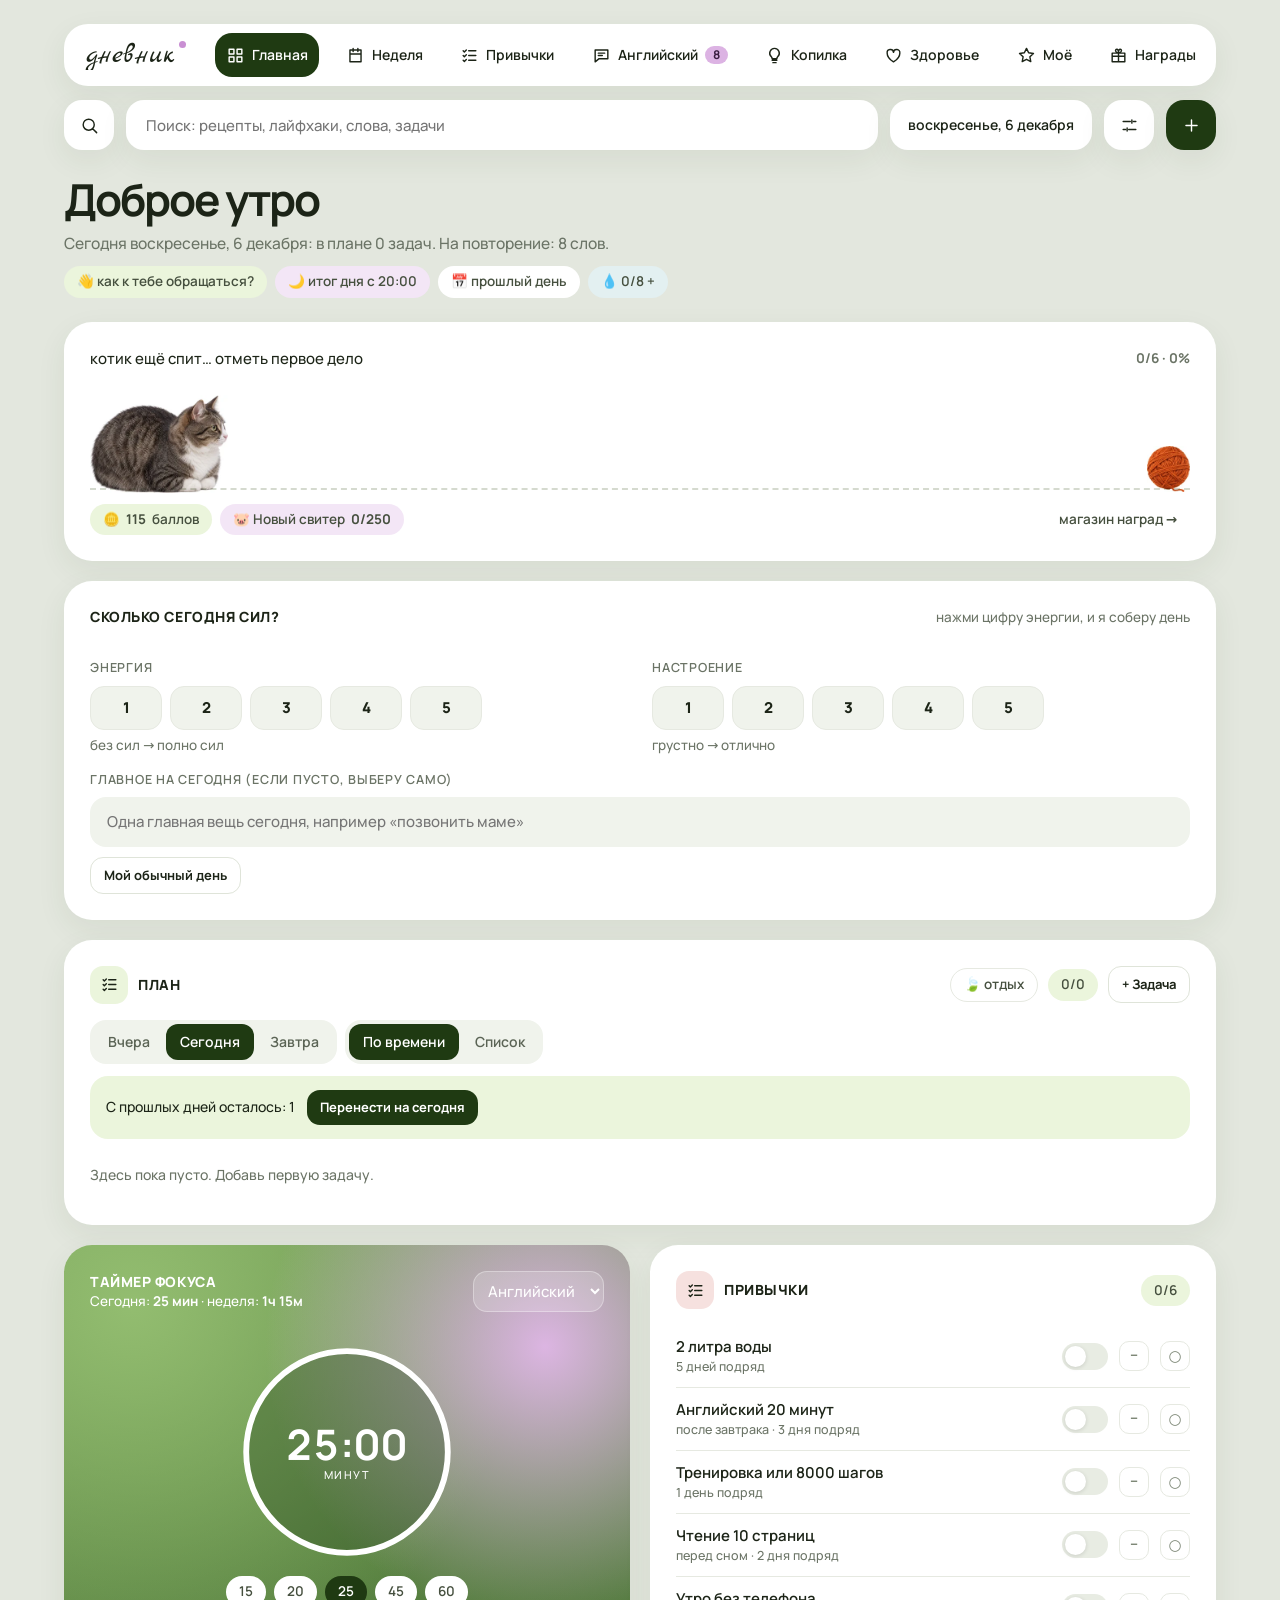
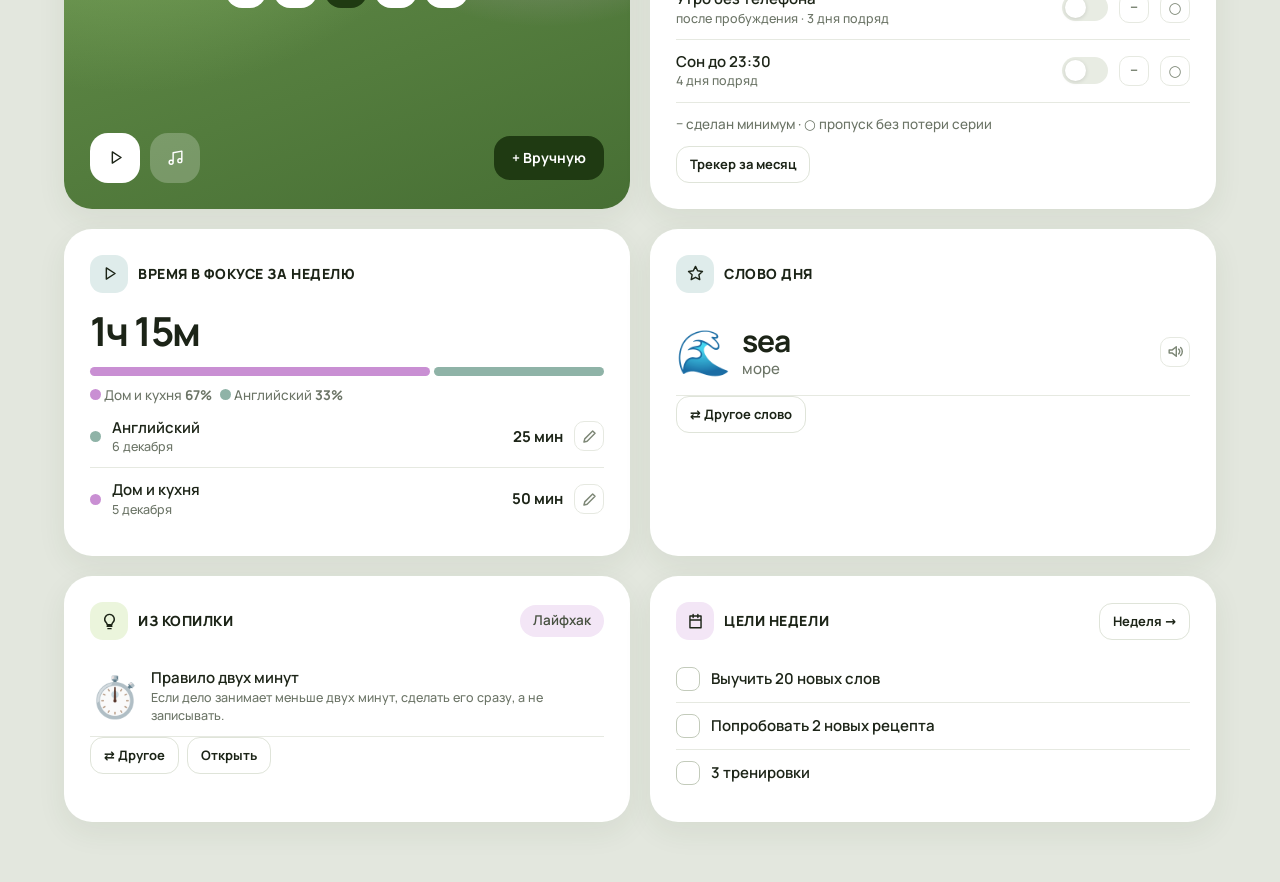
==== commit ef39fdc7: "Кабинет сам собирает план дня Co-Authored-By: Claude Opus 5.5 <noreply@anthropic.com>" ====
--- a/kabinet/index.html
+++ b/kabinet/index.html
@@ -133,7 +133,7 @@
 const KIND={recipe:['Рецепт','Рецепты','🍲'],hack:['Лайфхак','Лайфхаки','💡'],idea:['Идея','Идеи','✨']},SYM=['спазмы','головная боль','усталость','тяга к сладкому','отёки','чувствительность','прилив сил','тревожность'];
 const PH=[{n:'Менструация',e:'🌙',eat:'железо и тепло: гречка, красное мясо или чечевица, зелень, супы, какао',go:'прогулка, мягкая растяжка, спокойная йога. При сильной боли – отдых'},{n:'Фолликулярная',e:'🌱',eat:'белок и свежее: яйца, рыба, овощи, крупы, кефир',go:'энергия растёт: силовая, бег, новые упражнения'},{n:'Овуляция',e:'🌸',eat:'клетчатка и вода: ягоды, листовой салат, орехи, цельные злаки',go:'пик сил: интервалы, танцы, силовая. Не забывай разминку'},{n:'Лютеиновая',e:'🍂',eat:'сытные углеводы и магний: батат, овсянка, бананы, тёмный шоколад',go:'умеренно: пилатес, плавание, ходьба. Ближе к концу – легче'}];
 const COLORS=['#8fb3a7','#c98fd3','#8db76a','#e0a83f','#d98b7e','#7f9ecb'];
-function blank(){return{v:2,name:'',menu:'top',journal:false,langCode:'en-US',langName:'Английский',created:today(),days:{},areas:[],tasks:[],rep:[],goals:[],habits:[],focus:[],timer:{dur:25,area:'',end:null,left:null},words:[],known:[],texts:[],posts:[],ideas:[],bank:[],workouts:[],meals:[],cycle:{starts:[],len:28,per:5},own:[],rewards:[],buys:[],bonus:0}}
+function blank(){return{v:3,name:'',menu:'top',journal:false,langCode:'en-US',langName:'Английский',created:today(),days:{},areas:[],tasks:[],rep:[],goals:[],habits:[],focus:[],timer:{dur:25,area:'',end:null,left:null},words:[],known:[],texts:[],posts:[],ideas:[],bank:[],workouts:[],meals:[],cycle:{starts:[],len:28,per:5},own:[],rewards:[],buys:[],bonus:0,plan:{wake:'08:00',bed:'23:00',work:false,ws:'10:00',we:'18:00',wd:[0,1,2,3,4],eng:true,sport:true,dinner:true,read:true,goal:true}}}
 const FR=['le soir','le matin','la ville','la mer','le pain','la fleur','beaucoup','le chat','la maison','bonjour'];
 function enWords(){return[['evening','вечер','🌆'],['morning','утро','🌅'],['city','город','🏙️'],['sea','море','🌊'],['bread','хлеб','🥖'],['flower','цветок','🌸'],['usually','обычно','🔁'],['kitchen','кухня','🍳'],['window','окно','🪟'],['quiet','тихий','🤫']].map(([w,tr,e],i)=>({id:uid(),w,t:tr,e,box:i%3,next:add(today(),i<8?0:2)}))}
 function enText(){return{id:uid(),title:'A quiet morning by the sea',text:'In the morning I usually walk through the city. The sun is shining and the sea is calm. I buy fresh bread in a small bakery. My cat is still sleeping in the kitchen. In the evening I read a book near the window.'}}
@@ -150,11 +150,13 @@
 const M={'Французский 20 минут: текст и слова':'Английский 20 минут: текст и слова','Французский 20 минут':'Английский 20 минут','Снять рилс про дневник':'Приготовить обед по новому рецепту','Написать план публикаций':'Составить список покупок','Смонтировать рилс':'Разобрать полку на кухне','3 публикации':'Попробовать 2 новых рецепта','Язык':'Английский','Блог':'Дом и кухня'};
 b.tasks.concat(b.goals).forEach(x=>{x.text=M[x.text]||x.text});b.habits.concat(b.areas).forEach(x=>{x.name=M[x.name]||x.name});
 const D0=['Что лежит у меня на столе','День без телефона: что вышло','Подборка: 3 книги месяца'];b.ideas.filter(x=>!D0.includes(x.text)).forEach(x=>b.bank.push({id:uid(),kind:'idea',e:'✨',title:String(x.text||''),tag:'',text:'',ing:'',min:0,link:'',fav:false,done:false}));
-if(b.words.length||b.tasks.length)b.bank.push(...demoBank());b.ideas=[];b.v=2}
+if(b.words.length||b.tasks.length)b.bank.push(...demoBank());b.ideas=[]}
+const DEMO_T=[['Английский 20 минут: текст и слова','09:00',20],['Приготовить обед по новому рецепту','12:00',60],['Прогулка 8000 шагов','18:00',50],['Почитать 10 страниц','21:00',30],['Тренировка','09:30',45],['Разобрать полку на кухне','13:00',60],['Разобрать рабочие задачи','10:00',60],['Итоги недели','19:00',30]];
+function migrate3(b){b.tasks=b.tasks.filter(x=>x.done||x.rep||!DEMO_T.some(d=>d[0]===x.text&&d[1]===x.time&&d[2]===x.dur));b.v=3}
 function demo(){const s=blank(),t=today(),y=add(t,-1),id=uid;
 s.areas=[['Английский'],['Дом и кухня'],['Работа'],['Здоровье']].map((a,i)=>({id:id(),name:a[0],color:COLORS[i]}));const A=s.areas.map(a=>a.id);s.timer.area=A[0];
 const T=(text,o,time,dur,ar,done)=>s.tasks.push({id:id(),text,date:add(t,o),time,dur,area:A[ar],done:!!done});
-T('Английский 20 минут: текст и слова',0,'09:00',20,0);T('Разобрать рабочие задачи',0,'10:00',60,2);T('Приготовить обед по новому рецепту',0,'12:00',60,1);T('Прогулка 8000 шагов',0,'18:00',50,3);T('Почитать 10 страниц',0,'21:00',30,2);T('Составить список покупок',-1,'15:00',40,1);T('Тренировка',1,'09:30',45,3);T('Разобрать полку на кухне',1,'13:00',60,1);T('Итоги недели',2,'19:00',30,2);
+T('Составить список покупок',-1,'15:00',40,1);
 s.rep=[{id:id(),text:'План на неделю',kind:'week',dow:[0],dom:1,start:t,until:add(t,-1),time:'10:00',dur:20,area:A[2]},{id:id(),text:'Оплатить счета',kind:'month',dow:[],dom:10,start:t,until:add(t,-1),time:'',dur:15,area:A[1]}];
 s.goals=['Выучить 20 новых слов','Попробовать 2 новых рецепта','3 тренировки'].map(x=>({id:id(),week:monday(t),text:x,done:false}));
 [['2 литра воды','',5],['Английский 20 минут','после завтрака',3],['Тренировка или 8000 шагов','',1],['Чтение 10 страниц','перед сном',2],['Утро без телефона','после пробуждения',3],['Сон до 23:30','',4]].forEach(([n,a,k],j)=>{const log={};for(let i=1;i<=k;i++)log[add(t,-i)]=1;for(let i=k+2;i<24;i++)if((i*7+j*5)%4)log[add(t,-i)]=i%6==0?'m':1;s.habits.push({id:id(),name:n,anchor:a,log})});
@@ -178,7 +180,7 @@
 b.bank.forEach(x=>{x.kind=KIND[x.kind]?x.kind:'idea';x.title=String(x.title||'');['text','ing','tag','link','e'].forEach(k=>x[k]=String(x[k]||''));x.min=num(x.min,0,0,100000)});b.rep=b.rep.filter(r=>isD(r.start)&&['day','week','month'].includes(r.kind));b.rep.forEach(r=>{r.text=String(r.text||'');r.dow=(Array.isArray(r.dow)?r.dow:[]).map(Number).filter(n=>n>=0&&n<7);r.dom=num(r.dom,1,1,31);r.dur=num(r.dur,30,1,1440);if(!/^([01]\d|2[0-3]):[0-5]\d$/.test(r.time||''))r.time='';if(!isD(r.until))r.until=add(r.start,-1)});b.goals=b.goals.filter(g=>isD(g.week));b.focus=b.focus.filter(f=>isD(f.date));b.focus.forEach(f=>f.min=num(f.min,0,0,1440));b.habits.forEach(h=>h.log=obj(h.log));
 b.workouts.forEach(w=>{w.log=obj(w.log);w.dow=num(w.dow,0,0,6)});b.words.forEach(w=>{w.w=String(w.w||'');w.t=String(w.t||'');w.box=num(w.box,0,0,5);if(!isD(w.next))w.next=today()});b.texts.forEach(t=>t.text=String(t.text||''));b.meals=b.meals.filter(m=>isD(m.date));
 b.own.forEach(o=>{o.items=(Array.isArray(o.items)?o.items:[]).filter(i=>i&&typeof i=='object').map(i=>({...i,id:String(i.id||uid())}))});b.rewards.forEach(r=>{r.price=num(r.price,1,1,1e6);r.saved=num(r.saved,0,0,1e6)});b.buys.forEach(r=>r.price=num(r.price,0,0,1e6));
-const c=b.cycle;c.starts=[...new Set((Array.isArray(c.starts)?c.starts:[]).filter(isD))].sort();c.len=num(c.len,28,18,60);c.per=num(c.per,5,1,12);b.timer.dur=num(b.timer.dur,25,1,180);b.timer.end=typeof b.timer.end=='number'?b.timer.end:null;b.timer.left=typeof b.timer.left=='number'?b.timer.left:null;if(!(x.v>=2))migrate(b);b.areas.forEach(a=>{if(!/^#[0-9a-f]{6}$/i.test(a.color))a.color=COLORS[0]});return b}
+const c=b.cycle;c.starts=[...new Set((Array.isArray(c.starts)?c.starts:[]).filter(isD))].sort();c.len=num(c.len,28,18,60);c.per=num(c.per,5,1,12);b.timer.dur=num(b.timer.dur,25,1,180);b.timer.end=typeof b.timer.end=='number'?b.timer.end:null;b.timer.left=typeof b.timer.left=='number'?b.timer.left:null;if(!(x.v>=2))migrate(b);if(!(x.v>=3))migrate3(b);const pl_=b.plan,bp=blank().plan;for(const k of['wake','bed','ws','we'])if(!/^([01]\d|2[0-3]):[0-5]\d$/.test(pl_[k]))pl_[k]=bp[k];for(const k of['work','eng','sport','dinner','read','goal'])pl_[k]=!!pl_[k];pl_.wd=(Array.isArray(pl_.wd)?pl_.wd:[]).map(Number).filter(n=>n>=0&&n<7);b.tasks.forEach(y=>{y.text=String(y.text||'');if(y.note!=null)y.note=String(y.note)});for(const d in b.days)if(b.days[d].skip&&!Array.isArray(b.days[d].skip))delete b.days[d].skip;b.areas.forEach(a=>{if(!/^#[0-9a-f]{6}$/i.test(a.color))a.color=COLORS[0]});return b}
 let S,bad=false;try{const raw=localStorage.getItem(KEY);if(raw){S=norm(JSON.parse(raw));if(!S)bad=true}}catch(e){bad=true}
 if(bad)try{localStorage.setItem(KEY+'.broken',localStorage.getItem(KEY)||'')}catch(e){}
 if(!S){S=demo();save()}
@@ -214,6 +216,33 @@
 const repNext=r=>{let d=r.start>today()?r.start:today();for(let i=0;i<63;i++,d=add(d,1))if(repHit(r,d))return d;return''};
 function repClear(id,from){S.tasks=S.tasks.filter(t=>!(t.rep===id&&!t.done&&t.date>=from))}
 
+/* ===== кабинет сам собирает день ===== */
+const DINNERS=[['Омлет с овощами',15,'Яйца – 3, помидор, перец, зелень','Обжарить овощи 5 минут, залить яйцами, накрыть на 5–7 минут.'],['Курица с рисом',35,'Куриное филе – 300 г, рис – 150 г, морковь, лук','Обжарить курицу с овощами, добавить рис и 300 мл воды, тушить 20 минут.'],['Гречка с грибами',30,'Гречка – 150 г, шампиньоны – 250 г, лук','Сварить гречку. Обжарить лук с грибами и смешать.'],['Запечённая рыба с картофелем',45,'Рыба – 300 г, картофель – 400 г, масло, лимон','Картофель запекать 20 минут при 200°, добавить рыбу и запекать ещё 20.'],['Чечевичный суп',40,'Красная чечевица – 150 г, морковь, лук, томаты','Обжарить овощи, добавить чечевицу и 1 л воды, варить 25 минут.'],['Тёплый салат с тунцом',15,'Тунец – 1 банка, фасоль – 1 банка, огурец, зелень','Смешать всё с оливковым маслом и лимоном.'],['Паста с курицей и шпинатом',25,'Паста – 200 г, филе – 250 г, шпинат, сливки – 100 мл','Сварить пасту, обжарить курицу, добавить шпинат и сливки, смешать.']];
+const MOVES={soft:[['Спокойная прогулка',25,'Идти в удобном темпе, телефон убрать.'],['Мягкая растяжка',15,'Шея, плечи, спина, бёдра: по 1 минуте на каждое, два круга.']],mid:[['Быстрая прогулка',40,'Темп, при котором ещё можно говорить.'],['Йога для спины',25,'Кошка–корова, собака мордой вниз, поза ребёнка, скрутки: по 5 дыханий, три круга.'],['Тренировка дома',25,'Приседания 12, отжимания от опоры 8, ягодичный мост 15, планка 20 секунд. Три круга.']],hard:[['Силовая дома',35,'Приседания 15, выпады по 10, отжимания 10, мост 20, планка 40 секунд. Четыре круга.'],['Пробежка с ходьбой',35,'Разминка 5 минут, затем 2 минуты бега и 1 минута шага, 8 раз.'],['Интервалы',25,'40 секунд работы, 20 отдыха: прыжки, приседания, скалолаз, планка. Четыре круга.']]};
+const CAP=[0,75,130,210,300,380],RX={eng:/англ|english/i,sport:/трениров|прогул|йог|пробеж|растяж|интервал|силов/i,dinner:/ужин|приготовить/i,read:/чита|книг/i};
+const dayN=d=>Math.floor(Date.UTC(...d.split('-').map((x,i)=>i===1?x-1:+x))/864e5),pick=(l,d,n)=>l[(dayN(d)+n)%l.length];
+function autoItems(d,en){const P=S.plan,r=day(d),skip=r.skip||[],alt=r.alt||{},o=[],ph=phase(d),has=k=>S.tasks.some(x=>x.date===d&&!x.auto&&RX[k].test(x.text)),want=k=>P[k]&&!skip.includes(k),habit=k=>S.habits.find(h=>RX[k].test(h.name))?.id,ev=P.work&&P.wd.includes(dow(d))?mins(P.we):1050;
+if(want('eng')&&!has('eng')&&!S.tasks.some(x=>x.date===d&&x.auto==='eng')){const w=due().length,m=en<3?10:20;o.push({auto:'eng',text:S.langName+' '+m+' минут',dur:m,at:mins(P.wake)+60,note:(w?'Повтори карточки: '+pl(Math.min(w,m),'слово','слова','слов')+'. ':'')+(m>10?'Потом прочитай текст и сделай задание «Вставить слова».':'Этого на сегодня хватит.'),open:'lang',hab:habit('eng'),area:S.areas.find(x=>RX.eng.test(x.name))?.id||''})}
+if(want('sport')&&!S.tasks.some(x=>x.date===d&&(x.auto==='sport'||x.wid))&&!has('sport')){const own=S.workouts.find(w=>w.dow===dow(d)&&!w.log[d]),n=alt.sport||0,easy=en<3||r.rest||(ph&&!ph.late&&ph.i===0),l=easy?MOVES.soft:en>3&&!(ph&&ph.i===3)?MOVES.hard:MOVES.mid,m=pick(l,d,n);if(own&&!n&&!easy)o.push({auto:'sport',text:own.name,dur:35,at:ev,wid:own.id,hab:habit('sport')});else o.push({auto:'sport',text:m[0],dur:m[1],at:ev,note:m[2],hab:habit('sport')})}
+if(want('dinner')&&!has('dinner')&&!S.tasks.some(x=>x.date===d&&x.auto==='dinner')){const l=[...S.bank.filter(x=>x.kind==='recipe'&&!/завтрак|десерт/.test(x.tag)).map(x=>[x.title,Math.min(x.min||30,120),x.ing,x.text]),...DINNERS],q=en<3?l.filter(x=>x[1]<=20):l,m=pick(q.length?q:l,d,alt.dinner||0);o.push({auto:'dinner',text:'Ужин: '+m[0],dur:Math.round(m[1]),at:Math.max(1110,ev+45),note:'Продукты:\n'+m[2]+'\n\nКак готовить:\n'+m[3]})}
+if(want('goal')&&en>2&&!r.rest&&!S.tasks.some(x=>x.date===d&&x.auto==='goal')){const g=S.goals.filter(x=>x.week===monday(d)&&!x.done);if(g.length){const x=pick(g,d,alt.goal||0);o.push({auto:'goal',text:'Шаг к цели: '+x.text,dur:25,at:660,note:'Сделай маленький кусочек. Целиком сегодня не нужно.'})}}
+if(want('read')&&!has('read')&&!S.tasks.some(x=>x.date===d&&x.auto==='read'))o.push({auto:'read',text:en<3?'Почитать 10 минут':'Почитать 20 минут',dur:en<3?10:20,at:mins(P.bed)-75,hab:habit('read')});return o}
+function buildPlan(){const d=today(),r=day(d),en=r.rest?1:+r.energy||3,P=S.plan,late=new Set(S.tasks.filter(x=>x.date<d&&!x.done).map(x=>x.id));pullLate();
+S.tasks=S.tasks.filter(x=>!(x.date===d&&x.auto&&!x.done&&x.id!==S.timer.task));S.tasks.forEach(x=>{if(x.date===d&&x.slot&&!x.done){x.time='';x.slot=false}});
+const now=new Date(),nm=Math.ceil((now.getHours()*60+now.getMinutes())/15)*15,from=Math.max(mins(P.wake)+30,nm);let end=mins(P.bed);if(end<=mins(P.wake))end=1440;end=Math.min(end,1425);
+const busy=S.tasks.filter(x=>x.date===d&&x.time).map(x=>[mins(x.time),mins(x.time)+x.dur]);if(P.work&&P.wd.includes(dow(d))&&mins(P.we)>mins(P.ws))busy.push([mins(P.ws),mins(P.we)]);
+const free=(at,len)=>{for(let m=Math.ceil(at/15)*15;m+len<=end;m+=15)if(!busy.some(([x,y])=>m<y+5&&x<m+len+5))return m;return null},put=(at,len)=>{let m=free(Math.max(from,at),len);if(m===null)m=free(from,len);if(m!==null)busy.push([m,m+len]);return m};
+let load=0;const cap=CAP[en],flex=S.tasks.filter(x=>x.date===d&&!x.time&&!x.done).sort((x,y)=>(y.text===r.main)-(x.text===r.main)||(!!y.rep)-(!!x.rep)||late.has(x.id)-late.has(y.id)||x.dur-y.dur);let rest=0;
+const auto=autoItems(d,en),A1=auto.filter(x=>x.auto==='dinner'),A2=auto.filter(x=>x.auto!=='dinner'),res=A2.filter(x=>x.auto==='eng'||x.auto==='sport').reduce((s,x)=>s+x.dur,0);
+const addA=x=>{const m=put(x.at,x.dur);if(m===null)return;const{at,...y}=x;S.tasks.push({id:uid(),area:'',...y,date:d,time:clock(m),done:false});load+=x.dur};
+A1.forEach(addA);A2.filter(x=>x.auto==='eng'||x.auto==='sport').forEach(addA);
+for(const x of flex){const must=x.rep||x.text===r.main;if(!must&&load+x.dur>cap){rest++;continue}const m=put(mins(P.wake)+90,x.dur);if(m===null){rest++;continue}x.time=clock(m);x.slot=true;load+=x.dur}
+A2.filter(x=>x.auto!=='eng'&&x.auto!=='sport').forEach(x=>{if(x.auto==='read'||load+x.dur<=cap)addA(x)});
+if(!r.main){const l=tasksOf(d).filter(x=>!x.done),m=l.find(x=>!x.auto&&x.slot)||l.find(x=>x.auto==='goal')||l.find(x=>x.auto==='eng')||l[0];if(m)S.days[d]={...day(d),main:m.text}}
+S.days[d]={...day(d),built:true,rest_n:rest};save()}
+function pullLate(){const t=today(),seen=new Set(S.tasks.filter(x=>x.rep&&x.date===t).map(x=>x.rep));S.tasks.filter(x=>x.date<t&&!x.done).sort((x,y)=>y.date.localeCompare(x.date)).forEach(x=>{if(x.auto||(x.rep&&seen.has(x.rep)))del('tasks',x.id);else{x.date=t;x.time='';x.slot=false;if(x.rep)seen.add(x.rep)}})}
+const own_=t=>{delete t.auto;t.slot=false};
+
 const U={page:'home',week:0,hm:0,cm:0,bank:'all',tag:'',rnd:0,bday:0,health:'sport',lang:'text',plan:'time',txt:null,ex:null,card:0,flip:false,itog:null,start:false,own:null,wod:0,mday:null,day0:today(),pd:0};
 const PAGES=[['home','home','Главная'],['week','week','Неделя'],['hab','hab','Привычки'],['lang','lang','Язык'],['bank','bulb','Копилка'],['heart','heart','Здоровье'],['own','own','Моё'],['gift','gift','Награды']];
 const areaOpt=()=>[['','Без раздела'],...S.areas.map(a=>[a.id,a.name])];
@@ -225,17 +254,17 @@
 const seg=(k,opts)=>`<div class="seg">${opts.map(([v,l])=>`<button class="${U[k]===v?'on':''}" data-a="ui" data-k="${k}" data-v="${v}">${l}</button>`).join('')}</div>`;
 const arrows=(k,label)=>`<button class="mini" data-a="step" data-k="${k}" data-n="-1" aria-label="Назад">${I('left')}</button><b>${label}</b><button class="mini" data-a="step" data-k="${k}" data-n="1" aria-label="Вперёд">${I('right')}</button>`;
 function pWelcome(){const h=new Date().getHours();return h<5?'Доброй ночи':h<12?'Доброе утро':h<18?'Добрый день':'Добрый вечер'}
-function home(){const t=today(),d=day(t),ts=tasksOf(t),dn=ts.filter(x=>x.done).length,late=S.tasks.filter(x=>x.date<t&&!x.done),w=due().length,hb=S.habits.filter(h=>hdone(h,t)).length,tot=ts.length+S.habits.length,ok=dn+hb,pc=tot?Math.round(ok/tot*100):0,wo=S.workouts.filter(x=>x.dow===dow(t)&&!x.log[t]),eve=new Date().getHours()>=20;
+function home(){const t=today(),d=day(t),ts=tasksOf(t),dn=ts.filter(x=>x.done).length,late=S.tasks.filter(x=>x.date<t&&!x.done&&!x.auto),w=due().length,hb=S.habits.filter(h=>hdone(h,t)).length,tot=ts.length+S.habits.length,ok=dn+hb,pc=tot?Math.round(ok/tot*100):0,wo=S.workouts.filter(x=>x.dow===dow(t)&&!x.log[t]),eve=new Date().getHours()>=20;
 return `<section class="hi"><div class="bon">hello</div><h1>${pWelcome()}${S.name?', '+esc(S.name):''}</h1><p>Сегодня ${fmtL(t)}: в плане ${pl(ts.length-dn,'задача','задачи','задач')}${wo.length?', тренировка «'+esc(wo[0].name)+'»':''}. На повторение: ${pl(w,'слово','слова','слов')}.</p><div class="chips">${S.name?'':'<button class="chip g" data-a="settings">👋 как к тебе обращаться?</button>'}<button class="chip l" data-a="itog" data-d="${t}">🌙 ${d.closed?'день закрыт':eve?'итог дня':'итог дня с 20:00'}</button><button class="chip" data-a="itog" data-d="${add(t,-1)}">📅 прошлый день</button><button class="chip b" data-a="water" data-n="1" aria-label="Добавить стакан воды">💧 ${d.water||0}/8 +</button>${d.water?'<button class="chip b" data-a="water" data-n="-1" aria-label="Убрать стакан">−</button>':''}</div></section>
 <div class="grid"><section class="card wide"><div class="hd"><span class="catline">${!ok?'котик ещё спит… отметь первое дело':pc<50?'котик проснулся и пошёл':pc<100?'котик уже близко к клубку':'ура, клубок пойман!'}</span><span class="sp"></span><b class="mut">${ok}/${tot} · ${pc}%</b></div><div class="track"><img class="cat ${pc==100?'happy':''}" alt="Котик" src="[data-uri]" style="left:calc((100% - 140px)*${pc/100})"><img class="yarn" alt="Клубок" src="[data-uri]"></div><div class="chips"><button class="chip g" data-a="go" data-v="gift">🪙 <b>${balance()}</b> баллов</button>${S.rewards.filter(r=>r.wish).slice(0,1).map(r=>`<button class="chip l" data-a="go" data-v="gift">🐷 ${esc(r.name)} <b>${r.saved||0}/${r.price}</b></button>`).join('')}<button class="chip" style="margin-left:auto" data-a="go" data-v="gift">магазин наград →</button></div></section>
 ${startCard(d,t,ts)}${(U.itog||(eve&&!d.closed))?itogCard(U.itog||t):''}
 ${planCard(ts,late)}${timerCard()}${habCard(t)}${focusCard()}${wordCard()}${bankCard()}${weekMini()}</div>`}
-function startCard(d,t,ts){if(d.energy&&d.mood&&d.main&&!U.start)return `<section class="card wide"><div class="row" style="padding:0">${ck('mainDone','',d.mainDone)}<div class="t ${d.mainDone?'done':''}"><small>Главное на сегодня</small><span class="tt">${esc(d.main)}</span></div><span class="chip g">⚡ ${d.energy}</span><span class="chip l">🙂 ${d.mood}</span><button class="mini" data-a="startEdit" aria-label="Изменить">${I('edit')}</button></div>${d.energy<=2&&!d.rest?'<div class="note">Сил сегодня мало: сделай только главное, остальное можно перенести на завтра.</div>':''}</section>`;
+function startCard(d,t,ts){if(d.energy&&!U.start)return `<section class="card wide"><div class="row" style="padding:0">${ck('mainDone','',d.mainDone)}<div class="t ${d.mainDone?'done':''}"><small>Главное на сегодня</small><span class="tt">${esc(d.main||"не выбрано")}</span></div><span class="chip g">⚡ ${d.energy}</span>${d.mood?`<span class="chip l">🙂 ${d.mood}</span>`:''}<button class="mini" data-a="startEdit" aria-label="Изменить">${I('edit')}</button></div>${d.built?(l=>`<div class="note">План собран${d.rest?' на день отдыха':' под силы '+d.energy+' из 5'}: ${pl(l.length,'дело','дела','дел')}, ${hm(l.reduce((s,x)=>s+x.dur,0))}.${d.rest_n?' Ещё '+d.rest_n+' без времени: делай, если останутся силы.':''}</div>`)(ts.filter(x=>x.time)):''}<div class="chips" style="margin-top:12px"><button class="btn m" data-a="build">${d.built?'↻ Пересобрать':'✨ Собрать день'}</button><button class="btn s m" data-a="planSet">Мой обычный день</button>${(d.skip||[]).length?'<button class="btn s m" data-a="unskip">Вернуть убранное</button>':''}</div></section>`;
 const sc=(k,l,h)=>`<div><div class="lab">${l}</div><div class="scale">${[1,2,3,4,5].map(n=>`<button class="${d[k]===n?'on':''}" aria-pressed="${d[k]===n}" aria-label="${l} ${n}" data-a="scale" data-k="${k}" data-n="${n}">${n}</button>`).join('')}</div><p class="mut" style="margin-top:6px">${h}</p></div>`;
-return `<section class="card wide"><div class="hd"><h2>Старт дня</h2><span class="sp"></span><span class="mut">ответь, и карточка спрячется</span></div><div class="grid two" style="gap:4px 24px">${sc('energy','Энергия','без сил → полно сил')}${sc('mood','Настроение','грустно → отлично')}</div><div class="lab">Главное на сегодня</div><input class="inp" data-c="main" aria-label="Главное на сегодня" value="${esc(d.main||'')}" placeholder="Одна главная вещь сегодня, например «позвонить маме»"><div class="chips" style="margin-top:10px">${ts.filter(x=>!x.done).slice(0,4).map(x=>`<button class="chip o" data-a="mainSet" data-id="${x.id}">${esc(x.text)}</button>`).join('')}${U.start?'<button class="btn m" data-a="startOk">Готово</button>':''}</div></section>`}
+return `<section class="card wide"><div class="hd"><h2>Сколько сегодня сил?</h2><span class="sp"></span><span class="mut">нажми цифру энергии, и я соберу день</span></div><div class="grid two" style="gap:4px 24px">${sc('energy','Энергия','без сил → полно сил')}${sc('mood','Настроение','грустно → отлично')}</div><div class="lab">Главное на сегодня (если пусто, выберу само)</div><input class="inp" data-c="main" aria-label="Главное на сегодня" value="${esc(d.main||'')}" placeholder="Одна главная вещь сегодня, например «позвонить маме»"><div class="chips" style="margin-top:10px">${ts.filter(x=>!x.done).slice(0,4).map(x=>`<button class="chip o" data-a="mainSet" data-id="${x.id}">${esc(x.text)}</button>`).join('')}${U.start?'<button class="btn m" data-a="startOk">Готово</button>':''}<button class="btn s m" data-a="planSet">Мой обычный день</button></div></section>`}
 function itogCard(dd){const d=day(dd),ts=tasksOf(dd),un=ts.filter(x=>!x.done),w=d.wins||['','',''],doneN=ts.length-un.length;
 return `<section class="card wide" id="itog">${hd('heart','Итог дня · '+fmt(dd),d.closed?'<span class="chip g">✓ закрыт</span>':'','l')}<div class="grid two"><div><div class="lab" style="margin-top:0">День одним словом</div><input class="inp" data-c="word" data-d="${dd}" aria-label="День одним словом" value="${esc(d.word||'')}" placeholder="спокойный"><div class="lab">Что получилось</div>${[0,1,2].map(i=>`<input class="inp" style="margin-bottom:8px" data-c="win" data-d="${dd}" data-i="${i}" aria-label="Что получилось ${i+1}" value="${esc(w[i]||'')}" placeholder="${['например, главное дело','маленькая победа','ещё что-то хорошее'][i]}">`).join('')}</div><div><div class="lab" style="margin-top:0">Что перенести</div>${un.map(x=>`<div class="row"><span class="t">${esc(x.text)}</span><button class="btn s m" data-a="tomorrow" data-id="${x.id}">${dd<today()?'на сегодня':'на завтра'} →</button></div>`).join('')||'<p class="empty">Переносить нечего.</p>'}<p class="mut" style="margin:10px 0">Сделано: ${pl(doneN,'задача','задачи','задач')}, ${pl(S.habits.filter(h=>hdone(h,dd)).length,'привычка','привычки','привычек')}</p><button class="btn" data-a="close" data-d="${dd}">${d.closed?'Открыть день снова':'Закрыть день · +5 🪙'}</button> <button class="btn s" data-a="itogHide">Свернуть</button></div></div></section>`}
-function taskBox(x){return `<div class="task ${x.done?'done':''}" style="border-left-color:${area(x.area)?.color||'#8db76a'}">${ck('task',x.id,x.done)}<div class="t"><button class="tt" data-a="taskEd" data-id="${x.id}">${x.rep?'↻ ':''}${esc(x.text)}</button><div class="mut">${x.time?x.time+'–'+clock(Math.min(1439,mins(x.time)+x.dur))+' · ':''}${hm(x.dur)}</div>${x.done?'':`<div class="chips">${x.time?`<button class="chip" data-a="shift" data-id="${x.id}" data-n="-15">−15 мин</button><button class="chip" data-a="shift" data-id="${x.id}" data-n="15">+15 мин</button>`:''}<button class="chip" data-a="nowTask" data-id="${x.id}">▶ начать сейчас</button><button class="chip" data-a="tomorrow" data-id="${x.id}">→ завтра</button></div>`}</div>${dot(x.area)}</div>`}
+function taskBox(x){return `<div class="task ${x.done?'done':''}" style="border-left-color:${area(x.area)?.color||'#8db76a'}">${ck('task',x.id,x.done)}<div class="t"><button class="tt" data-a="taskEd" data-id="${x.id}">${x.rep?'↻ ':''}${esc(x.text)}</button><div class="mut">${x.time?x.time+'–'+clock(Math.min(1439,mins(x.time)+x.dur))+' · ':''}${hm(x.dur)}</div>${x.done?'':`<div class="chips">${x.time?`<button class="chip" data-a="shift" data-id="${x.id}" data-n="-15">−15 мин</button><button class="chip" data-a="shift" data-id="${x.id}" data-n="15">+15 мин</button>`:''}${x.note?`<button class="chip l" data-a="how" data-id="${x.id}">как?</button>`:''}${x.open?`<button class="chip l" data-a="go" data-v="lang">открыть</button>`:''}${['dinner','sport','goal'].includes(x.auto)?`<button class="chip l" data-a="swap" data-id="${x.id}">⇄ заменить</button>`:''}${x.auto?`<button class="chip" data-a="skip" data-id="${x.id}">не сегодня</button>`:''}<button class="chip" data-a="nowTask" data-id="${x.id}">▶ начать сейчас</button><button class="chip" data-a="tomorrow" data-id="${x.id}">→ завтра</button></div>`}</div>${dot(x.area)}</div>`}
 function planCard(today_,late){const t=today(),dd=add(t,U.pd),ts=U.pd?tasksOf(dd):today_,dn=ts.filter(x=>x.done).length,timed=ts.filter(x=>x.time),free=ts.filter(x=>!x.time);let h='';
 const parts=[['Утро',0,720],['День',720,1080],['Вечер',1080,1440]];
 if(U.plan==='time'){let prev=null;for(const[n,a,b]of parts){const p=timed.filter(x=>mins(x.time)>=a&&mins(x.time)<b);if(!p.length)continue;let first=true;for(const x of p){const m=mins(x.time);if(prev!=null&&m-prev>=15)h+=`<div class="free">свободно ${hm(m-prev)}</div>`;if(first)h+=`<div class="lab">${n}</div>`;first=false;h+=`<div class="slot"><span>${x.time}</span>${taskBox(x)}</div>`;prev=Math.max(prev??0,m+x.dur)}}if(free.length)h+='<div class="lab">Без времени</div>'+free.map(x=>`<div style="margin-bottom:10px">${taskBox(x)}</div>`).join('')}
@@ -249,7 +278,7 @@
 function wordCard(){if(!S.words.length)return `<section class="card">${hd('own','Слово дня')}<p class="empty">Словарь пуст. Добавь первое слово в разделе «Язык».</p></section>`;const i=(Math.floor(D(today())/864e5)+U.wod)%S.words.length,w=S.words[i];return `<section class="card">${hd('own','Слово дня','','b')}<div class="row"><span style="font-size:44px">${esc(w.e||'📝')}</span><div class="t"><span class="big" style="font-size:30px">${esc(w.w)}</span><small style="font-size:15px">${esc(w.t)}</small></div><button class="mini" data-a="say" data-t="${esc(w.w)}" aria-label="Озвучить">${I('snd')}</button></div><button class="btn s m" data-a="step" data-k="wod" data-n="1">⇄ Другое слово</button></section>`}
 function weekMini(){const m=monday(today()),g=S.goals.filter(x=>x.week===m);return `<section class="card">${hd('week','Цели недели','<button class="btn s m" data-a="go" data-v="week">Неделя →</button>','l')}${g.map(x=>`<div class="row ${x.done?'done':''}">${ck('goal',x.id,x.done)}<span class="t">${esc(x.text)}</span></div>`).join('')||'<p class="empty">На эту неделю целей ещё нет.</p>'}</section>`}
 function repCard(){return `<section class="card" style="margin-top:20px">${hd('week','Постоянные задачи',addB('repEd','Постоянная'),'b')}${S.rep.map(r=>{const n=repNext(r);return `<div class="row"><span>↻</span><div class="t">${esc(r.text)}<small>${repText(r)}${r.time?' в '+r.time:''}${n?' · ближайшая '+fmt(n):''}</small></div>${dot(r.area)}${ed('repEd',r.id)}</div>`}).join('')||'<p class="empty">Например, «полить цветы» по понедельникам или «оплатить счета» каждый месяц 10-го числа.</p>'}</section>`}
-function week(){const m=add(monday(today()),U.week*7),e=add(m,6),g=S.goals.filter(x=>x.week===m),ts=S.tasks.filter(x=>x.date>=m&&x.date<=e),late=S.tasks.filter(x=>x.date<today()&&!x.done);return hero('Неделя и задачи',`${fmt(m)} – ${fmt(e)}`,[[ts.filter(x=>x.done).length+'/'+ts.length,'задач'],[g.filter(x=>x.done).length+'/'+g.length,'целей'],[hm(sum(S.focus.filter(f=>f.date>=m&&f.date<=e))),'в фокусе']])+`<div class="hd">${arrows('week',U.week?fmt(m)+' – '+fmt(e):'Эта неделя')}<span class="sp"></span>${late.length?`<button class="btn m" data-a="carry">Перенести невыполненное (${late.length})</button>`:''}</div><section class="card" style="margin-bottom:20px">${hd('own','Цели недели',addB('goalEd','Цель',`data-d="${m}"`),'l')}${g.map(x=>`<div class="row ${x.done?'done':''}">${ck('goal',x.id,x.done)}<span class="t">${esc(x.text)}</span>${ed('goalEd',x.id)}</div>`).join('')||'<p class="empty">Выбери 1–3 цели на неделю.</p>'}${g.some(x=>!x.done)?`<button class="btn s m" data-a="goalNext" data-d="${m}">Незакрытые цели → на следующую неделю</button>`:''}</section><div class="week">${WD.map((w,i)=>{const d=add(m,i);return `<section class="card ${d===today()?'now':''}"><div class="hd" style="margin-bottom:6px"><b>${w}</b><span class="mut">${D(d).getDate()}</span><span class="sp"></span><button class="mini" data-a="taskEd" data-d="${d}" aria-label="Добавить задачу, ${fmt(d)}">+</button></div>${tasksOf(d).map(x=>`<div class="row ${x.done?'done':''}">${ck('task',x.id,x.done)}<button class="t" data-a="taskEd" data-id="${x.id}">${x.rep?'↻ ':''}${esc(x.text)}${x.time?`<small>${x.time}</small>`:''}</button></div>`).join('')}</section>`}).join('')}</div>${repCard()}`}
+function week(){const m=add(monday(today()),U.week*7),e=add(m,6),g=S.goals.filter(x=>x.week===m),ts=S.tasks.filter(x=>x.date>=m&&x.date<=e),late=S.tasks.filter(x=>x.date<today()&&!x.done&&!x.auto);return hero('Неделя и задачи',`${fmt(m)} – ${fmt(e)}`,[[ts.filter(x=>x.done).length+'/'+ts.length,'задач'],[g.filter(x=>x.done).length+'/'+g.length,'целей'],[hm(sum(S.focus.filter(f=>f.date>=m&&f.date<=e))),'в фокусе']])+`<div class="hd">${arrows('week',U.week?fmt(m)+' – '+fmt(e):'Эта неделя')}<span class="sp"></span>${late.length?`<button class="btn m" data-a="carry">Перенести невыполненное (${late.length})</button>`:''}</div><section class="card" style="margin-bottom:20px">${hd('own','Цели недели',addB('goalEd','Цель',`data-d="${m}"`),'l')}${g.map(x=>`<div class="row ${x.done?'done':''}">${ck('goal',x.id,x.done)}<span class="t">${esc(x.text)}</span>${ed('goalEd',x.id)}</div>`).join('')||'<p class="empty">Выбери 1–3 цели на неделю.</p>'}${g.some(x=>!x.done)?`<button class="btn s m" data-a="goalNext" data-d="${m}">Незакрытые цели → на следующую неделю</button>`:''}</section><div class="week">${WD.map((w,i)=>{const d=add(m,i);return `<section class="card ${d===today()?'now':''}"><div class="hd" style="margin-bottom:6px"><b>${w}</b><span class="mut">${D(d).getDate()}</span><span class="sp"></span><button class="mini" data-a="taskEd" data-d="${d}" aria-label="Добавить задачу, ${fmt(d)}">+</button></div>${tasksOf(d).map(x=>`<div class="row ${x.done?'done':''}">${ck('task',x.id,x.done)}<button class="t" data-a="taskEd" data-id="${x.id}">${x.rep?'↻ ':''}${esc(x.text)}${x.time?`<small>${x.time}</small>`:''}</button></div>`).join('')}</section>`}).join('')}</div>${repCard()}`}
 const mBase=n=>{const d=new Date();return new Date(d.getFullYear(),d.getMonth()+n,1)},mDays=b=>new Date(b.getFullYear(),b.getMonth()+1,0).getDate();
 function calGrid(b,fn){let h=WD.map(w=>`<div class="w">${w}</div>`).join('');const off=(b.getDay()+6)%7;h+='<div></div>'.repeat(off);for(let i=1;i<=mDays(b);i++)h+=fn(iso(new Date(b.getFullYear(),b.getMonth(),i)),i);return h}
 function hab(){const b=mBase(U.hm),n=mDays(b),t=today(),ds=Array.from({length:n},(_,i)=>iso(new Date(b.getFullYear(),b.getMonth(),i+1))),past=ds.filter(d=>d<=t),tot=past.length*S.habits.length,dn=past.reduce((a,d)=>a+S.habits.filter(h=>hdone(h,d)).length,0),best=Math.max(0,...S.habits.map(streak));return hero('Привычки','Маленькие шаги, которые видно. Минимум тоже засчитывается.',[[S.habits.filter(h=>hdone(h,t)).length+'/'+S.habits.length,'сегодня'],[best,'лучшая серия'],[tot?Math.round(dn/tot*100)+'%':'0%','за месяц']])+`<div class="grid"><section class="card wide"><div class="hd">${arrows('hm',MN[b.getMonth()]+' '+b.getFullYear())}<span class="sp"></span>${addB('habEd','Привычка')}</div><div class="scroll"><table class="hab"><tr><th></th>${ds.map((d,i)=>`<th class="${d===t?'now':''}">${i+1}</th>`).join('')}</tr>${S.habits.map(h=>`<tr><td><button data-a="habEd" data-id="${h.id}" style="text-align:left">${esc(h.name)} ✎</button></td>${ds.map(d=>{const v=h.log[d];return `<td><button class="cell ${v===1?'y':v==='m'?'m':v==='s'?'s':''}" ${d>t?'disabled':''} data-a="habC" data-id="${h.id}" data-d="${d}" aria-label="${esc(h.name)}, ${fmt(d)}: ${v===1?'сделано':v==='m'?'минимум':v==='s'?'пропуск':'нет отметки'}"></button></td>`}).join('')}</tr>`).join('')}</table></div><div class="chips" style="margin-top:12px"><span class="mut"><i class="dot" style="background:var(--dark)"></i> сделано</span><span class="mut"><i class="dot" style="background:var(--lime)"></i> минимум</span><span class="mut"><i class="dot" style="background:#e6c6eb"></i> пропуск</span><span class="mut">нажимай на клетку, чтобы менять</span></div></section>${habCard(t)}<section class="card">${hd('week','Закрытые дни','','l')}<div class="cal rings">${calGrid(b,(d,i)=>`<div class="d ${day(d).closed?'c':''} ${d===t?'now':''}"><span>${i}</span></div>`)}</div><p class="mut" style="margin-top:14px">Кольцо появляется, когда закрываешь день в «итоге дня».</p></section></div>`}
@@ -284,7 +313,7 @@
 function gift(){const b=balance();return hero('Награды','1 балл за задачу или привычку, +5 за закрытый день.',[[b,'баллов'],[S.buys.length,'получено']])+`<div class="grid">${[[false,'Магазин наград'],[true,'Вишлист и копилка']].map(([wish,n])=>`<section class="card">${hd('gift',n,addB('rewEd','Добавить',`data-w="${wish?1:''}"`),wish?'l':'')}${S.rewards.filter(r=>!!r.wish===wish).map(r=>`<div class="row"><span style="font-size:27px">${esc(r.e||'🎁')}</span><div class="t">${esc(r.name)}<small>${wish?(r.saved||0)+' из '+r.price:pl(r.price,'балл','балла','баллов')}</small>${wish?`<div class="pb"><i style="width:${Math.min(100,(r.saved||0)/r.price*100)}%"></i></div>`:''}</div>${wish&&(r.saved||0)<r.price?`<button class="btn s m" data-a="put" data-id="${r.id}">+10</button>`:`<button class="btn s m" data-a="buy" data-id="${r.id}">Получить</button>`}${ed('rewEd',r.id)}</div>`).join('')||'<p class="empty">Пока пусто.</p>'}</section>`).join('')}<section class="card wide">${hd('own','Уже получено')}${S.buys.slice().reverse().map(x=>`<div class="row"><div class="t">${esc(x.name)}<small>${esc(x.date)}</small></div><b>${x.price}</b><button class="mini" data-a="unbuy" data-id="${x.id}" aria-label="Отменить покупку" title="Отменить">×</button></div>`).join('')||'<p class="empty">Первая награда впереди.</p>'}</section></div>`}
 
 const VIEW={home,week,hab,lang,bank,heart,own,gift};let noise=null;
-function render(){ensure(add(today(),35));if(U.page==='week')ensure(add(monday(today()),U.week*7+6));document.body.className=(S.menu==='side'?'side ':'')+(S.journal?'journal':'');const badge={week:tasksOf(today()).filter(x=>!x.done).length,lang:due().length},old=$('.nav')?.scrollLeft||0;
+function render(){S.tasks=S.tasks.filter(x=>!(x.auto&&!x.done&&x.date<today()));ensure(add(today(),35));if(U.page==='week')ensure(add(monday(today()),U.week*7+6));document.body.className=(S.menu==='side'?'side ':'')+(S.journal?'journal':'');const badge={week:tasksOf(today()).filter(x=>!x.done).length,lang:due().length},old=$('.nav')?.scrollLeft||0;
 $('#nav').innerHTML=`<div class="logo">${esc(S.name||'дневник')}<i></i></div>`+PAGES.map(([id,ic,l])=>`<button class="${U.page===id?'on':''}" ${U.page===id?'aria-current="page"':''} data-a="go" data-v="${id}">${I(ic)}${id==='lang'?esc(S.langName):l}${badge[id]?`<b>${badge[id]}</b>`:''}</button>`).join('');$('#nav').scrollLeft=old;
 $('#date').textContent=fmtL(today());$('#main').innerHTML=VIEW[U.page]();const sc=$('.scroll'),th=$('.hab th.now');if(sc&&th)sc.scrollLeft=Math.max(0,th.offsetLeft-sc.clientWidth+60);tick()}
 function go(p){U.page=VIEW[p]?p:'home';U.ex=null;try{history.replaceState(null,'','#'+U.page)}catch(e){}render();scrollTo(0,0);const b=$('#nav .on'),n=$('#nav');if(b)n.scrollLeft=b.offsetLeft-n.clientWidth/2+b.offsetWidth/2}
@@ -301,7 +330,7 @@
 f.onsubmit=e=>{e.preventDefault();const x={text:el.text.value.trim(),date:el.date.value,time:el.time.value,dur:+el.dur.value,area:el.area.value},k=el.kind.value,wds=$$('[name=wd]:checked',f).map(i=>+i.value);if(!x.text)return;
 const one=el.scope?.value==='one'||(k==='once'&&!r);
 if(!one&&k==='week'&&!wds.length)return toast('Выбери хотя бы один день');closeModal();
-if(one){if(t)Object.assign(t,x);else S.tasks.push({id:uid(),...x,done:false})}
+if(one){if(t){own_(t);Object.assign(t,x)}else S.tasks.push({id:uid(),...x,done:false})}
 else{const from=repId?today():r?(t.date<x.date?t.date:x.date):null;
 if(r){repClear(r.id,from);if(t&&!t.done)del('tasks',t.id)}else if(t&&!t.done)del('tasks',t.id);
 if(k==='once'){if(r){del('rep',r.id);S.tasks.forEach(y=>{if(y.rep===r.id)delete y.rep})}if(!t?.done)S.tasks.push({id:uid(),...x,done:false})}
@@ -321,15 +350,20 @@
 wipe:()=>ask('Удалить все записи?','Кабинет станет пустым. Сначала лучше сделать экспорт.','Удалить всё',()=>{const o=S;S=blank();S.name=o.name;S.menu=o.menu;S.journal=o.journal;S.areas=o.areas;save();go('home')}),
 areaEd:d=>edit('areas',d.id,'Раздел',[['name','Название','text','req'],['color','Цвет','color']],{name:'',color:COLORS[S.areas.length%6]}),
 water:d=>{setDay(today(),{water:Math.max(0,(day(today()).water||0)+ +d.n)});render()},
-scale:d=>{setDay(today(),{[d.k]:+d.n});render()},mainSet:d=>{setDay(today(),{main:get('tasks',d.id).text});render()},mainDone:()=>{const m=!day(today()).mainDone;setDay(today(),{mainDone:m});render()},startEdit:()=>{U.start=true;render()},startOk:()=>{U.start=false;render()},
+scale:d=>{const k=today(),was=day(k).energy;setDay(k,{[d.k]:+d.n});if(d.k==='energy'&&was!==+d.n){buildPlan();toast('День собран')}render()},mainSet:d=>{setDay(today(),{main:get('tasks',d.id).text});render()},mainDone:()=>{const m=!day(today()).mainDone;setDay(today(),{mainDone:m});render()},startEdit:()=>{U.start=true;render()},startOk:()=>{U.start=false;render()},
 itog:d=>{U.itog=d.d;render();$('#itog')?.scrollIntoView({behavior:'smooth',block:'center'})},itogHide:()=>{if(U.itog){U.itog=null;render()}if($('#itog'))$('#itog').remove()},
 close:d=>{const c=!day(d.d).closed;setDay(d.d,{closed:c});if(c){confetti();toast('День закрыт, +5 баллов');U.itog=null}else U.itog=d.d;render()},
-pd:d=>{U.pd=+d.n;render()},rest:()=>{setDay(today(),{rest:!day(today()).rest});render()},
-task:d=>{const t=get('tasks',d.id);t.done=!t.done;save();if(t.done&&t.date===today()&&tasksOf(today()).every(x=>x.done)&&S.habits.every(h=>hdone(h,today())))confetti();render()},
-taskEd:d=>taskForm(d.id,d.d),repEd:d=>taskForm(null,d.id?null:'rep',d.id),shift:d=>{const t=get('tasks',d.id);t.time=clock(Math.min(1425,Math.max(0,mins(t.time)+ +d.n)));save();render()},
-tomorrow:d=>{const t=get('tasks',d.id);t.date=t.date<today()?today():add(t.date,1);save();toast('Перенесено: '+fmt(t.date));render()},
-nowTask:d=>{const t=get('tasks',d.id);if(S.timer.end||S.timer.left!=null)return toast('Сначала останови текущий таймер');const n=new Date();t.date=today();t.time=p2(n.getHours())+':'+p2(n.getMinutes());S.timer={dur:Math.min(180,t.dur),area:t.area,end:Date.now()+Math.min(180,t.dur)*6e4,left:null};try{ac()}catch(e){}save();render();toast('Таймер запущен')},
-carry:()=>{const t=today(),seen=new Set(S.tasks.filter(x=>x.rep&&x.date===t).map(x=>x.rep));S.tasks.filter(x=>x.date<t&&!x.done).sort((x,y)=>y.date.localeCompare(x.date)).forEach(x=>{if(x.rep&&seen.has(x.rep))del('tasks',x.id);else{x.date=t;if(x.rep)seen.add(x.rep)}});save();render();toast('Перенесено на сегодня')},
+pd:d=>{U.pd=+d.n;render()},rest:()=>{setDay(today(),{rest:!day(today()).rest});if(day(today()).built)buildPlan();render()},
+task:d=>{const t=get('tasks',d.id);t.done=!t.done;if(t.hab){const h=get('habits',t.hab);if(h){if(t.done&&!h.log[t.date]){h.log[t.date]=1;t.habSet=true}else if(!t.done&&t.habSet){delete h.log[t.date];t.habSet=false}}}if(t.wid){const w=get('workouts',t.wid);if(w){if(t.done)w.log[t.date]=1;else delete w.log[t.date]}}save();if(t.done&&t.date===today()&&tasksOf(today()).every(x=>x.done)&&S.habits.every(h=>hdone(h,today())))confetti();render()},
+taskEd:d=>taskForm(d.id,d.d),repEd:d=>taskForm(null,d.id?null:'rep',d.id),shift:d=>{const t=get('tasks',d.id);own_(t);t.time=clock(Math.min(1425,Math.max(0,mins(t.time)+ +d.n)));save();render()},
+tomorrow:d=>{const t=get('tasks',d.id);own_(t);if(t.date===today())t.time='';t.date=t.date<today()?today():add(t.date,1);save();toast('Перенесено: '+fmt(t.date));render()},
+nowTask:d=>{const t=get('tasks',d.id);if(S.timer.end||S.timer.left!=null)return toast('Сначала останови текущий таймер');const n=new Date();own_(t);t.date=today();t.time=p2(n.getHours())+':'+p2(n.getMinutes());S.timer={dur:Math.min(180,t.dur),area:t.area,end:Date.now()+Math.min(180,t.dur)*6e4,left:null};try{ac()}catch(e){}save();render();toast('Таймер запущен')},
+carry:()=>{pullLate();if(day(today()).built)buildPlan();save();render();toast('Перенесено на сегодня')},
+build:()=>{buildPlan();render();toast('День собран заново')},unskip:()=>{setDay(today(),{skip:[]});buildPlan();render()},
+skip:d=>{const t=get('tasks',d.id);if(t.auto)setDay(today(),{skip:[...new Set([...(day(today()).skip||[]),t.auto])]});del('tasks',t.id);save();render();toast('Убрано на сегодня')},
+swap:d=>{const t=get('tasks',d.id),k=t.auto,r=day(today()),en=r.rest?1:+r.energy||3,old=t.text;if(!k)return;del('tasks',t.id);let x;for(let i=1;i<10;i++){setDay(today(),{alt:{...(day(today()).alt||{}),[k]:((day(today()).alt||{})[k]||0)+1}});x=autoItems(today(),en).find(y=>y.auto===k);if(!x||x.text!==old)break}if(x){const{at,...y}=x;S.tasks.push({id:uid(),area:'',...y,date:t.date,time:t.time,done:false})}else S.tasks.push(t);save();render()},
+how:d=>{const t=get('tasks',d.id);modal(`<h3>${esc(t.text)}</h3><p style="white-space:pre-wrap">${esc(t.note)}</p><div class="btns"><button class="btn" data-a="shut">Понятно</button></div>`)},
+planSet:()=>form('Мой обычный день',[['wake','Просыпаюсь','time','req'],['bed','Ложусь','time','req'],['work','Есть рабочие часы, их не занимать','check'],['ws','Работа с','time'],['we','Работа до','time'],['wdt','Рабочие дни','sel',[['5','Пн–Пт'],['6','Пн–Сб'],['7','Каждый день']]],['eng','Добавлять английский','check'],['sport','Добавлять движение','check'],['dinner','Предлагать ужин','check'],['goal','Добавлять шаг к цели недели','check'],['read','Добавлять чтение','check']],{...S.plan,wdt:S.plan.wd.length},r=>{const{wdt,...x}=r;S.plan={...S.plan,...x,ws:x.ws||S.plan.ws,we:x.we||S.plan.we,wd:[0,1,2,3,4,5,6].slice(0,+wdt)};if(day(today()).built)buildPlan()}),
 goal:d=>{const g=get('goals',d.id);g.done=!g.done;save();render()},goalEd:d=>edit('goals',d.id,'Цель недели',[['text','Цель','text','req']],{text:'',week:d.d,done:false}),goalNext:d=>{S.goals.filter(x=>x.week===d.d&&!x.done).forEach(x=>x.week=add(x.week,7));save();render();toast('Цели перенесены')},
 tDur:d=>{S.timer.dur=+d.n;save();render()},tRun:()=>{const t=S.timer;if(t.end){t.left=tleft();t.end=null}else{t.end=Date.now()+tleft();t.left=null;try{ac()}catch(e){}}save();render()},tStop:()=>finish(false),music:()=>{music();toast(noise?'Мягкий шум включён':'Шум выключен')},
 focEd:d=>edit('focus',d.id,'Время в фокусе',[['area','Раздел','sel',areaOpt()],['min','Минут','number'],['date','День','date']],{area:S.timer.area,min:25,date:today()}),
@@ -367,7 +401,7 @@
 hit:d=>{if(d.own)U.own=d.own;if(d.txt)U.txt=d.txt;if(d.k)U[d.k]=d.k==='week'?+d.kv:d.kv;$('#q').value='';$('#found').hidden=true;go(d.v)}};
 function cycForm(old,d){form('Начало месячных',[['d','Первый день','date']],{d},r=>{if(r.d>today()){toast('Дата не может быть в будущем');return}const s=S.cycle.starts.filter(x=>x!==old);s.push(r.d);S.cycle.starts=[...new Set(s)].sort()},old?()=>{S.cycle.starts=S.cycle.starts.filter(x=>x!==old)}:null)}
 document.addEventListener('click',e=>{if(!e.target.closest('.top'))$('#found').hidden=true;const b=e.target.closest('[data-a]');if(b&&A[b.dataset.a])A[b.dataset.a]({...b.dataset})});
-document.addEventListener('change',e=>{const k=e.target.dataset?.c,v=e.target.value,d=e.target.dataset;if(k==='main'){setDay(today(),{main:v.trim()});const r=day(today());if(r.energy&&r.mood&&r.main&&!U.start)setTimeout(render,200)}else if(k==='word')setDay(d.d,{word:v.trim()});else if(k==='win'){const w=[...(day(d.d).wins||['','',''])];w[+d.i]=v.trim();setDay(d.d,{wins:w})}else if(k==='tArea'){S.timer.area=v;save()}else if(k==='mday'){if(v){U.mday=v;render()}}});
+document.addEventListener('change',e=>{const k=e.target.dataset?.c,v=e.target.value,d=e.target.dataset;if(k==='main'){setDay(today(),{main:v.trim()});const r=day(today());if(r.energy&&!U.start)setTimeout(render,200)}else if(k==='word')setDay(d.d,{word:v.trim()});else if(k==='win'){const w=[...(day(d.d).wins||['','',''])];w[+d.i]=v.trim();setDay(d.d,{wins:w})}else if(k==='tArea'){S.timer.area=v;save()}else if(k==='mday'){if(v){U.mday=v;render()}}});
 document.addEventListener('input',e=>{const d=e.target.dataset;if(d?.c==='gap'&&U.ex)U.ex.v[d.i]=e.target.value;if(e.target.id==='q')search(e.target.value)});
 document.addEventListener('keydown',e=>{if(e.key==='Escape')$('#found').hidden=true;if(e.key==='Enter'&&e.target.dataset?.c==='main')e.target.blur()});
 function search(q){q=q.trim().toLowerCase();const f=$('#found');if(q.length<2){f.hidden=true;return}const R=[],ad=(t,l,v,x='')=>{if(String(t).toLowerCase().includes(q))R.push(`<button data-a="hit" data-v="${v}" ${x}>${esc(String(t).slice(0,90))}<span>${l}</span></button>`)};S.words.forEach(x=>ad(x.w+' – '+x.t,'слово','lang','data-k="lang" data-kv="dict"'));S.texts.forEach(x=>ad(x.title+' '+x.text,'текст','lang',`data-k="lang" data-kv="text" data-txt="${x.id}"`));S.tasks.forEach(x=>ad(x.text,'задача · '+fmt(x.date),'week',`data-k="week" data-kv="${diff(monday(today()),monday(x.date))/7}"`));S.goals.forEach(x=>ad(x.text,'цель','week'));S.habits.forEach(x=>ad(x.name,'привычка','hab'));S.bank.forEach(x=>ad(x.title+' '+x.ing+' '+x.text+' '+x.tag,KIND[x.kind][0].toLowerCase(),'bank','data-k="bank" data-kv="all"'));S.workouts.forEach(x=>ad(x.name,'тренировка','heart','data-k="health" data-kv="sport"'));S.own.forEach(o=>o.items.forEach(x=>ad(x.title+' '+(x.note||''),esc(o.name),'own',`data-own="${o.id}"`)));S.rewards.forEach(x=>ad(x.name,'награда','gift'));f.innerHTML=R.slice(0,20).join('')||'<p class="empty" style="padding:14px">Ничего не нашлось</p>';f.hidden=false}
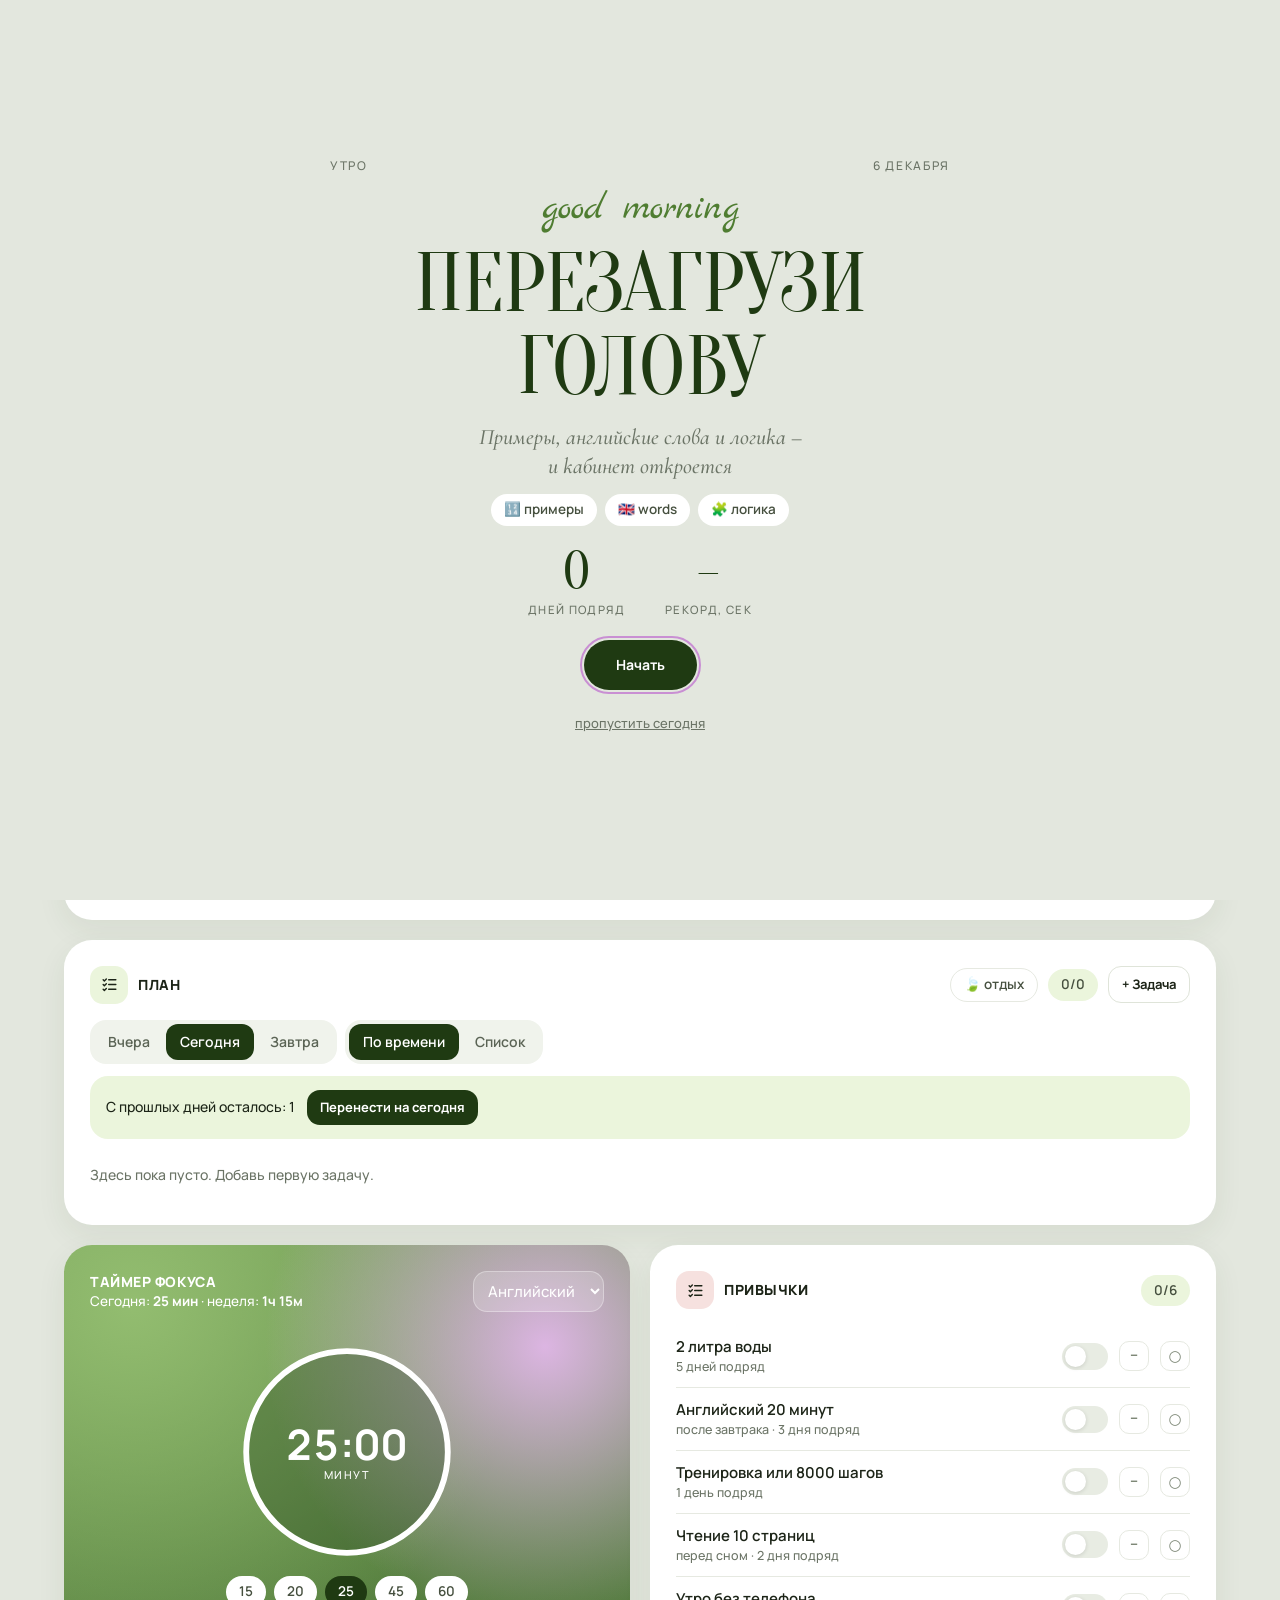
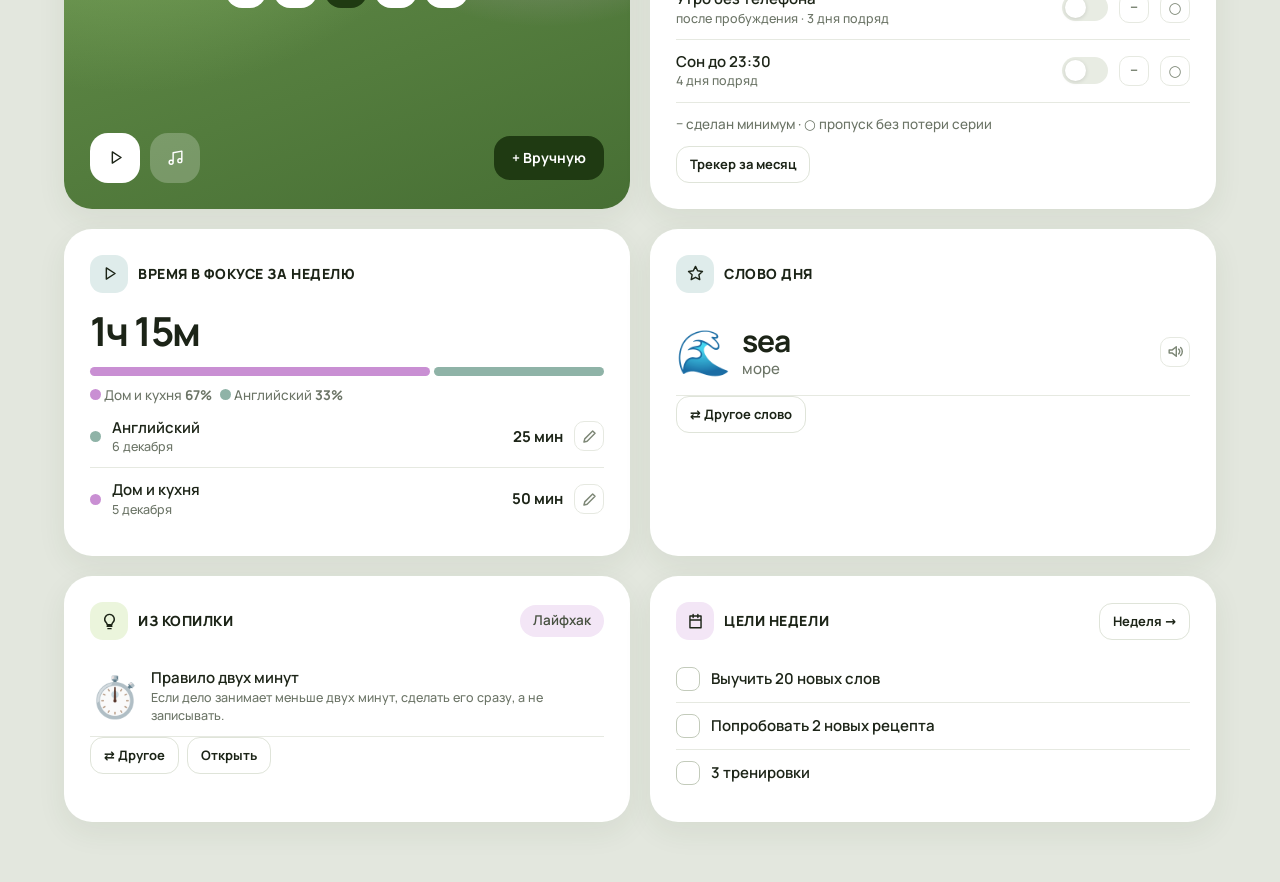
==== commit f879f30e: "Кабинет: награды в деньгах и разминка при входе Co-Authored-By: Claude Opus 5.5 <noreply@anthropic.c" ====
--- a/kabinet/index.html
+++ b/kabinet/index.html
@@ -109,6 +109,10 @@
 .bk{display:flex;flex-direction:column;gap:4px}.bk .hd{margin-bottom:8px;flex-wrap:nowrap}.bt{text-align:left;margin-bottom:14px;overflow-wrap:anywhere}.bt p{margin-top:5px}
 .modal .ing{display:flex;gap:10px;padding:7px 0;font-size:15px;color:var(--ink);margin:0;border-bottom:1px solid var(--line)}.ing input{accent-color:var(--dark);width:18px;height:18px;flex:none}.ing input:checked+span{text-decoration:line-through;opacity:.5}.modal ol{margin:0;padding-left:22px}.modal li{margin-bottom:6px}.modal a{color:var(--dark);font-weight:700}
 fieldset{border:0;padding:0;margin:0 0 12px;display:flex;gap:6px;flex-wrap:wrap}legend{font-size:13px;color:var(--mut);margin-bottom:5px}.modal .wd{margin:0;position:relative}.wd input{position:absolute;opacity:0;inset:0}.wd span{display:grid;place-items:center;width:46px;height:40px;border-radius:13px;background:var(--soft);font-weight:700;font-size:14px;color:var(--ink);cursor:pointer}.wd input:checked+span{background:var(--dark);color:#fff}.wd input:focus-visible+span{outline:2px solid var(--lil)}
+.rws{display:grid;grid-template-columns:repeat(auto-fill,minmax(225px,1fr));gap:16px;margin-bottom:26px;align-items:stretch}.rw{padding:14px;display:flex;flex-direction:column;gap:8px}.rw .ph{height:190px;border-radius:18px;background:var(--soft);overflow:hidden;display:grid;place-items:center;place-content:center;width:100%}.rw .ph img{width:100%;height:190px;object-fit:cover}.rw .ph span{font-size:60px;line-height:1.2}.rw .ph small{color:var(--mut)}.rw h3{overflow-wrap:anywhere}.pr{display:flex;justify-content:space-between}.pr a{color:var(--mut);font-size:13px}.rw .act{margin-top:auto;flex-wrap:nowrap}.rw .act .btn{flex:1;white-space:nowrap}.rw .chips{gap:5px}.rw .chip{padding:5px 10px;font-size:13px}.how{margin:0;padding-left:22px}.how li{margin-bottom:8px}.pv{max-width:140px;max-height:140px;border-radius:14px;display:block;margin-bottom:8px}.modal [data-prev]{margin-bottom:12px}
+#gate{position:fixed;inset:0;z-index:48;background:var(--bg);overflow:auto;display:flex;padding:24px 18px}.gi{margin:auto;width:min(620px,100%);display:flex;flex-direction:column;align-items:center;text-align:center;gap:14px}.gt{display:flex;justify-content:space-between;width:100%;font-size:12px;letter-spacing:.14em;text-transform:uppercase;color:var(--mut)}.gs{font:400 38px/1.1 'Marck Script',cursive;color:#4f7d31}#gate h1{font:400 84px/.98 Oranienbaum,Georgia,serif;text-transform:uppercase;letter-spacing:-.01em;color:var(--dark)}.gp{font:italic 500 22px/1.3 'Cormorant Infant',Georgia,serif;color:var(--mut);max-width:330px}.gi .chips{justify-content:center}.gn{display:flex;gap:40px;margin:6px 0}.gn b{display:block;font:400 52px/1 Oranienbaum,Georgia,serif;color:var(--dark)}.gn span{font-size:11.5px;letter-spacing:.12em;text-transform:uppercase;color:var(--mut)}.gi>.btn{padding:15px 32px;border-radius:26px}.gk{color:var(--mut);font-size:13px;text-decoration:underline;padding:10px}.gb{display:flex;gap:6px}.gb i{width:26px;height:6px;border-radius:6px;background:#cdd4c6}.gb .y{background:#6f9d4c}.gb .n{background:var(--lil)}.gq{font:400 72px/1.1 Oranienbaum,Georgia,serif;color:var(--dark);overflow-wrap:anywhere}.gq.sm{font-size:34px;line-height:1.25}.gf{display:flex;gap:10px;width:min(380px,100%)}.gf .inp{background:#fff;text-align:center;font-size:24px;font-weight:700;min-width:0}.no{border-color:#c5523f!important;background:#fbe0dc!important}.go{display:grid;grid-template-columns:1fr 1fr;gap:10px;width:100%}.go .btn{min-height:60px;font-size:16px;overflow-wrap:anywhere}.ge{min-height:22px;color:#8c2f25;font-weight:600}
+@media(max-width:860px){#gate h1{font-size:52px}.gq{font-size:54px}.gq.sm{font-size:27px}.gn{gap:26px}.gn b{font-size:42px}}
+.gh{display:flex;gap:5px;align-items:flex-end;height:58px}.gh i{width:13px;border-radius:4px;background:#B6D98C}.gh i.n{background:var(--dark)}.gp small{font-size:17px}
 </style>
 </head>
 <body>
@@ -133,7 +137,7 @@
 const KIND={recipe:['Рецепт','Рецепты','🍲'],hack:['Лайфхак','Лайфхаки','💡'],idea:['Идея','Идеи','✨']},SYM=['спазмы','головная боль','усталость','тяга к сладкому','отёки','чувствительность','прилив сил','тревожность'];
 const PH=[{n:'Менструация',e:'🌙',eat:'железо и тепло: гречка, красное мясо или чечевица, зелень, супы, какао',go:'прогулка, мягкая растяжка, спокойная йога. При сильной боли – отдых'},{n:'Фолликулярная',e:'🌱',eat:'белок и свежее: яйца, рыба, овощи, крупы, кефир',go:'энергия растёт: силовая, бег, новые упражнения'},{n:'Овуляция',e:'🌸',eat:'клетчатка и вода: ягоды, листовой салат, орехи, цельные злаки',go:'пик сил: интервалы, танцы, силовая. Не забывай разминку'},{n:'Лютеиновая',e:'🍂',eat:'сытные углеводы и магний: батат, овсянка, бананы, тёмный шоколад',go:'умеренно: пилатес, плавание, ходьба. Ближе к концу – легче'}];
 const COLORS=['#8fb3a7','#c98fd3','#8db76a','#e0a83f','#d98b7e','#7f9ecb'];
-function blank(){return{v:3,name:'',menu:'top',journal:false,langCode:'en-US',langName:'Английский',created:today(),days:{},areas:[],tasks:[],rep:[],goals:[],habits:[],focus:[],timer:{dur:25,area:'',end:null,left:null},words:[],known:[],texts:[],posts:[],ideas:[],bank:[],workouts:[],meals:[],cycle:{starts:[],len:28,per:5},own:[],rewards:[],buys:[],bonus:0,plan:{wake:'08:00',bed:'23:00',work:false,ws:'10:00',we:'18:00',wd:[0,1,2,3,4],eng:true,sport:true,dinner:true,read:true,goal:true}}}
+function blank(){return{v:4,cur:'BYN',rate:.5,howto:true,gate:{mode:'day',lvl:2,log:{},best:null,skip:'',hist:[]},money:[],name:'',menu:'top',journal:false,langCode:'en-US',langName:'Английский',created:today(),days:{},areas:[],tasks:[],rep:[],goals:[],habits:[],focus:[],timer:{dur:25,area:'',end:null,left:null},words:[],known:[],texts:[],posts:[],ideas:[],bank:[],workouts:[],meals:[],cycle:{starts:[],len:28,per:5},own:[],rewards:[],buys:[],bonus:0,plan:{wake:'08:00',bed:'23:00',work:false,ws:'10:00',we:'18:00',wd:[0,1,2,3,4],eng:true,sport:true,dinner:true,read:true,goal:true}}}
 const FR=['le soir','le matin','la ville','la mer','le pain','la fleur','beaucoup','le chat','la maison','bonjour'];
 function enWords(){return[['evening','вечер','🌆'],['morning','утро','🌅'],['city','город','🏙️'],['sea','море','🌊'],['bread','хлеб','🥖'],['flower','цветок','🌸'],['usually','обычно','🔁'],['kitchen','кухня','🍳'],['window','окно','🪟'],['quiet','тихий','🤫']].map(([w,tr,e],i)=>({id:uid(),w,t:tr,e,box:i%3,next:add(today(),i<8?0:2)}))}
 function enText(){return{id:uid(),title:'A quiet morning by the sea',text:'In the morning I usually walk through the city. The sun is shining and the sea is calm. I buy fresh bread in a small bakery. My cat is still sleeping in the kitchen. In the evening I read a book near the window.'}}
@@ -152,7 +156,7 @@
 const D0=['Что лежит у меня на столе','День без телефона: что вышло','Подборка: 3 книги месяца'];b.ideas.filter(x=>!D0.includes(x.text)).forEach(x=>b.bank.push({id:uid(),kind:'idea',e:'✨',title:String(x.text||''),tag:'',text:'',ing:'',min:0,link:'',fav:false,done:false}));
 if(b.words.length||b.tasks.length)b.bank.push(...demoBank());b.ideas=[]}
 const DEMO_T=[['Английский 20 минут: текст и слова','09:00',20],['Приготовить обед по новому рецепту','12:00',60],['Прогулка 8000 шагов','18:00',50],['Почитать 10 страниц','21:00',30],['Тренировка','09:30',45],['Разобрать полку на кухне','13:00',60],['Разобрать рабочие задачи','10:00',60],['Итоги недели','19:00',30]];
-function migrate3(b){b.tasks=b.tasks.filter(x=>x.done||x.rep||!DEMO_T.some(d=>d[0]===x.text&&d[1]===x.time&&d[2]===x.dur));b.v=3}
+function migrate3(b){b.tasks=b.tasks.filter(x=>x.done||x.rep||!DEMO_T.some(d=>d[0]===x.text&&d[1]===x.time&&d[2]===x.dur));b.v=4}
 function demo(){const s=blank(),t=today(),y=add(t,-1),id=uid;
 s.areas=[['Английский'],['Дом и кухня'],['Работа'],['Здоровье']].map((a,i)=>({id:id(),name:a[0],color:COLORS[i]}));const A=s.areas.map(a=>a.id);s.timer.area=A[0];
 const T=(text,o,time,dur,ar,done)=>s.tasks.push({id:id(),text,date:add(t,o),time,dur,area:A[ar],done:!!done});
@@ -168,19 +172,22 @@
 s.meals=[{id:id(),date:t,type:'Завтрак',text:'Овсянка с ягодами'}];s.cycle.starts=[add(t,-38),add(t,-10)];
 s.days[y]={energy:4,mood:4,main:'Составить список покупок',word:'спокойный',wins:['20 минут языка','Прогулка',''],closed:true,water:6};s.days[add(t,-2)]={closed:true,word:'насыщенный',wins:['','','']};
 s.own=[{id:id(),name:'Путешествия',icon:'🧳',items:[['Север Испании','Море, скалы, зелёные луга'],['Выходные в Бресте','Посмотреть билеты и жильё'],['Минск: новая кофейня','Вкусный флэт уайт']].map((x,i)=>({id:id(),title:x[0],note:x[1],st:['want','work','ok'][i]}))},{id:id(),name:'Вязание',icon:'🧶',items:[{id:id(),title:'Тёплый шарф',note:'Связано 30 рядов из 120',st:'work'}]}];
-s.rewards=[['☕','Кофе в кафе',15,false],['🍫','Шоколадка',8,false],['🧥','Новый свитер',250,true]].map(x=>({id:id(),e:x[0],name:x[1],price:x[2],wish:x[3],saved:0}));return s}
+s.rewards=[['☕','Кофе в кафе',7.5,true],['🍫','Шоколадка',4,true],['🧥','Новый свитер',125,false]].map(x=>({id:id(),e:x[0],name:x[1],cost:x[2],again:x[3],img:'',link:''}));return s}
 // приводит любые данные (старые, из файла) к безопасному виду
+const r2=n=>Math.round(n*100)/100;
 function norm(x){const b=blank();if(!x||typeof x!='object'||Array.isArray(x)||!x.days||!Array.isArray(x.tasks))return null;
 const isD=s=>typeof s=='string'&&/^\d{4}-\d\d-\d\d$/.test(s)&&iso(D(s))===s,obj=v=>v&&typeof v=='object'&&!Array.isArray(v)?v:{},num=(v,d,a,z)=>Number.isFinite(+v)?Math.min(z,Math.max(a,+v)):d;
 for(const k in b){const v=x[k];if(v==null)continue;if(Array.isArray(b[k])){if(Array.isArray(v))b[k]=v}else if(typeof b[k]=='object')b[k]={...b[k],...obj(v)};else if(typeof v==typeof b[k])b[k]=v}
-for(const k of['areas','rep','tasks','goals','habits','focus','words','texts','posts','ideas','bank','workouts','meals','own','rewards','buys'])b[k]=b[k].filter(o=>o&&typeof o=='object').map(o=>({...o,id:String(o.id||uid())}));
+for(const k of['money','areas','rep','tasks','goals','habits','focus','words','texts','posts','ideas','bank','workouts','meals','own','rewards','buys'])b[k]=b[k].filter(o=>o&&typeof o=='object').map(o=>({...o,id:String(o.id||uid())}));
 b.known=b.known.filter(s=>typeof s=='string');for(const d in b.days)if(!isD(d))delete b.days[d];else b.days[d]=obj(b.days[d]);
 for(const d in b.days){const r=b.days[d];if(r.wins&&!Array.isArray(r.wins))delete r.wins;if(r.sym&&!Array.isArray(r.sym))delete r.sym}
 b.tasks=b.tasks.filter(t=>isD(t.date));b.tasks.forEach(t=>{if(!/^([01]\d|2[0-3]):[0-5]\d$/.test(t.time||''))t.time='';t.dur=num(t.dur,30,1,1440)});b.posts=b.posts.filter(t=>isD(t.date));
 b.bank.forEach(x=>{x.kind=KIND[x.kind]?x.kind:'idea';x.title=String(x.title||'');['text','ing','tag','link','e'].forEach(k=>x[k]=String(x[k]||''));x.min=num(x.min,0,0,100000)});b.rep=b.rep.filter(r=>isD(r.start)&&['day','week','month'].includes(r.kind));b.rep.forEach(r=>{r.text=String(r.text||'');r.dow=(Array.isArray(r.dow)?r.dow:[]).map(Number).filter(n=>n>=0&&n<7);r.dom=num(r.dom,1,1,31);r.dur=num(r.dur,30,1,1440);if(!/^([01]\d|2[0-3]):[0-5]\d$/.test(r.time||''))r.time='';if(!isD(r.until))r.until=add(r.start,-1)});b.goals=b.goals.filter(g=>isD(g.week));b.focus=b.focus.filter(f=>isD(f.date));b.focus.forEach(f=>f.min=num(f.min,0,0,1440));b.habits.forEach(h=>h.log=obj(h.log));
 b.workouts.forEach(w=>{w.log=obj(w.log);w.dow=num(w.dow,0,0,6)});b.words.forEach(w=>{w.w=String(w.w||'');w.t=String(w.t||'');w.box=num(w.box,0,0,5);if(!isD(w.next))w.next=today()});b.texts.forEach(t=>t.text=String(t.text||''));b.meals=b.meals.filter(m=>isD(m.date));
-b.own.forEach(o=>{o.items=(Array.isArray(o.items)?o.items:[]).filter(i=>i&&typeof i=='object').map(i=>({...i,id:String(i.id||uid())}))});b.rewards.forEach(r=>{r.price=num(r.price,1,1,1e6);r.saved=num(r.saved,0,0,1e6)});b.buys.forEach(r=>r.price=num(r.price,0,0,1e6));
-const c=b.cycle;c.starts=[...new Set((Array.isArray(c.starts)?c.starts:[]).filter(isD))].sort();c.len=num(c.len,28,18,60);c.per=num(c.per,5,1,12);b.timer.dur=num(b.timer.dur,25,1,180);b.timer.end=typeof b.timer.end=='number'?b.timer.end:null;b.timer.left=typeof b.timer.left=='number'?b.timer.left:null;if(!(x.v>=2))migrate(b);if(!(x.v>=3))migrate3(b);const pl_=b.plan,bp=blank().plan;for(const k of['wake','bed','ws','we'])if(!/^([01]\d|2[0-3]):[0-5]\d$/.test(pl_[k]))pl_[k]=bp[k];for(const k of['work','eng','sport','dinner','read','goal'])pl_[k]=!!pl_[k];pl_.wd=(Array.isArray(pl_.wd)?pl_.wd:[]).map(Number).filter(n=>n>=0&&n<7);b.tasks.forEach(y=>{y.text=String(y.text||'');if(y.note!=null)y.note=String(y.note)});for(const d in b.days)if(b.days[d].skip&&!Array.isArray(b.days[d].skip))delete b.days[d].skip;b.areas.forEach(a=>{if(!/^#[0-9a-f]{6}$/i.test(a.color))a.color=COLORS[0]});return b}
+b.own.forEach(o=>{o.items=(Array.isArray(o.items)?o.items:[]).filter(i=>i&&typeof i=='object').map(i=>({...i,id:String(i.id||uid())}))});b.rate=num(b.rate,.5,.01,1000);b.cur=String(b.cur).slice(0,5)||'BYN';b.money.forEach(m=>{m.sum=num(m.sum,0,0,1e7);m.pts=Math.round(num(m.pts,0,0,1e6))});
+if(!(x.v>=4))b.rewards.forEach(r=>{r.cost=r2(num(r.price,20,1,1e6)*b.rate);r.again=!r.wish;const q=num(r.saved,0,0,1e6);if(q)b.money.push({id:uid(),rid:r.id,date:today(),sum:Math.min(r.cost,r2(q*b.rate)),pts:q});delete r.saved;delete r.price;delete r.wish});
+const okR=r=>{r.name=String(r.name||'');r.cost=r2(num(r.cost,1,.01,1e7));['e','link','img'].forEach(k=>r[k]=String(r[k]||''));if(!/^data:image\/(jpeg|png|webp);base64,[A-Za-z0-9+\/=]+$/.test(r.img))r.img='';return r};b.rewards.forEach(okR);b.buys.forEach(q=>{q.r=q.r&&typeof q.r=='object'&&q.r.id?okR({...q.r,id:String(q.r.id)}):null;q.date=String(q.date||'')});b.buys.forEach(r=>r.price=num(r.price,0,0,1e6));
+const c=b.cycle;c.starts=[...new Set((Array.isArray(c.starts)?c.starts:[]).filter(isD))].sort();c.len=num(c.len,28,18,60);c.per=num(c.per,5,1,12);b.timer.dur=num(b.timer.dur,25,1,180);b.timer.end=typeof b.timer.end=='number'?b.timer.end:null;b.timer.left=typeof b.timer.left=='number'?b.timer.left:null;if(!(x.v>=2))migrate(b);if(!(x.v>=3))migrate3(b);const pl_=b.plan,bp=blank().plan;for(const k of['wake','bed','ws','we'])if(!/^([01]\d|2[0-3]):[0-5]\d$/.test(pl_[k]))pl_[k]=bp[k];for(const k of['work','eng','sport','dinner','read','goal'])pl_[k]=!!pl_[k];pl_.wd=(Array.isArray(pl_.wd)?pl_.wd:[]).map(Number).filter(n=>n>=0&&n<7);b.tasks.forEach(y=>{y.text=String(y.text||'');if(y.note!=null)y.note=String(y.note)});for(const d in b.days)if(b.days[d].skip&&!Array.isArray(b.days[d].skip))delete b.days[d].skip;b.v=4;const G=b.gate;if(!['day','half','open','off'].includes(G.mode))G.mode='day';G.lvl=Math.round(num(G.lvl,2,1,3));G.best=typeof G.best==='number'&&G.best>0?G.best:null;G.log=obj(G.log);G.skip=String(G.skip||'');G.hist=(Array.isArray(G.hist)?G.hist:[]).map(h=>obj(h)).filter(h=>typeof h.s==='number'&&h.s>0&&isD(h.d)).map(h=>({d:h.d,s:h.s,e:num(h.e,0,0,99)})).slice(-14);b.areas.forEach(a=>{if(!/^#[0-9a-f]{6}$/i.test(a.color))a.color=COLORS[0]});return b}
 let S,bad=false;try{const raw=localStorage.getItem(KEY);if(raw){S=norm(JSON.parse(raw));if(!S)bad=true}}catch(e){bad=true}
 if(bad)try{localStorage.setItem(KEY+'.broken',localStorage.getItem(KEY)||'')}catch(e){}
 if(!S){S=demo();save()}
@@ -192,7 +199,9 @@
 function streak(h){let n=0,d=today();if(!h.log[d]&&!day(d).rest)d=add(d,-1);for(let i=0;i<3650;i++,d=add(d,-1)){const v=h.log[d];if(v===1||v==='m')n++;else if(v!=='s'&&!day(d).rest)break}return n}
 const hdone=(h,d)=>h.log[d]===1||h.log[d]==='m',hcount=h=>Object.values(h.log).filter(v=>v===1||v==='m').length;
 const earned=()=>S.bonus+S.tasks.filter(t=>t.done).length+S.habits.reduce((a,h)=>a+hcount(h),0)+Object.values(S.days).filter(d=>d.closed).length*5;
-const balance=()=>earned()-S.buys.reduce((a,b)=>a+b.price,0)-S.rewards.reduce((a,r)=>a+(r.saved||0),0);
+const balance=()=>earned()-S.buys.reduce((a,b)=>a+b.price,0)-S.money.reduce((a,m)=>a+m.pts,0);
+const cash=n=>r2(n).toLocaleString('ru-RU',{maximumFractionDigits:2})+' '+S.cur,openM=id=>S.money.filter(m=>m.rid===id&&!m.bid),savedR=id=>r2(openM(id).reduce((s,m)=>s+m.sum,0));
+function pace(){const t=today(),f=add(t,-13);let n=0;S.tasks.forEach(x=>{if(x.done&&x.date>=f&&x.date<=t)n++});S.habits.forEach(h=>{for(const d in h.log)if(d>=f&&d<=t&&hdone(h,d))n++});for(const d in S.days)if(S.days[d].closed&&d>=f&&d<=t)n+=5;return n/14}
 const due=()=>S.words.filter(w=>w.next<=today());
 const focusWeek=()=>{const a=monday(today());return S.focus.filter(f=>f.date>=a&&f.date<=add(a,6))},sum=a=>a.reduce((x,f)=>x+f.min,0);
 function speak(t){if(!('speechSynthesis'in window))return toast('Этот браузер не умеет озвучивать');speechSynthesis.cancel();const u=new SpeechSynthesisUtterance(t);u.lang=S.langCode;u.rate=.88;const v=speechSynthesis.getVoices().find(v=>v.lang.replace('_','-').startsWith(S.langCode.slice(0,2)));if(v)u.voice=v;speechSynthesis.speak(u)}
@@ -200,8 +209,8 @@
 /* окно с формой: поля [ключ, подпись, тип, варианты] */
 let closeModal=()=>{};
 function modal(html){closeModal();const back=document.activeElement,o=document.createElement('div');o.className='ov';o.innerHTML=`<div class="modal" role="dialog" aria-modal="true">${html}</div>`;const kd=e=>{if(e.key==='Escape')closeModal()};document.addEventListener('keydown',kd);o.addEventListener('pointerdown',e=>{if(e.target===o)closeModal()});document.body.append(o);closeModal=()=>{o.remove();document.removeEventListener('keydown',kd);back?.focus?.();closeModal=()=>{}};setTimeout(()=>o.querySelector('input,select,textarea,button')?.focus(),30);return o}
-function form(title,fields,val,onSave,onDel){const o=modal(`<form><h3>${esc(title)}</h3>${fields.map(([k,l,t,opt])=>{const v=val[k]??'',req=opt==='req'?'required':'';return t==='check'?`<label><input type="checkbox" name="${k}" ${v?'checked':''}> ${esc(l)}</label>`:`<label>${esc(l)}${t==='area'?`<textarea class="inp" name="${k}" ${req}>${esc(v)}</textarea>`:t==='sel'?`<select class="inp" name="${k}">${opt.map(([a,b])=>`<option value="${esc(a)}" ${String(v)===String(a)?'selected':''}>${esc(b)}</option>`).join('')}</select>`:`<input class="inp" name="${k}" type="${t||'text'}" value="${esc(v)}" ${req} ${t==='number'?'min="1" max="100000" required':t==='date'?'required':''}>`}</label>`}).join('')}<div class="btns"><button class="btn">Сохранить</button><button type="button" class="btn s" data-x>Отмена</button>${onDel?'<button type="button" class="btn red" data-del>Удалить</button>':''}</div></form>`);
-$('form',o).onsubmit=e=>{e.preventDefault();const r={};fields.forEach(([k,,t])=>{const el=e.target.elements[k];r[k]=t==='check'?el.checked:t==='number'?+el.value:el.value.trim()});closeModal();onSave(r);save();render()};
+function form(title,fields,val,onSave,onDel){const o=modal(`<form><h3>${esc(title)}</h3>${fields.map(([k,l,t,opt])=>{const v=val[k]??'',req=opt==='req'?'required':'';return t==='check'?`<label><input type="checkbox" name="${k}" ${v?'checked':''}> ${esc(l)}</label>`:`<label>${esc(l)}${t==='area'?`<textarea class="inp" name="${k}" ${req}>${esc(v)}</textarea>`:t==='sel'?`<select class="inp" name="${k}">${opt.map(([a,b])=>`<option value="${esc(a)}" ${String(v)===String(a)?'selected':''}>${esc(b)}</option>`).join('')}</select>`:`<input class="inp" name="${k}" type="${t==='money'?'text':t||'text'}" ${t==='money'?'inputmode="decimal"':''} value="${esc(v)}" ${req} ${t==='number'?'min="1" max="100000" required':t==='date'?'required':''}>`}</label>`}).join('')}<div class="btns"><button class="btn">Сохранить</button><button type="button" class="btn s" data-x>Отмена</button>${onDel?'<button type="button" class="btn red" data-del>Удалить</button>':''}</div></form>`);
+$('form',o).onsubmit=e=>{e.preventDefault();const r={};fields.forEach(([k,,t])=>{const el=e.target.elements[k];r[k]=t==='check'?el.checked:t==='number'?+el.value:t==='money'?parseFloat(el.value.replace(/\s/g,'').replace(',','.')):el.value.trim()});if(fields.some(([k,,t])=>t==='money'&&!(r[k]>=.01&&r[k]<=1e7)))return toast('Впиши сумму числом, например 12,50');closeModal();onSave(r);save();render()};
 $('[data-x]',o).onclick=()=>closeModal();if(onDel){let sure=false;$('[data-del]',o).onclick=e=>{if(!sure){sure=true;e.target.textContent='Точно удалить?';return}closeModal();onDel();save();render()}}}
 function ask(title,text,yes,fn){const o=modal(`<h3>${esc(title)}</h3><p>${esc(text)}</p><div class="btns"><button class="btn" data-y>${esc(yes)}</button><button class="btn s" data-x>Отмена</button></div>`);$('[data-x]',o).onclick=()=>closeModal();$('[data-y]',o).onclick=()=>{closeModal();fn()}}
 const del=(k,id)=>{S[k]=S[k].filter(x=>x.id!==id)},get=(k,id)=>S[k].find(x=>x.id===id);
@@ -256,7 +265,7 @@
 function pWelcome(){const h=new Date().getHours();return h<5?'Доброй ночи':h<12?'Доброе утро':h<18?'Добрый день':'Добрый вечер'}
 function home(){const t=today(),d=day(t),ts=tasksOf(t),dn=ts.filter(x=>x.done).length,late=S.tasks.filter(x=>x.date<t&&!x.done&&!x.auto),w=due().length,hb=S.habits.filter(h=>hdone(h,t)).length,tot=ts.length+S.habits.length,ok=dn+hb,pc=tot?Math.round(ok/tot*100):0,wo=S.workouts.filter(x=>x.dow===dow(t)&&!x.log[t]),eve=new Date().getHours()>=20;
 return `<section class="hi"><div class="bon">hello</div><h1>${pWelcome()}${S.name?', '+esc(S.name):''}</h1><p>Сегодня ${fmtL(t)}: в плане ${pl(ts.length-dn,'задача','задачи','задач')}${wo.length?', тренировка «'+esc(wo[0].name)+'»':''}. На повторение: ${pl(w,'слово','слова','слов')}.</p><div class="chips">${S.name?'':'<button class="chip g" data-a="settings">👋 как к тебе обращаться?</button>'}<button class="chip l" data-a="itog" data-d="${t}">🌙 ${d.closed?'день закрыт':eve?'итог дня':'итог дня с 20:00'}</button><button class="chip" data-a="itog" data-d="${add(t,-1)}">📅 прошлый день</button><button class="chip b" data-a="water" data-n="1" aria-label="Добавить стакан воды">💧 ${d.water||0}/8 +</button>${d.water?'<button class="chip b" data-a="water" data-n="-1" aria-label="Убрать стакан">−</button>':''}</div></section>
-<div class="grid"><section class="card wide"><div class="hd"><span class="catline">${!ok?'котик ещё спит… отметь первое дело':pc<50?'котик проснулся и пошёл':pc<100?'котик уже близко к клубку':'ура, клубок пойман!'}</span><span class="sp"></span><b class="mut">${ok}/${tot} · ${pc}%</b></div><div class="track"><img class="cat ${pc==100?'happy':''}" alt="Котик" src="[data-uri]" style="left:calc((100% - 140px)*${pc/100})"><img class="yarn" alt="Клубок" src="[data-uri]"></div><div class="chips"><button class="chip g" data-a="go" data-v="gift">🪙 <b>${balance()}</b> баллов</button>${S.rewards.filter(r=>r.wish).slice(0,1).map(r=>`<button class="chip l" data-a="go" data-v="gift">🐷 ${esc(r.name)} <b>${r.saved||0}/${r.price}</b></button>`).join('')}<button class="chip" style="margin-left:auto" data-a="go" data-v="gift">магазин наград →</button></div></section>
+<div class="grid"><section class="card wide"><div class="hd"><span class="catline">${!ok?'котик ещё спит… отметь первое дело':pc<50?'котик проснулся и пошёл':pc<100?'котик уже близко к клубку':'ура, клубок пойман!'}</span><span class="sp"></span><b class="mut">${ok}/${tot} · ${pc}%</b></div><div class="track"><img class="cat ${pc==100?'happy':''}" alt="Котик" src="[data-uri]" style="left:calc((100% - 140px)*${pc/100})"><img class="yarn" alt="Клубок" src="[data-uri]"></div><div class="chips"><button class="chip g" data-a="go" data-v="gift">🪙 <b>${balance()}</b> баллов · ${cash(balance()*S.rate)}</button>${(r=>r?`<button class="chip l" data-a="go" data-v="gift">🐷 ${esc(r.name)} <b>${cash(savedR(r.id))} из ${cash(r.cost)}</b></button>`:'')(S.rewards.find(r=>r.goal)||S.rewards.find(r=>!r.again))}<button class="chip" style="margin-left:auto" data-a="go" data-v="gift">магазин наград →</button></div></section>
 ${startCard(d,t,ts)}${(U.itog||(eve&&!d.closed))?itogCard(U.itog||t):''}
 ${planCard(ts,late)}${timerCard()}${habCard(t)}${focusCard()}${wordCard()}${bankCard()}${weekMini()}</div>`}
 function startCard(d,t,ts){if(d.energy&&!U.start)return `<section class="card wide"><div class="row" style="padding:0">${ck('mainDone','',d.mainDone)}<div class="t ${d.mainDone?'done':''}"><small>Главное на сегодня</small><span class="tt">${esc(d.main||"не выбрано")}</span></div><span class="chip g">⚡ ${d.energy}</span>${d.mood?`<span class="chip l">🙂 ${d.mood}</span>`:''}<button class="mini" data-a="startEdit" aria-label="Изменить">${I('edit')}</button></div>${d.built?(l=>`<div class="note">План собран${d.rest?' на день отдыха':' под силы '+d.energy+' из 5'}: ${pl(l.length,'дело','дела','дел')}, ${hm(l.reduce((s,x)=>s+x.dur,0))}.${d.rest_n?' Ещё '+d.rest_n+' без времени: делай, если останутся силы.':''}</div>`)(ts.filter(x=>x.time)):''}<div class="chips" style="margin-top:12px"><button class="btn m" data-a="build">${d.built?'↻ Пересобрать':'✨ Собрать день'}</button><button class="btn s m" data-a="planSet">Мой обычный день</button>${(d.skip||[]).length?'<button class="btn s m" data-a="unskip">Вернуть убранное</button>':''}</div></section>`;
@@ -310,7 +319,9 @@
 return hero('Здоровье','Движение, еда, вода и самочувствие.',[[wd+'/'+S.workouts.length,'тренировок'],[(d.water||0)+'/8','воды'],[ph?ph.n:'–','день цикла']])+`<div class="hd">${seg('health',[['sport','Тренировки'],['food','Питание и вода'],['cycle','Цикл']])}</div>`+c}
 function cycleApp(){try{const x=JSON.parse(localStorage.getItem('cycle.v1'));if(!x?.days)return null;const ds=Object.keys(x.days).filter(d=>/^\d{4}-\d\d-\d\d$/.test(d)&&x.days[d]?.period&&x.days[d].period!=='spotting').sort(),o=[];let p=null;ds.forEach(d=>{if(!p||diff(p,d)>3)o.push(d);p=d});return o.length?{starts:o,set:x.settings||{}}:null}catch(e){return null}}
 function own(){const o=get('own',U.own)||S.own[0];if(o)U.own=o.id;const all=S.own.flatMap(x=>x.items);return hero(o?o.icon+' '+o.name:'Моё','Свой раздел под любое увлечение.',[[S.own.length,'разделов'],[all.filter(x=>x.st==='work').length,'в процессе'],[all.filter(x=>x.st==='ok').length,'готово']])+`<div class="hd"><div class="chips">${S.own.map(x=>`<button class="chip ${x.id===U.own?'on':''}" data-a="ownGo" data-id="${x.id}">${esc(x.icon)} ${esc(x.name)}</button>`).join('')}</div><span class="sp"></span>${o?ed('ownEd',o.id):''}${addB('ownEd','Раздел')}</div>${o?`<div class="grid g3">${[['want','Хочу'],['work','В процессе'],['ok','Готово']].map(([k,n])=>`<section class="card"><div class="hd"><h3>${n}</h3><span class="sp"></span><button class="mini" data-a="itemEd" data-st="${k}" aria-label="Добавить: ${n}">+</button></div>${o.items.filter(x=>x.st===k).map(x=>`<div class="row"><div class="t">${esc(x.title)}<small>${esc(x.note)}</small></div>${k==='ok'?'':`<button class="mini" data-a="itemNext" data-id="${x.id}" aria-label="Дальше" title="Дальше">→</button>`}${ed('itemEd',x.id)}</div>`).join('')||'<p class="empty">Пусто.</p>'}</section>`).join('')}</div>`:'<section class="card"><p class="empty">Создай свой раздел.</p></section>'}`}
-function gift(){const b=balance();return hero('Награды','1 балл за задачу или привычку, +5 за закрытый день.',[[b,'баллов'],[S.buys.length,'получено']])+`<div class="grid">${[[false,'Магазин наград'],[true,'Вишлист и копилка']].map(([wish,n])=>`<section class="card">${hd('gift',n,addB('rewEd','Добавить',`data-w="${wish?1:''}"`),wish?'l':'')}${S.rewards.filter(r=>!!r.wish===wish).map(r=>`<div class="row"><span style="font-size:27px">${esc(r.e||'🎁')}</span><div class="t">${esc(r.name)}<small>${wish?(r.saved||0)+' из '+r.price:pl(r.price,'балл','балла','баллов')}</small>${wish?`<div class="pb"><i style="width:${Math.min(100,(r.saved||0)/r.price*100)}%"></i></div>`:''}</div>${wish&&(r.saved||0)<r.price?`<button class="btn s m" data-a="put" data-id="${r.id}">+10</button>`:`<button class="btn s m" data-a="buy" data-id="${r.id}">Получить</button>`}${ed('rewEd',r.id)}</div>`).join('')||'<p class="empty">Пока пусто.</p>'}</section>`).join('')}<section class="card wide">${hd('own','Уже получено')}${S.buys.slice().reverse().map(x=>`<div class="row"><div class="t">${esc(x.name)}<small>${esc(x.date)}</small></div><b>${x.price}</b><button class="mini" data-a="unbuy" data-id="${x.id}" aria-label="Отменить покупку" title="Отменить">×</button></div>`).join('')||'<p class="empty">Первая награда впереди.</p>'}</section></div>`}
+function giftCard(r){const s=savedR(r.id),rem=r2(Math.max(0,r.cost-s)),b=balance(),n=Math.ceil(r2(rem/S.rate)),pc=pace(),need=Math.max(0,n-Math.max(0,b)),link=/^https?:\/\//i.test(r.link);return `<section class="card rw"><button class="ph" data-a="rewEd" data-id="${r.id}" aria-label="Изменить: ${esc(r.name)}">${r.img?`<img src="${r.img}" alt="">`:`<span>${esc(r.e||'🎁')}</span><small>+ фото</small>`}</button><h3>${esc(r.name)}</h3><div class="pr"><b>${cash(r.cost)}</b>${link?`<a href="${esc(r.link)}" target="_blank" rel="noopener noreferrer">магазин ↗</a>`:''}</div><div class="pb"><i style="width:${Math.min(100,s/r.cost*100)}%"></i></div><p class="mut">${rem?`🐷 отложено ${cash(s)}, ещё ${cash(rem)}<br>это ${pl(n,'дело','дела','дел')}${need?pc?`, примерно ${pl(Math.ceil(need/pc),'день','дня','дней')}`:'':' – баллов уже хватает'}`:'🎉 Накоплено, можно покупать!'}</p>${rem?`<div class="chips"><button class="chip o" data-a="put" data-id="${r.id}" data-n="10">+10 б.</button><button class="chip o" data-a="put" data-id="${r.id}" data-n="50">+50 б.</button><button class="chip o" data-a="put" data-id="${r.id}" data-n="all">все баллы</button>${s?`<button class="chip o" data-a="unput" data-id="${r.id}" aria-label="Отменить последнее" title="Отменить последнее">↩</button>`:''}</div><div class="chips act"><button class="btn s m" data-a="cashIn" data-id="${r.id}">+ деньги</button><button class="btn m ${r.goal?'':'s'}" data-a="goalR" data-id="${r.id}" aria-pressed="${!!r.goal}">🐷 ${r.goal?'копим':'копить'}</button></div>`:`<div class="chips act"><button class="btn m" data-a="buy" data-id="${r.id}">Куплено!</button><button class="chip o" data-a="unput" data-id="${r.id}" title="Отменить последнее">↩</button></div>`}</section>`}
+function gift(){const b=balance(),tot=r2(S.rewards.reduce((s,r)=>s+savedR(r.id),0)),L=(q)=>S.rewards.filter(r=>!!r.again===q).sort((x,y)=>(y.goal?1:0)-(x.goal?1:0));
+return hero('Награды','Дела превращаются в деньги на то, что хочется.',[[b,'баллов'],[cash(Math.max(0,b)*S.rate),'это в деньгах'],[cash(tot),'в копилках']])+`${S.howto?`<section class="card" style="margin-bottom:20px">${hd('bulb','Как это работает','<button class="btn s m" data-a="howto">Понятно, скрыть</button>')}<ol class="how"><li><b>Добавь вещь и её обычную цену из магазина.</b> Придумывать цену в баллах не нужно.</li><li><b>Делай дела.</b> Задача или привычка – 1 балл, закрытый день – ещё 5. Сейчас 1 балл = <b>${cash(S.rate)}</b>, курс можно поменять.</li><li><b>Откладывай.</b> Нажми «+10 б.», и баллы станут деньгами в копилке этой вещи. Переведи себе ту же сумму на карту или положи в конверт: кабинет считает деньги, но не хранит их.</li><li><b>Есть лишние деньги?</b> «+ деньги» добавит сумму без баллов.</li></ol></section>`:''}<div class="hd"><button class="btn s m" data-a="rateSet">1 балл = ${cash(S.rate)} ✎</button>${S.howto?'':'<button class="btn s m" data-a="howto">Как это работает?</button>'}</div>${[[false,'Вишлист','вещь'],[true,'Маленькие радости','радость']].map(([q,n,w])=>`<div class="hd"><h2>${n}</h2><span class="sp"></span>${addB('rewEd',w,`data-w="${q?1:''}"`)}</div><div class="rws">${L(q).map(giftCard).join('')||'<p class="empty">Пока пусто.</p>'}</div>`).join('')}<section class="card">${hd('own','Уже куплено')}${S.buys.slice().reverse().map(x=>`<div class="row"><div class="t">${esc(x.name)}<small>${/^\d{4}-\d\d-\d\d$/.test(x.date)?fmt(x.date):''}</small></div><b>${x.cost?cash(+x.cost):x.price+' б.'}</b><button class="mini" data-a="unbuy" data-id="${x.id}" aria-label="Отменить покупку" title="Отменить">×</button></div>`).join('')||'<p class="empty">Первая покупка впереди.</p>'}</section>`}
 
 const VIEW={home,week,hab,lang,bank,heart,own,gift};let noise=null;
 function render(){S.tasks=S.tasks.filter(x=>!(x.auto&&!x.done&&x.date<today()));ensure(add(today(),35));if(U.page==='week')ensure(add(monday(today()),U.week*7+6));document.body.className=(S.menu==='side'?'side ':'')+(S.journal?'journal':'');const badge={week:tasksOf(today()).filter(x=>!x.done).length,lang:due().length},old=$('.nav')?.scrollLeft||0;
@@ -341,13 +352,13 @@
 function bankOpen(id){const x=get('bank',id);if(!x)return;const ls=s=>s.split('\n').map(y=>y.trim()).filter(Boolean),r=x.kind==='recipe',url=/^https?:\/\//i.test(x.link);
 modal(`<h3>${esc(x.e||KIND[x.kind][2])} ${esc(x.title)}</h3><div class="chips"><span class="chip g">${KIND[x.kind][0]}</span>${x.min?`<span class="chip o">${hm(x.min)}</span>`:''}${x.tag?`<span class="chip o">#${esc(x.tag)}</span>`:''}</div>${r&&x.ing?`<div class="lab">Ингредиенты</div>${ls(x.ing).map(y=>`<label class="ing"><input type="checkbox"> <span>${esc(y)}</span></label>`).join('')}`:''}${x.text?r?`<div class="lab">Как готовить</div><ol>${ls(x.text).map(y=>`<li>${esc(y)}</li>`).join('')}</ol>`:`<p style="white-space:pre-wrap;margin-top:14px">${esc(x.text)}</p>`:''}${url?`<p style="margin-top:12px"><a href="${esc(x.link)}" target="_blank" rel="noopener noreferrer">Открыть ссылку ↗</a></p>`:''}<div class="btns"><button class="btn" data-a="bankPlan" data-id="${x.id}" data-n="0">В план на сегодня</button><button class="btn s" data-a="bankPlan" data-id="${x.id}" data-n="1">На завтра</button><button class="btn s" data-a="bankDone" data-id="${x.id}">${x.done?'Не попробовано':'✓ Попробовано'}</button>${r&&x.ing?`<button class="btn s" data-a="bankCopy" data-id="${x.id}">Скопировать покупки</button>`:''}<button class="btn s" data-a="bankEd" data-id="${x.id}">Изменить</button><button class="btn s" data-a="shut">Закрыть</button></div>`)}
 function wordForm(id,w){edit('words',id,'Слово',[['w','Слово','text','req'],['t','Перевод','text','req'],['e','Эмодзи-картинка']],{w:w||'',t:'',e:'📝',box:0,next:today()})}
-function settings(){const o=modal(`<h3>Настройки</h3><label>Имя<input class="inp" id="sn" value="${esc(S.name)}" placeholder="Как к тебе обращаться"></label><label>Меню на компьютере<select class="inp" id="sm"><option value="top">Сверху</option><option value="side" ${S.menu==='side'?'selected':''}>Сбоку</option></select></label><label>Заголовки<select class="inp" id="sj"><option value="">Manrope</option><option value="1" ${S.journal?'selected':''}>Журнальные, с засечками</option></select></label><div class="btns"><button class="btn" id="so">Сохранить</button><button class="btn s" id="sx">Отмена</button></div><div class="lab">Разделы для таймера и задач</div><div class="chips">${S.areas.map(a=>`<button class="chip o" data-a="areaEd" data-id="${a.id}">${dot(a.id)} ${esc(a.name)}</button>`).join('')}<button class="chip o" data-a="areaEd">+ раздел</button></div><div class="lab">Мои данные</div><div class="btns" style="margin:0"><button class="btn s m" data-a="export">Экспорт в файл</button><button class="btn s m" data-a="import">Импорт из файла</button><button class="btn red m" data-a="wipe">Начать с чистого листа</button></div><p class="mut" style="margin-top:14px">Всё хранится только в этом браузере. Раз в неделю делай экспорт. На другое устройство данные переносятся через экспорт и импорт.</p>`);
-$('#sx',o).onclick=()=>closeModal();$('#so',o).onclick=()=>{S.name=$('#sn').value.trim();S.menu=$('#sm').value;S.journal=!!$('#sj').value;closeModal();save();render()}}
+function settings(){const o=modal(`<h3>Настройки</h3><label>Имя<input class="inp" id="sn" value="${esc(S.name)}" placeholder="Как к тебе обращаться"></label><label>Меню на компьютере<select class="inp" id="sm"><option value="top">Сверху</option><option value="side" ${S.menu==='side'?'selected':''}>Сбоку</option></select></label><label>Заголовки<select class="inp" id="sj"><option value="">Manrope</option><option value="1" ${S.journal?'selected':''}>Журнальные, с засечками</option></select></label><label>Разминка при входе<select class="inp" id="sg">${[['day','Раз в день'],['half','Утром и вечером'],['open','При каждом входе'],['off','Выключить']].map(([v,l])=>`<option value="${v}" ${S.gate.mode===v?'selected':''}>${l}</option>`).join('')}</select></label><label>Сложность разминки<select class="inp" id="sl">${['Лёгкая','Средняя','Сложная'].map((l,i)=>`<option value="${i+1}" ${S.gate.lvl===i+1?'selected':''}>${l}</option>`).join('')}</select></label><div class="btns"><button class="btn s m" type="button" data-a="gateTry">Размяться сейчас</button></div><div class="btns"><button class="btn" id="so">Сохранить</button><button class="btn s" id="sx">Отмена</button></div><div class="lab">Разделы для таймера и задач</div><div class="chips">${S.areas.map(a=>`<button class="chip o" data-a="areaEd" data-id="${a.id}">${dot(a.id)} ${esc(a.name)}</button>`).join('')}<button class="chip o" data-a="areaEd">+ раздел</button></div><div class="lab">Мои данные</div><div class="btns" style="margin:0"><button class="btn s m" data-a="export">Экспорт в файл</button><button class="btn s m" data-a="import">Импорт из файла</button><button class="btn red m" data-a="wipe">Начать с чистого листа</button></div><p class="mut" style="margin-top:14px">Всё хранится только в этом браузере. Раз в неделю делай экспорт. На другое устройство данные переносятся через экспорт и импорт.</p>`);
+$('#sx',o).onclick=()=>closeModal();$('#so',o).onclick=()=>{S.name=$('#sn').value.trim();S.menu=$('#sm').value;S.journal=!!$('#sj').value;S.gate.mode=$('#sg').value;if(S.gate.lvl!==+$('#sl').value){S.gate.lvl=+$('#sl').value;S.gate.best=null;S.gate.hist=[]}closeModal();save();render()}}
 function exportAll(){const u=URL.createObjectURL(new Blob([JSON.stringify(S,null,1)],{type:'application/json'})),a=document.createElement('a');a.href=u;a.download='kabinet-'+today()+'.json';document.body.append(a);a.click();a.remove();setTimeout(()=>URL.revokeObjectURL(u),2000)}
 function importAll(){const i=$('#file');i.value='';i.onchange=async()=>{const f=i.files[0];if(!f)return;try{const n=norm(JSON.parse(await f.text()));if(!n)throw 0;ask('Загрузить данные?','Текущие записи заменятся данными из файла «'+f.name+'».','Загрузить',()=>{S=n;save();go('home');toast('Данные загружены')})}catch(e){toast('Это не файл кабинета')}};i.click()}
 const A={
 go:d=>go(d.v),ui:d=>{U[d.k]=d.v;U.ex=null;U.flip=false;render()},step:d=>{U[d.k]+=+d.n;render()},settings,export:exportAll,import:importAll,
-wipe:()=>ask('Удалить все записи?','Кабинет станет пустым. Сначала лучше сделать экспорт.','Удалить всё',()=>{const o=S;S=blank();S.name=o.name;S.menu=o.menu;S.journal=o.journal;S.areas=o.areas;save();go('home')}),
+wipe:()=>ask('Удалить все записи?','Кабинет станет пустым. Сначала лучше сделать экспорт.','Удалить всё',()=>{const o=S;S=blank();S.name=o.name;S.menu=o.menu;S.journal=o.journal;S.areas=o.areas;S.gate=o.gate;S.cur=o.cur;S.rate=o.rate;save();go('home')}),
 areaEd:d=>edit('areas',d.id,'Раздел',[['name','Название','text','req'],['color','Цвет','color']],{name:'',color:COLORS[S.areas.length%6]}),
 water:d=>{setDay(today(),{water:Math.max(0,(day(today()).water||0)+ +d.n)});render()},
 scale:d=>{const k=today(),was=day(k).energy;setDay(k,{[d.k]:+d.n});if(d.k==='energy'&&was!==+d.n){buildPlan();toast('День собран')}render()},mainSet:d=>{setDay(today(),{main:get('tasks',d.id).text});render()},mainDone:()=>{const m=!day(today()).mainDone;setDay(today(),{mainDone:m});render()},startEdit:()=>{U.start=true;render()},startOk:()=>{U.start=false;render()},
@@ -394,21 +405,63 @@
 ownGo:d=>{U.own=d.id;render()},ownEd:d=>edit('own',d.id,'Свой раздел',[['name','Название','text','req'],['icon','Эмодзи']],{name:'',icon:'✨',items:[]},()=>{if(!d.id)U.own=S.own[S.own.length-1].id;const o=get('own',U.own);if(!o.items)o.items=[];o.items=[...o.items]}),
 itemEd:d=>{const o=get('own',U.own),it=o.items.find(x=>x.id===d.id);form('Запись',[['title','Название','text','req'],['note','Заметка','area'],['st','Где сейчас','sel',[['want','Хочу'],['work','В процессе'],['ok','Готово']]]],it||{st:d.st},r=>{if(it)Object.assign(it,r);else o.items.push({id:uid(),...r})},it?()=>{o.items=o.items.filter(x=>x!==it)}:null)},
 itemNext:d=>{const x=get('own',U.own).items.find(x=>x.id===d.id);x.st=x.st==='want'?'work':'ok';save();render()},
-rewEd:d=>edit('rewards',d.id,'Награда',[['name','Название','text','req'],['e','Эмодзи'],['price','Цена в баллах','number'],['wish','Большая мечта: копить в копилку','check']],{name:'',e:'🎁',price:20,wish:!!d.w,saved:0},()=>S.rewards.forEach(r=>{if(!r.wish)r.saved=0})),
-put:d=>{const r=get('rewards',d.id),n=Math.min(10,balance(),r.price-(r.saved||0));if(n<=0)return toast('Пока не хватает баллов');r.saved=(r.saved||0)+n;save();render()},
-buy:d=>{const r=get('rewards',d.id);if(!r.wish&&balance()<r.price)return toast('Не хватает: '+(r.price-balance()));S.buys.push({id:uid(),name:r.name,price:r.price,date:today()});if(r.wish)del('rewards',r.id);save();confetti();render()},unbuy:d=>{del('buys',d.id);save();render()},
+rewEd:d=>rewForm(d.id,!!d.w),howto:()=>{S.howto=!S.howto;save();render()},
+rateSet:()=>form('Сколько стоит балл',[['rate','1 балл = сколько денег','money'],['cur','Валюта','sel',['BYN','₽','€','$','₸'].map(x=>[x,x])]],{rate:S.rate,cur:S.cur},r=>{S.rate=r.rate;S.cur=r.cur}),
+put:d=>{const r=get('rewards',d.id),rem=r2(r.cost-savedR(r.id)),b=balance(),n=Math.min(d.n==='all'?1e6:+d.n,b,Math.ceil(r2(rem/S.rate)));if(n<=0)return toast(rem>0?'Баллов пока нет: отметь дело, и они появятся':'Уже накоплено');const s=Math.min(rem,r2(n*S.rate));S.money.push({id:uid(),rid:r.id,date:today(),sum:s,pts:n});save();render();if(savedR(r.id)>=r.cost)confetti();toast('Отложи себе '+cash(s))},
+cashIn:d=>{const r=get('rewards',d.id);form(r.name,[['sum','Сколько денег отложено, '+S.cur,'money']],{sum:''},x=>{S.money.push({id:uid(),rid:r.id,date:today(),sum:r2(x.sum),pts:0});if(savedR(r.id)>=r.cost)confetti()})},
+unput:d=>{const m=openM(d.id).pop();if(m)del('money',m.id);save();render();if(m)toast('Отменено: '+cash(m.sum))},
+goalR:d=>{const on=!get('rewards',d.id).goal;S.rewards.forEach(r=>r.goal=on&&r.id===d.id);save();render();if(on)toast('Теперь это главная цель, она видна на главной')},
+buy:d=>{const r=get('rewards',d.id);if(savedR(r.id)<r.cost)return;const id=uid();S.money.forEach(m=>{if(m.rid===r.id&&!m.bid)m.bid=id});S.buys.push({id,name:r.name,price:0,cost:r.cost,date:today(),r:r.again?null:r});if(!r.again)del('rewards',r.id);save();confetti();render()},
+unbuy:d=>{const q=get('buys',d.id);if(q.r&&!get('rewards',q.r.id))S.rewards.push(q.r);S.money=S.money.filter(m=>m.bid!==q.id||get('rewards',m.rid));S.money.forEach(m=>{if(m.bid===q.id)delete m.bid});del('buys',q.id);save();render()},
 quick:()=>{const o=modal(`<h3>Что добавить?</h3><div class="chips">${[['taskEd','Задачу'],['repEd','Постоянную задачу'],['wordEd','Слово'],['bankAdd','В копилку'],['mealEd','Еду'],['textEd','Текст'],['habEd','Привычку'],['focEd','Время']].map(([a,l])=>`<button class="btn s" data-a="${a}">${l}</button>`).join('')}</div>`)},
 hit:d=>{if(d.own)U.own=d.own;if(d.txt)U.txt=d.txt;if(d.k)U[d.k]=d.k==='week'?+d.kv:d.kv;$('#q').value='';$('#found').hidden=true;go(d.v)}};
+function shrink(file){return new Promise((ok,no)=>{const u=URL.createObjectURL(file),i=new Image();i.onload=()=>{const k=Math.min(1,520/Math.max(i.width,i.height)),c=document.createElement('canvas');c.width=Math.max(1,Math.round(i.width*k));c.height=Math.max(1,Math.round(i.height*k));const x=c.getContext('2d');x.fillStyle='#fff';x.fillRect(0,0,c.width,c.height);x.drawImage(i,0,0,c.width,c.height);URL.revokeObjectURL(u);ok(c.toDataURL('image/jpeg',.8))};i.onerror=()=>{URL.revokeObjectURL(u);no()};i.src=u})}
+function rewForm(id,again){const r=id?get('rewards',id):{name:'',cost:'',e:'🎁',img:'',link:'',again};let img=r.img||'';
+const o=modal(`<form><h3>${id?'Изменить':again?'Маленькая радость':'Вещь в вишлист'}</h3><label>Название<input class="inp" name="name" required value="${esc(r.name)}"></label><label>Цена в магазине, ${esc(S.cur)}<input class="inp" name="cost" inputmode="decimal" required value="${esc(String(r.cost).replace('.',','))}"></label><p class="mut" data-calc style="margin-bottom:12px"></p><label>Фото: выбери файл или вставь скриншот из буфера<input class="inp" name="f" type="file" accept="image/*"></label><div data-prev></div><label>Ссылка на магазин, если есть<input class="inp" name="link" type="url" value="${esc(r.link)}"></label><label>Эмодзи, если нет фото<input class="inp" name="e" value="${esc(r.e)}"></label><label><input type="checkbox" name="again" ${r.again?'checked':''}> Можно покупать снова и снова (кофе, кино)</label><div class="btns"><button class="btn">Сохранить</button><button type="button" class="btn s" data-x>Отмена</button>${id?'<button type="button" class="btn red" data-del>Удалить</button>':''}</div></form>`),f=$('form',o),el=f.elements,val=()=>parseFloat(el.cost.value.replace(/\s/g,'').replace(',','.'));
+const prev=()=>{$('[data-prev]',o).innerHTML=img?`<img class="pv" src="${img}" alt="Фото"><button type="button" class="btn s m" data-noimg>Убрать фото</button>`:'';const b=$('[data-noimg]',o);if(b)b.onclick=()=>{img='';prev()}},calc=()=>{const v=val();$('[data-calc]',o).textContent=v>0?'Это '+pl(Math.ceil(r2(v/S.rate)),'дело','дела','дел')+' по '+cash(S.rate)+' за каждое.':''},take=async file=>{if(!file)return;try{img=await shrink(file);prev()}catch(e){toast('Не получилось открыть фото')}};
+prev();calc();el.cost.oninput=calc;el.f.onchange=()=>take(el.f.files[0]);f.onpaste=e=>{const i=[...(e.clipboardData?.items||[])].find(x=>x.type.startsWith('image/'));if(i){e.preventDefault();take(i.getAsFile())}};$('[data-x]',o).onclick=()=>closeModal();
+f.onsubmit=e=>{e.preventDefault();const v=val();if(!(v>0)||v>1e7)return toast('Впиши цену числом, например 89,90');const x={name:el.name.value.trim(),cost:r2(v),img,link:el.link.value.trim(),e:el.e.value.trim(),again:el.again.checked};if(!x.name)return;closeModal();if(id)Object.assign(r,x);else S.rewards.push({id:uid(),...x});save();render()};
+if(id){let sure=false;$('[data-del]',o).onclick=e=>{if(!sure){sure=true;e.target.textContent='Точно удалить?';return}closeModal();S.money=S.money.filter(m=>m.rid!==id||m.bid);del('rewards',id);save();render();toast('Удалено, баллы вернулись')}}}
 function cycForm(old,d){form('Начало месячных',[['d','Первый день','date']],{d},r=>{if(r.d>today()){toast('Дата не может быть в будущем');return}const s=S.cycle.starts.filter(x=>x!==old);s.push(r.d);S.cycle.starts=[...new Set(s)].sort()},old?()=>{S.cycle.starts=S.cycle.starts.filter(x=>x!==old)}:null)}
-document.addEventListener('click',e=>{if(!e.target.closest('.top'))$('#found').hidden=true;const b=e.target.closest('[data-a]');if(b&&A[b.dataset.a])A[b.dataset.a]({...b.dataset})});
+document.addEventListener('click',e=>{if(!e.target.closest('.top'))$('#found').hidden=true;const b=e.target.closest('[data-a]');if(b&&A[b.dataset.a])A[b.dataset.a]({...b.dataset},b)});
 document.addEventListener('change',e=>{const k=e.target.dataset?.c,v=e.target.value,d=e.target.dataset;if(k==='main'){setDay(today(),{main:v.trim()});const r=day(today());if(r.energy&&!U.start)setTimeout(render,200)}else if(k==='word')setDay(d.d,{word:v.trim()});else if(k==='win'){const w=[...(day(d.d).wins||['','',''])];w[+d.i]=v.trim();setDay(d.d,{wins:w})}else if(k==='tArea'){S.timer.area=v;save()}else if(k==='mday'){if(v){U.mday=v;render()}}});
 document.addEventListener('input',e=>{const d=e.target.dataset;if(d?.c==='gap'&&U.ex)U.ex.v[d.i]=e.target.value;if(e.target.id==='q')search(e.target.value)});
 document.addEventListener('keydown',e=>{if(e.key==='Escape')$('#found').hidden=true;if(e.key==='Enter'&&e.target.dataset?.c==='main')e.target.blur()});
 function search(q){q=q.trim().toLowerCase();const f=$('#found');if(q.length<2){f.hidden=true;return}const R=[],ad=(t,l,v,x='')=>{if(String(t).toLowerCase().includes(q))R.push(`<button data-a="hit" data-v="${v}" ${x}>${esc(String(t).slice(0,90))}<span>${l}</span></button>`)};S.words.forEach(x=>ad(x.w+' – '+x.t,'слово','lang','data-k="lang" data-kv="dict"'));S.texts.forEach(x=>ad(x.title+' '+x.text,'текст','lang',`data-k="lang" data-kv="text" data-txt="${x.id}"`));S.tasks.forEach(x=>ad(x.text,'задача · '+fmt(x.date),'week',`data-k="week" data-kv="${diff(monday(today()),monday(x.date))/7}"`));S.goals.forEach(x=>ad(x.text,'цель','week'));S.habits.forEach(x=>ad(x.name,'привычка','hab'));S.bank.forEach(x=>ad(x.title+' '+x.ing+' '+x.text+' '+x.tag,KIND[x.kind][0].toLowerCase(),'bank','data-k="bank" data-kv="all"'));S.workouts.forEach(x=>ad(x.name,'тренировка','heart','data-k="health" data-kv="sport"'));S.own.forEach(o=>o.items.forEach(x=>ad(x.title+' '+(x.note||''),esc(o.name),'own',`data-own="${o.id}"`)));S.rewards.forEach(x=>ad(x.name,'награда','gift'));f.innerHTML=R.slice(0,20).join('')||'<p class="empty" style="padding:14px">Ничего не нашлось</p>';f.hidden=false}
 addEventListener('storage',e=>{if(e.key===KEY&&e.newValue){try{const n=norm(JSON.parse(e.newValue));if(n){S=n;if(!$('.ov')&&!typing())render()}}catch(x){}}});
 function newDay(){if(today()!==U.day0&&!$('.ov')&&!typing()){U.day0=today();U.itog=null;U.start=false;U.pd=0;render()}}
-setInterval(()=>{if(S.timer.end)tick();newDay()},500);document.addEventListener('visibilitychange',()=>{if(!document.hidden){newDay();tick()}});
-$('#bg').innerHTML=I('gear');$('#bp').innerHTML=I('plus');$('#bs').innerHTML=I('find');go(location.hash.slice(1)||'home');if(bad)toast('Старые данные не прочитались: их копия сохранена, открыты примеры');
+/* ===== разминка при входе ===== */
+const EW=[['weather','погода'],['bridge','мост'],['to borrow','брать взаймы'],['honest','честный'],['knife','нож'],['to forget','забывать'],['spring','весна'],['heavy','тяжёлый'],['journey','путешествие'],['to choose','выбирать'],['neighbour','сосед'],['empty','пустой'],['to smile','улыбаться'],['forest','лес'],['cheap','дешёвый'],['to build','строить'],['shoulder','плечо'],['brave','смелый'],['dream','мечта'],['to explain','объяснять'],['early','рано'],['mirror','зеркало'],['to laugh','смеяться'],['island','остров'],['narrow','узкий'],['to hide','прятать'],['butter','сливочное масло'],['lazy','ленивый'],['health','здоровье'],['to return','возвращаться'],['wooden','деревянный'],['cloud','облако'],['to try','пробовать'],['pillow','подушка'],['sharp','острый'],['advice','совет'],['to win','побеждать'],['sour','кислый'],['habit','привычка'],['always','всегда']];
+const SETS=[['фрукты',['яблоко','груша','персик','слива','банан']],['инструменты',['молоток','отвёртка','пила','гаечный ключ']],['птицы',['воробей','сова','ласточка','дятел']],['мебель',['шкаф','диван','комод','табурет']],['музыкальные инструменты',['скрипка','флейта','барабан','арфа']],['транспорт',['трамвай','автобус','поезд','самолёт']],['рыбы',['щука','карп','лосось','окунь']],['одежда',['свитер','юбка','пальто','рубашка']]];
+const DAYS=['понедельник','вторник','среда','четверг','пятница','суббота','воскресенье'],ANA=[['Птица – гнездо, пчела – ?','улей',['мёд','цветок','крыло']],['Врач – больница, учитель – ?','школа',['урок','ученик','книга']],['Час – минута, метр – ?','сантиметр',['длина','километр','линейка']],['Холод – шуба, дождь – ?','зонт',['лужа','туча','осень']],['Книга – глава, спектакль – ?','акт',['актёр','сцена','зритель']],['Река – русло, поезд – ?','рельсы',['вагон','вокзал','машинист']],['Начало – конец, вход – ?','выход',['дверь','порог','ключ']],['Глаз – видеть, ухо – ?','слышать',['звук','голос','музыка']]];
+const ri=(a,b)=>a+Math.floor(Math.random()*(b-a+1)),one=l=>l[ri(0,l.length-1)];
+function opts(ans,wrong){return mix([ans,...mix([...new Set(wrong)].filter(x=>x!==ans)).slice(0,3)])}
+function qMath(){const l=S.gate.lvl,k=ri(0,2);let a,b;if(k===0){a=ri(l*9,l*33);b=ri(l*6,l*30);return{k:'num',q:`${a} + ${b}`,a:a+b}}if(k===1){a=ri(l*18,l*45);b=ri(5,a-3);return{k:'num',q:`${a} − ${b}`,a:a-b}}if(l===3&&Math.random()<.5){b=ri(3,12);a=ri(6,19);return{k:'num',q:`${a*b} ÷ ${b}`,a}}a=ri(2,l===1?6:9);b=ri(3,l===3?19:9);return{k:'num',q:`${a} × ${b}`,a:a*b}}
+function qWords(n){const own=S.langCode.startsWith('en')?mix(S.words.filter(w=>w.w&&w.t)).sort((x,y)=>(x.next<=today()?0:1)-(y.next<=today()?0:1)).slice(0,n-1).map(w=>[w.w,w.t]):[],base=mix(EW).filter(e=>!own.some(o=>o[0]===e[0])),all=[...own,...EW];return[...own,...base].slice(0,n).map(([w,tr])=>{const back=Math.random()<.4;const ans=back?w:tr,bad=mix(all).filter(x=>x[0]!==w&&x[1]!==tr).map(x=>back?x[0]:x[1]);return{k:'opt',q:back?tr:w,h:back?'как это по-английски?':'что это значит?',a:ans,o:opts(ans,bad),say:back?'':w}})}
+function qLogic(type){if(type===0){const m=ri(0,3);let s,h=x=>x;if(m===0){const a=ri(1,20),d=ri(3,9);s=[0,1,2,3,4].map(i=>a+d*i)}else if(m===1){const a=ri(1,4);s=[0,1,2,3,4].map(i=>a*2**i)}else if(m===2){const a=ri(1,5);s=[0,1,2,3,4].map(i=>(a+i)**2)}else{const a=ri(1,10),d=ri(1,4);s=[a];for(let i=0;i<4;i++)s.push(s[i]+d+i)}return{k:'num',q:s.slice(0,4).join(', ')+', ?',h:'какое число следующее?',a:s[4]}}
+if(type===1){const[A,B]=mix(SETS),odd=one(B[1]);return{k:'opt',q:'Что лишнее?',h:'три слова из одной группы',a:odd,o:mix([odd,...mix(A[1]).slice(0,3)])}}
+if(type===2){const d=ri(0,6),n=ri(8,20);return{k:'opt',q:`Сегодня ${DAYS[d]}. Какой день будет через ${pl(n,'день','дня','дней')}?`,a:DAYS[(d+n)%7],o:opts(DAYS[(d+n)%7],DAYS)}}
+if(type===3){const[x,y,z]=mix(['Аня','Вера','Юля','Катя','Оля']),low=Math.random()<.5,gen={'Аня':'Ани','Вера':'Веры','Юля':'Юли','Катя':'Кати','Оля':'Оли'},parts=mix([`${x} выше ${gen[y]}.`,`${z} ниже ${gen[y]}.`]);return{k:'opt',q:parts.join(' ')+` Кто самая ${low?'низкая':'высокая'}?`,a:low?z:x,o:mix([x,y,z])}}
+if(type===4){const h=ri(7,20),m=one([10,20,35,40,50]),d=one([25,45,55,70,85]),v=h*60+m;return{k:'opt',q:`Фильм начался в ${clock(v)} и идёт ${d} минут. Когда он закончится?`,a:clock(v+d),o:opts(clock(v+d),[v+d+10,v+d-10,v+d+60>1439?v+d-20:v+d+60,v+d-5].map(clock))}}
+const[q,ans,w]=one(ANA);return{k:'opt',q,h:'подбери пару',a:ans,o:opts(ans,w)}}
+const halfOf=()=>new Date().getHours()<15?'am':'pm',slotKey=()=>S.gate.mode==='half'?today()+halfOf():today();let GT=null,openedOnce=false;
+function gateDue(){const g=S.gate;if(g.mode==='off')return false;if(g.mode==='open')return!openedOnce;if(g.skip===slotKey())return false;const l=g.log[today()];return g.mode==='half'?!l?.[halfOf()]:!l}
+function gateStreak(){let n=0,d=today();if(!S.gate.log[d])d=add(d,-1);while(S.gate.log[d]){n++;d=add(d,-1)}return n}
+function gateShow(force){if($('#gate')||(!force&&(!gateDue()||S.timer.end)))return;GT={i:-1};const o=document.createElement('div');o.id='gate';o.setAttribute('role','dialog');o.setAttribute('aria-modal','true');o.setAttribute('aria-label','Разминка');document.body.append(o);$('.app').inert=true;document.documentElement.style.overflow='hidden';gateDraw()}
+function gateHide(){$('#gate')?.remove();GT=null;openedOnce=true;$('.app').inert=false;document.documentElement.style.overflow='';render()}
+const gsec=n=>(Math.round(n*10)/10).toLocaleString('ru-RU');
+function gateDraw(){const o=$('#gate');if(!o)return;const h=new Date().getHours(),part=h<5?'ночь':h<12?'утро':h<18?'день':'вечер',hello=h<5?'good night':h<12?'good morning':h<18?'good afternoon':'good evening',nm=S.name?', '+esc(S.name):'';
+if(GT.i<0){o.innerHTML=`<div class="gi"><div class="gt"><span>${part}</span><span>${fmt(today())}</span></div><div class="gs">${hello}${nm}</div><h1>Перезагрузи голову</h1><p class="gp">Примеры, английские слова и логика – и кабинет откроется</p><div class="chips"><span class="chip">🔢 примеры</span><span class="chip">🇬🇧 words</span><span class="chip">🧩 логика</span></div><div class="gn"><div><b>${gateStreak()}</b><span>дней подряд</span></div><div><b>${S.gate.best?gsec(S.gate.best):'–'}</b><span>рекорд, сек</span></div></div><button class="btn" data-a="gateStart">Начать</button><button class="gk" data-a="gateSkip">пропустить сегодня</button></div>`;$('.btn',o).focus()}
+else if(GT.i>=GT.q.length){const H=S.gate.hist,mn=Math.min(...H.map(x=>x.s)),mx=Math.max(...H.map(x=>x.s));o.innerHTML=`<div class="gi"><div class="gt"><span>готово</span><span>${fmt(today())}</span></div><div class="gs">${GT.rec&&H.length>1?'new record!':'well done'}${nm}</div><h1>Голова<br>в тонусе</h1><div class="gn"><div><b>${gsec(GT.sec)}</b><span>секунд</span></div><div><b>${GT.bad}</b><span>${pl(GT.bad,'ошибка','ошибки','ошибок').replace(/^\d+ /,'')}</span></div><div><b>${gateStreak()}</b><span>${pl(gateStreak(),'день','дня','дней').replace(/^\d+ /,'')} подряд</span></div></div><div class="gh" role="img" aria-label="Последние ${H.length} раз, чем выше столбик, тем быстрее" title="последние 14 раз: чем выше столбик, тем быстрее">${H.map((x,k)=>`<i class="${k===H.length-1?'n':''}" style="height:${mx===mn?48:14+Math.round((mx-x.s)/(mx-mn)*42)}px" title="${fmt(x.d)}: ${gsec(x.s)} с, ошибок: ${x.e}"></i>`).join('')}</div><p class="gp">рекорд – ${gsec(S.gate.best)} с${GT.bad?`<br><small>ошибка добавляет 5 секунд</small>`:''}</p><button class="btn" data-a="gateDone">Открыть кабинет</button></div>`;$('.btn',o).focus()}
+else{const q=GT.q[GT.i];o.innerHTML=`<div class="gi"><div class="gb">${GT.q.map((_,i)=>`<i class="${i<GT.i?'y':i===GT.i?'n':''}"></i>`).join('')}</div><p class="gp">${esc(q.h||'')}</p><div class="gq ${q.q.length>24?'sm':''}">${esc(q.q)}</div>${q.k==='num'?`<form class="gf"><input class="inp" inputmode="numeric" pattern="[0-9]*" autocomplete="off" aria-label="Ответ"><button class="btn">Ответить</button></form>`:`<div class="go">${q.o.map((x,i)=>`<button class="btn s" data-a="gateAns" data-i="${i}">${esc(x)}</button>`).join('')}</div>`}<p class="ge" role="status"></p><button class="gk" data-a="gateSkip">пропустить</button></div>`;
+if(q.k==='num'){const i=$('input',o);i.focus();$('form',o).onsubmit=e=>{e.preventDefault();const v=i.value.trim();if(v)gateAnswer(/^\d+$/.test(v)&&+v===q.a,i)}}}}
+function gateAnswer(ok,el){const q=GT.q[GT.i];if(ok){GT.i++;if(GT.i>=GT.q.length)gateFinish();return gateDraw()}
+if(!GT.miss.has(GT.i)){GT.miss.add(GT.i);GT.bad++;q.n=1}else q.n++;const e=$('#gate .ge');e.textContent=q.n>1?'Правильный ответ: '+q.a+'. Введи или нажми его.':'Не то, попробуй ещё раз';if(el){el.classList.add('no');if(el.tagName==='INPUT'){el.value='';el.focus()}else el.disabled=true}}
+function gateFinish(){const g=S.gate,s=Math.max(.1,(Date.now()-GT.t0)/1000+GT.bad*5);GT.sec=s;GT.rec=g.best===null||s<g.best;if(GT.rec)g.best=Math.round(s*10)/10;const l=g.log[today()]||{};l[halfOf()]=1;g.log[today()]=l;g.hist=[...g.hist,{d:today(),s:Math.round(s*10)/10,e:GT.bad}].slice(-14);openedOnce=true;save()}
+Object.assign(A,{gateTry:()=>{closeModal();gateShow(true)},gateSkip:()=>{S.gate.skip=slotKey();save();gateHide()},gateDone:()=>gateHide(),gateStart:()=>{const ty=mix([1,2,3,4,5]);GT={i:0,q:[qMath(),qMath(),qMath(),...qWords(3),qLogic(0),qLogic(ty[0])],bad:0,miss:new Set(),t0:Date.now()};gateDraw()},gateAns:(d,el)=>{const q=GT.q[GT.i];gateAnswer(q.o[+d.i]===q.a,el)}});
+function gateCheck(){if(!$('.ov')&&!typing())gateShow()}
+setInterval(()=>{if(S.timer.end)tick();newDay();if(!document.hidden&&S.gate.mode!=='open')gateCheck()},500);document.addEventListener('visibilitychange',()=>{if(!document.hidden){newDay();tick()}});
+$('#bg').innerHTML=I('gear');$('#bp').innerHTML=I('plus');$('#bs').innerHTML=I('find');go(location.hash.slice(1)||'home');gateShow();if(bad)toast('Старые данные не прочитались: их копия сохранена, открыты примеры');
 </script>
 </body>
 </html>
